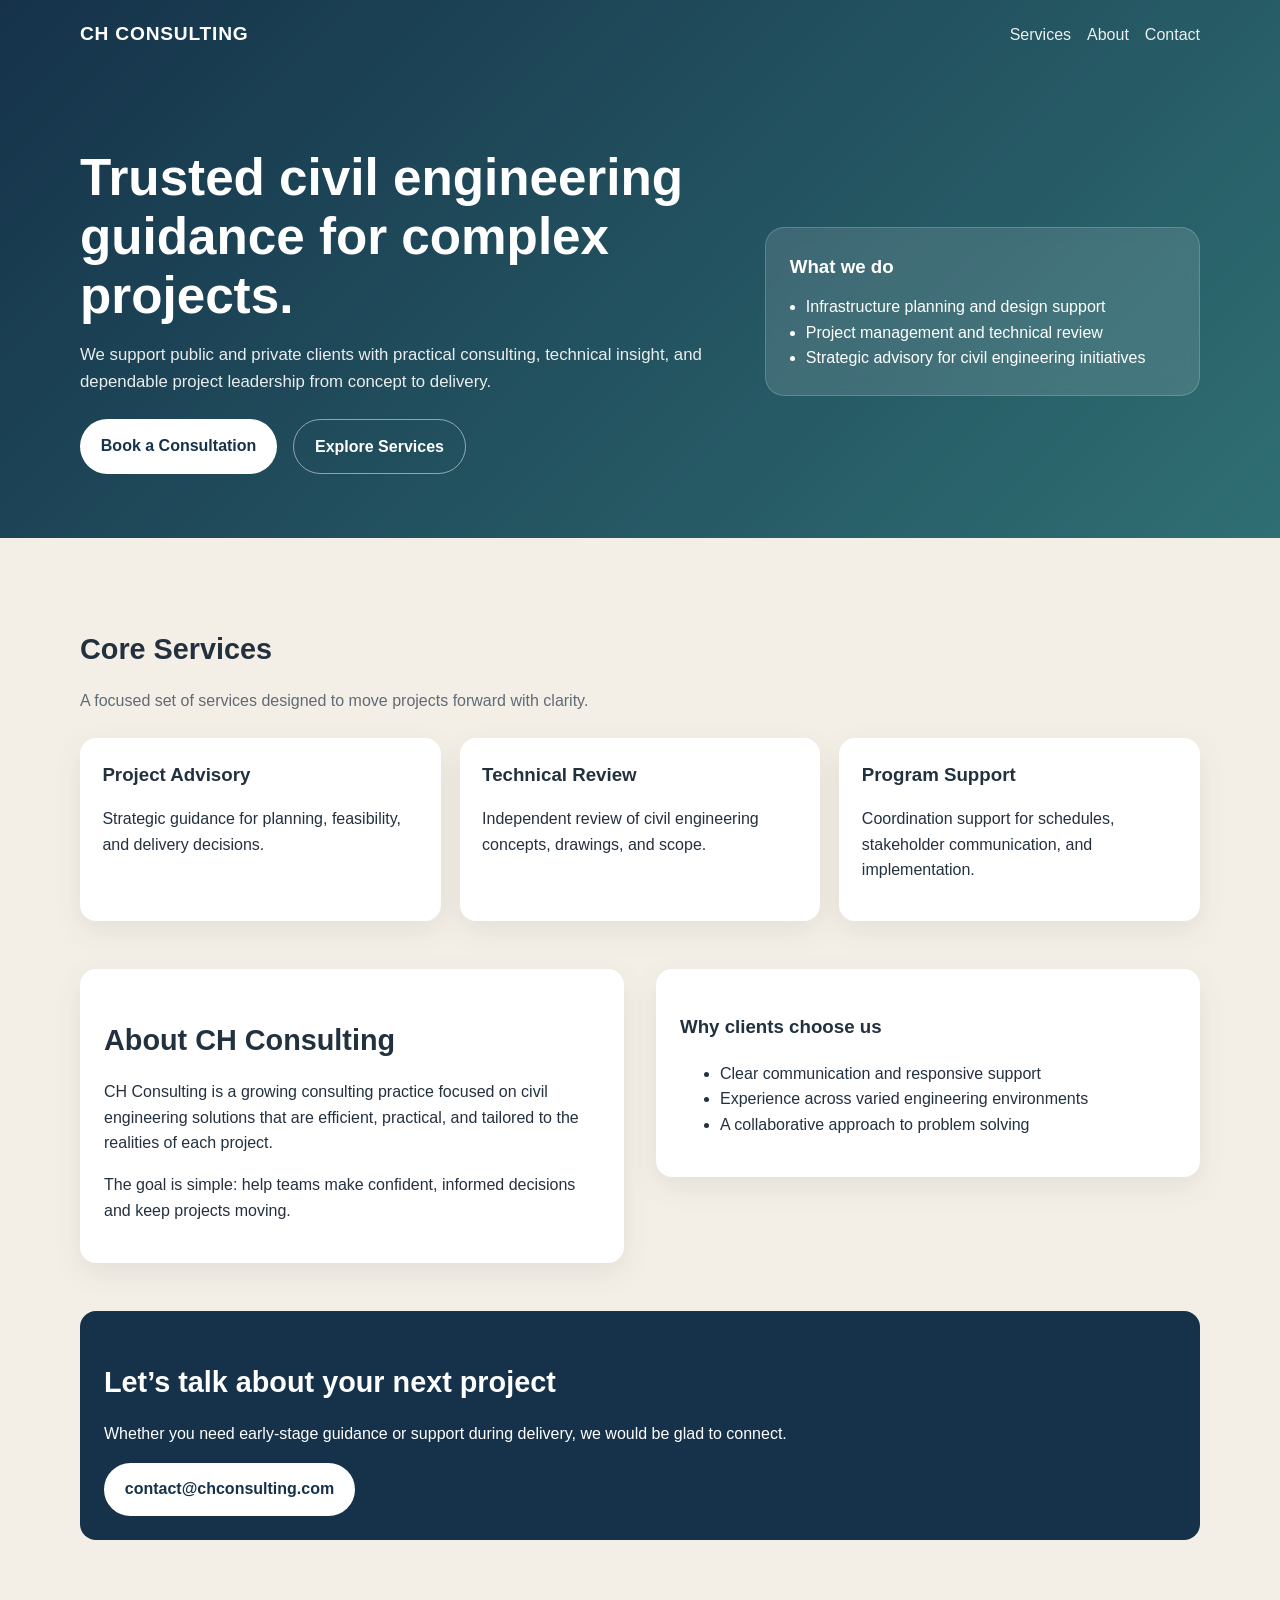
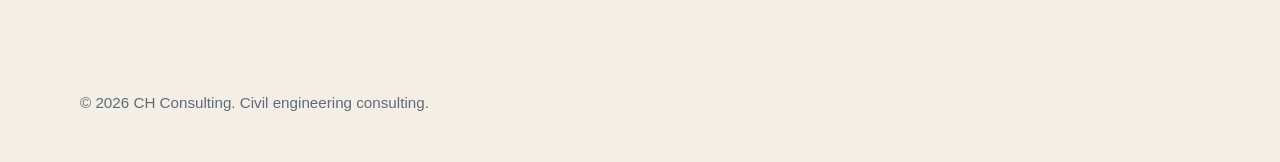
==== index.html @ 07d7b4f5 "Initial site structure" ====
<!DOCTYPE html>
<html lang="en">
  <head>
    <meta charset="UTF-8" />
    <meta name="viewport" content="width=device-width, initial-scale=1.0" />
    <title>CH Consulting | Civil Engineering Advisory</title>
    <meta
      name="description"
      content="Civil engineering consulting services for infrastructure, planning, and project delivery."
    />
    <style>
      :root {
        --navy: #15324a;
        --teal: #2f6f73;
        --sand: #f4efe6;
        --text: #23313f;
        --muted: #5f6b76;
        --white: #ffffff;
      }

      * {
        box-sizing: border-box;
      }

      body {
        margin: 0;
        font-family: "Inter", "Segoe UI", Arial, sans-serif;
        color: var(--text);
        background: var(--sand);
        line-height: 1.6;
      }

      a {
        color: inherit;
        text-decoration: none;
      }

      header {
        background: linear-gradient(135deg, var(--navy), var(--teal));
        color: var(--white);
      }

      .container {
        width: min(1120px, calc(100% - 2rem));
        margin: 0 auto;
      }

      nav {
        display: flex;
        justify-content: space-between;
        align-items: center;
        padding: 1.2rem 0;
      }

      .brand {
        font-size: 1.2rem;
        font-weight: 700;
        letter-spacing: 0.04em;
        text-transform: uppercase;
      }

      .nav-links {
        display: flex;
        gap: 1rem;
        color: rgba(255,255,255,0.9);
      }

      .hero {
        padding: 5rem 0 4rem;
        display: grid;
        grid-template-columns: 1.2fr 0.8fr;
        gap: 2rem;
        align-items: center;
      }

      .hero h1 {
        font-size: clamp(2rem, 4vw, 3.2rem);
        margin: 0 0 1rem;
        line-height: 1.15;
      }

      .hero p {
        font-size: 1.05rem;
        color: rgba(255,255,255,0.9);
        margin: 0 0 1.5rem;
        max-width: 700px;
      }

      .hero-actions {
        display: flex;
        gap: 1rem;
        flex-wrap: wrap;
      }

      .btn {
        display: inline-block;
        padding: 0.85rem 1.3rem;
        border-radius: 999px;
        font-weight: 600;
      }

      .btn-primary {
        background: var(--white);
        color: var(--navy);
      }

      .btn-secondary {
        border: 1px solid rgba(255,255,255,0.5);
        color: var(--white);
      }

      .hero-card {
        background: rgba(255,255,255,0.12);
        border: 1px solid rgba(255,255,255,0.18);
        padding: 1.5rem;
        border-radius: 1.2rem;
        backdrop-filter: blur(8px);
      }

      .hero-card h3 {
        margin-top: 0;
        margin-bottom: 0.75rem;
      }

      .hero-card ul {
        padding-left: 1rem;
        margin: 0;
      }

      main {
        padding: 4rem 0;
      }

      section {
        margin-bottom: 3rem;
      }

      .section-title {
        font-size: 1.8rem;
        margin-bottom: 0.5rem;
      }

      .section-subtitle {
        color: var(--muted);
        margin-bottom: 1.5rem;
      }

      .cards {
        display: grid;
        grid-template-columns: repeat(3, 1fr);
        gap: 1.2rem;
      }

      .card {
        background: var(--white);
        border-radius: 1rem;
        padding: 1.4rem;
        box-shadow: 0 10px 30px rgba(21, 50, 74, 0.08);
      }

      .card h3 {
        margin-top: 0;
        margin-bottom: 0.5rem;
      }

      .about {
        display: grid;
        grid-template-columns: 1fr 1fr;
        gap: 2rem;
        align-items: start;
      }

      .about-block {
        background: var(--white);
        padding: 1.5rem;
        border-radius: 1rem;
        box-shadow: 0 10px 30px rgba(21, 50, 74, 0.08);
      }

      .contact-box {
        background: var(--navy);
        color: var(--white);
        padding: 1.5rem;
        border-radius: 1rem;
      }

      footer {
        padding: 1.5rem 0 2rem;
        color: var(--muted);
        font-size: 0.95rem;
      }

      @media (max-width: 800px) {
        .hero,
        .about,
        .cards {
          grid-template-columns: 1fr;
        }

        .hero {
          padding-top: 3rem;
        }
      }
    </style>
  </head>
  <body>
    <header>
      <div class="container">
        <nav>
          <a class="brand" href="#">CH Consulting</a>
          <div class="nav-links">
            <a href="#services">Services</a>
            <a href="#about">About</a>
            <a href="#contact">Contact</a>
          </div>
        </nav>

        <div class="hero">
          <div>
            <h1>Trusted civil engineering guidance for complex projects.</h1>
            <p>
              We support public and private clients with practical consulting,
              technical insight, and dependable project leadership from concept to delivery.
            </p>
            <div class="hero-actions">
              <a class="btn btn-primary" href="#contact">Book a Consultation</a>
              <a class="btn btn-secondary" href="#services">Explore Services</a>
            </div>
          </div>

          <div class="hero-card">
            <h3>What we do</h3>
            <ul>
              <li>Infrastructure planning and design support</li>
              <li>Project management and technical review</li>
              <li>Strategic advisory for civil engineering initiatives</li>
            </ul>
          </div>
        </div>
      </div>
    </header>

    <main>
      <div class="container">
        <section id="services">
          <h2 class="section-title">Core Services</h2>
          <p class="section-subtitle">A focused set of services designed to move projects forward with clarity.</p>
          <div class="cards">
            <article class="card">
              <h3>Project Advisory</h3>
              <p>Strategic guidance for planning, feasibility, and delivery decisions.</p>
            </article>
            <article class="card">
              <h3>Technical Review</h3>
              <p>Independent review of civil engineering concepts, drawings, and scope.</p>
            </article>
            <article class="card">
              <h3>Program Support</h3>
              <p>Coordination support for schedules, stakeholder communication, and implementation.</p>
            </article>
          </div>
        </section>

        <section id="about" class="about">
          <div class="about-block">
            <h2 class="section-title">About CH Consulting</h2>
            <p>
              CH Consulting is a growing consulting practice focused on civil engineering
              solutions that are efficient, practical, and tailored to the realities of each project.
            </p>
            <p>
              The goal is simple: help teams make confident, informed decisions and keep projects moving.
            </p>
          </div>
          <div class="about-block">
            <h3>Why clients choose us</h3>
            <ul>
              <li>Clear communication and responsive support</li>
              <li>Experience across varied engineering environments</li>
              <li>A collaborative approach to problem solving</li>
            </ul>
          </div>
        </section>

        <section id="contact">
          <div class="contact-box">
            <h2 class="section-title">Let’s talk about your next project</h2>
            <p>Whether you need early-stage guidance or support during delivery, we would be glad to connect.</p>
            <a class="btn btn-primary" href="mailto:contact@chconsulting.com">contact@chconsulting.com</a>
          </div>
        </section>
      </div>
    </main>

    <footer>
      <div class="container">
        <p>© 2026 CH Consulting. Civil engineering consulting.</p>
      </div>
    </footer>
  </body>
</html>
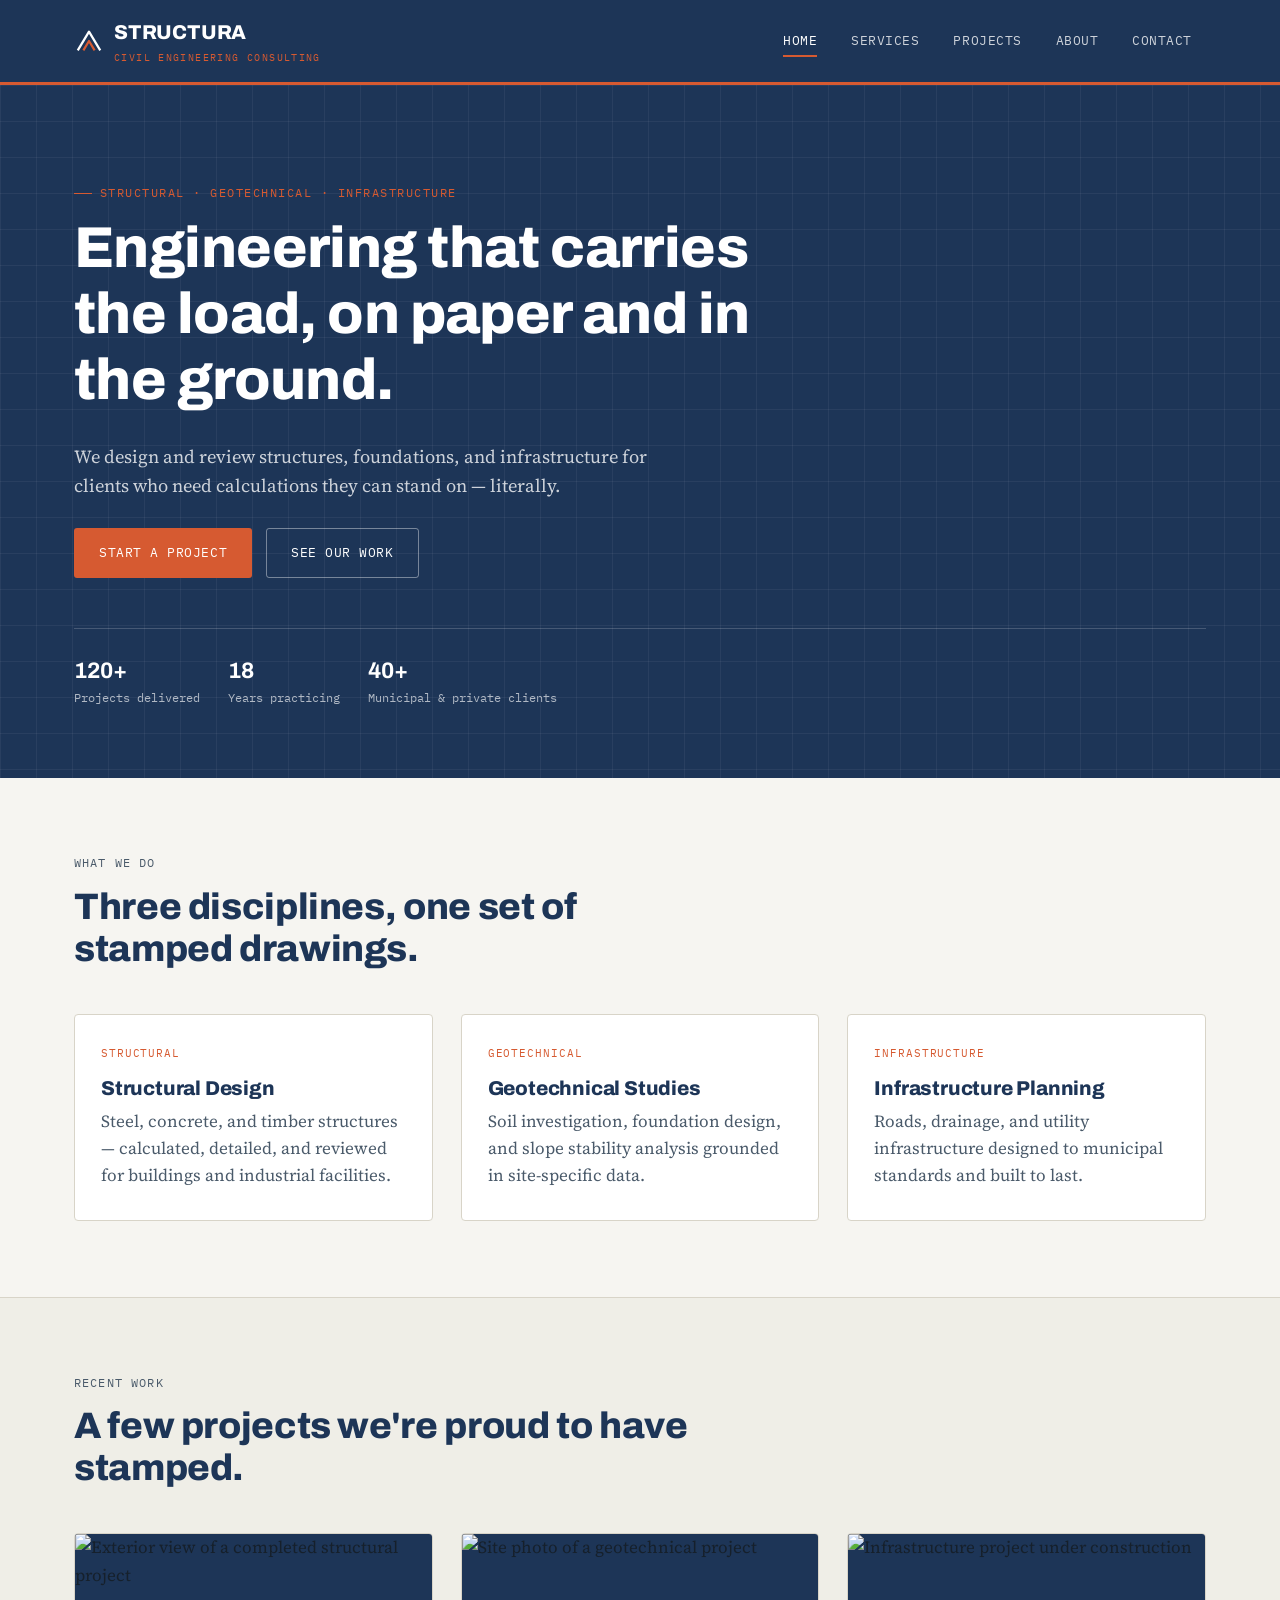
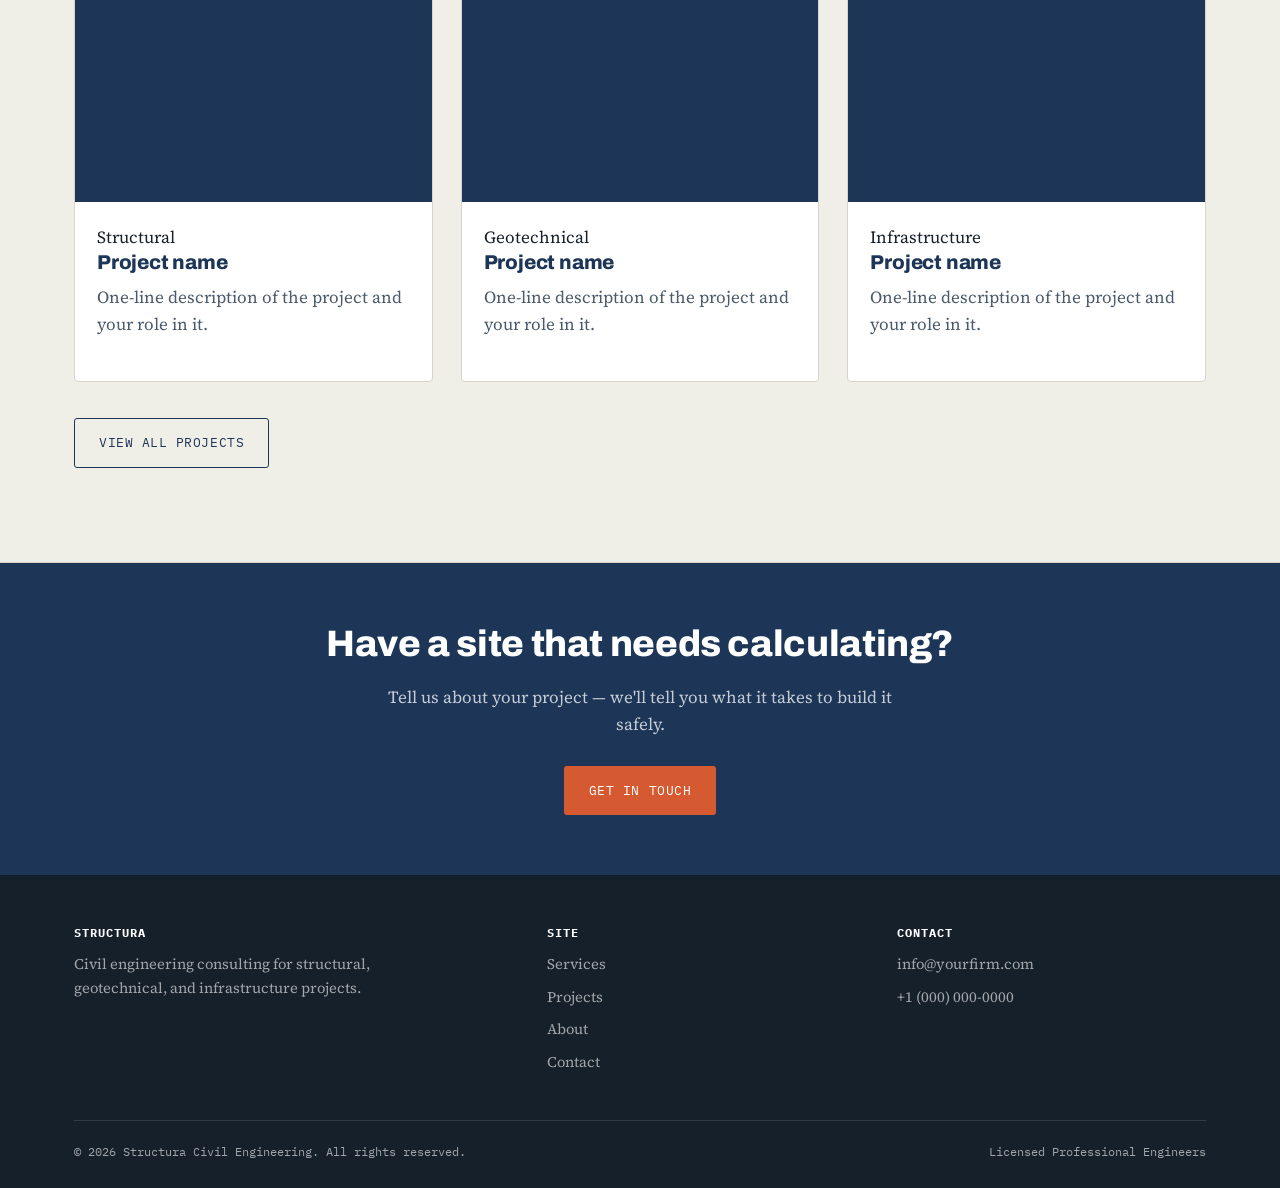
==== commit 2be2542f: "Initial site skeleton: 5 pages, shared styles and nav" ====
--- a/index.html
+++ b/index.html
@@ -1,301 +1,168 @@
 <!DOCTYPE html>
 <html lang="en">
-  <head>
-    <meta charset="UTF-8" />
-    <meta name="viewport" content="width=device-width, initial-scale=1.0" />
-    <title>CH Consulting | Civil Engineering Advisory</title>
-    <meta
-      name="description"
-      content="Civil engineering consulting services for infrastructure, planning, and project delivery."
-    />
-    <style>
-      :root {
-        --navy: #15324a;
-        --teal: #2f6f73;
-        --sand: #f4efe6;
-        --text: #23313f;
-        --muted: #5f6b76;
-        --white: #ffffff;
-      }
+<head>
+  <meta charset="UTF-8">
+  <meta name="viewport" content="width=device-width, initial-scale=1.0">
+  <title>Structura Civil Engineering — Consulting &amp; Design</title>
+  <meta name="description" content="Structura is a civil engineering consulting group specializing in structural, geotechnical, and infrastructure design.">
+  <link rel="preconnect" href="https://fonts.googleapis.com">
+  <link href="https://fonts.googleapis.com/css2?family=Archivo:wght@500;700;800&family=Source+Serif+4:opsz,wght@8..60,400;8..60,600&family=IBM+Plex+Mono:wght@400;500&display=swap" rel="stylesheet">
+  <link rel="stylesheet" href="css/style.css">
+</head>
+<body>
 
-      * {
-        box-sizing: border-box;
-      }
+  <!-- ===================== HEADER ===================== -->
+  <header class="site-header">
+    <div class="nav-row">
+      <a href="index.html" class="brand">
+        <svg class="brand-mark" viewBox="0 0 32 32" fill="none" xmlns="http://www.w3.org/2000/svg">
+          <path d="M4 26L16 6L28 26" stroke="#ffffff" stroke-width="2.4" stroke-linejoin="round"/>
+          <path d="M10 26L16 16L22 26" stroke="#d65a31" stroke-width="2.4" stroke-linejoin="round"/>
+        </svg>
+        <span>STRUCTURA<small>CIVIL ENGINEERING CONSULTING</small></span>
+      </a>
+      <button class="nav-toggle" aria-label="Toggle navigation" aria-expanded="false">
+        <span></span><span></span><span></span>
+      </button>
+      <ul class="nav-links">
+        <li><a href="index.html">Home</a></li>
+        <li><a href="services.html">Services</a></li>
+        <li><a href="projects.html">Projects</a></li>
+        <li><a href="about.html">About</a></li>
+        <li><a href="contact.html">Contact</a></li>
+      </ul>
+    </div>
+  </header>
 
-      body {
-        margin: 0;
-        font-family: "Inter", "Segoe UI", Arial, sans-serif;
-        color: var(--text);
-        background: var(--sand);
-        line-height: 1.6;
-      }
+  <!-- ===================== HERO ===================== -->
+  <section class="hero">
+    <div class="wrap">
+      <p class="eyebrow">Structural · Geotechnical · Infrastructure</p>
+      <h1>Engineering that carries the load, on paper and in the ground.</h1>
+      <p class="lede">We design and review structures, foundations, and infrastructure for clients who need calculations they can stand on — literally.</p>
+      <div class="hero-actions">
+        <a href="contact.html" class="btn btn-primary">Start a project</a>
+        <a href="projects.html" class="btn btn-ghost">See our work</a>
+      </div>
+      <div class="hero-meta">
+        <div><strong>120+</strong>Projects delivered</div>
+        <div><strong>18</strong>Years practicing</div>
+        <div><strong>40+</strong>Municipal &amp; private clients</div>
+      </div>
+    </div>
+  </section>
 
-      a {
-        color: inherit;
-        text-decoration: none;
-      }
+  <!-- ===================== SERVICES SUMMARY ===================== -->
+  <section class="section">
+    <div class="wrap">
+      <div class="section-head">
+        <p class="section-label">What we do</p>
+        <h2>Three disciplines, one set of stamped drawings.</h2>
+      </div>
+      <div class="grid grid-3">
+        <div class="card">
+          <span class="tag">Structural</span>
+          <h3>Structural Design</h3>
+          <p>Steel, concrete, and timber structures — calculated, detailed, and reviewed for buildings and industrial facilities.</p>
+        </div>
+        <div class="card">
+          <span class="tag">Geotechnical</span>
+          <h3>Geotechnical Studies</h3>
+          <p>Soil investigation, foundation design, and slope stability analysis grounded in site-specific data.</p>
+        </div>
+        <div class="card">
+          <span class="tag">Infrastructure</span>
+          <h3>Infrastructure Planning</h3>
+          <p>Roads, drainage, and utility infrastructure designed to municipal standards and built to last.</p>
+        </div>
+      </div>
+    </div>
+  </section>
 
-      header {
-        background: linear-gradient(135deg, var(--navy), var(--teal));
-        color: var(--white);
-      }
-
-      .container {
-        width: min(1120px, calc(100% - 2rem));
-        margin: 0 auto;
-      }
-
-      nav {
-        display: flex;
-        justify-content: space-between;
-        align-items: center;
-        padding: 1.2rem 0;
-      }
-
-      .brand {
-        font-size: 1.2rem;
-        font-weight: 700;
-        letter-spacing: 0.04em;
-        text-transform: uppercase;
-      }
-
-      .nav-links {
-        display: flex;
-        gap: 1rem;
-        color: rgba(255,255,255,0.9);
-      }
-
-      .hero {
-        padding: 5rem 0 4rem;
-        display: grid;
-        grid-template-columns: 1.2fr 0.8fr;
-        gap: 2rem;
-        align-items: center;
-      }
-
-      .hero h1 {
-        font-size: clamp(2rem, 4vw, 3.2rem);
-        margin: 0 0 1rem;
-        line-height: 1.15;
-      }
-
-      .hero p {
-        font-size: 1.05rem;
-        color: rgba(255,255,255,0.9);
-        margin: 0 0 1.5rem;
-        max-width: 700px;
-      }
-
-      .hero-actions {
-        display: flex;
-        gap: 1rem;
-        flex-wrap: wrap;
-      }
-
-      .btn {
-        display: inline-block;
-        padding: 0.85rem 1.3rem;
-        border-radius: 999px;
-        font-weight: 600;
-      }
-
-      .btn-primary {
-        background: var(--white);
-        color: var(--navy);
-      }
-
-      .btn-secondary {
-        border: 1px solid rgba(255,255,255,0.5);
-        color: var(--white);
-      }
-
-      .hero-card {
-        background: rgba(255,255,255,0.12);
-        border: 1px solid rgba(255,255,255,0.18);
-        padding: 1.5rem;
-        border-radius: 1.2rem;
-        backdrop-filter: blur(8px);
-      }
-
-      .hero-card h3 {
-        margin-top: 0;
-        margin-bottom: 0.75rem;
-      }
-
-      .hero-card ul {
-        padding-left: 1rem;
-        margin: 0;
-      }
-
-      main {
-        padding: 4rem 0;
-      }
-
-      section {
-        margin-bottom: 3rem;
-      }
-
-      .section-title {
-        font-size: 1.8rem;
-        margin-bottom: 0.5rem;
-      }
-
-      .section-subtitle {
-        color: var(--muted);
-        margin-bottom: 1.5rem;
-      }
-
-      .cards {
-        display: grid;
-        grid-template-columns: repeat(3, 1fr);
-        gap: 1.2rem;
-      }
-
-      .card {
-        background: var(--white);
-        border-radius: 1rem;
-        padding: 1.4rem;
-        box-shadow: 0 10px 30px rgba(21, 50, 74, 0.08);
-      }
-
-      .card h3 {
-        margin-top: 0;
-        margin-bottom: 0.5rem;
-      }
-
-      .about {
-        display: grid;
-        grid-template-columns: 1fr 1fr;
-        gap: 2rem;
-        align-items: start;
-      }
-
-      .about-block {
-        background: var(--white);
-        padding: 1.5rem;
-        border-radius: 1rem;
-        box-shadow: 0 10px 30px rgba(21, 50, 74, 0.08);
-      }
-
-      .contact-box {
-        background: var(--navy);
-        color: var(--white);
-        padding: 1.5rem;
-        border-radius: 1rem;
-      }
-
-      footer {
-        padding: 1.5rem 0 2rem;
-        color: var(--muted);
-        font-size: 0.95rem;
-      }
-
-      @media (max-width: 800px) {
-        .hero,
-        .about,
-        .cards {
-          grid-template-columns: 1fr;
-        }
-
-        .hero {
-          padding-top: 3rem;
-        }
-      }
-    </style>
-  </head>
-  <body>
-    <header>
-      <div class="container">
-        <nav>
-          <a class="brand" href="#">CH Consulting</a>
-          <div class="nav-links">
-            <a href="#services">Services</a>
-            <a href="#about">About</a>
-            <a href="#contact">Contact</a>
+  <!-- ===================== FEATURED PROJECTS ===================== -->
+  <section class="section section-alt">
+    <div class="wrap">
+      <div class="section-head">
+        <p class="section-label">Recent work</p>
+        <h2>A few projects we're proud to have stamped.</h2>
+      </div>
+      <div class="grid grid-3">
+        <div class="project-card">
+          <div class="project-thumb">
+            <img src="images/project1.jpg" alt="Exterior view of a completed structural project">
           </div>
-        </nav>
-
-        <div class="hero">
-          <div>
-            <h1>Trusted civil engineering guidance for complex projects.</h1>
-            <p>
-              We support public and private clients with practical consulting,
-              technical insight, and dependable project leadership from concept to delivery.
-            </p>
-            <div class="hero-actions">
-              <a class="btn btn-primary" href="#contact">Book a Consultation</a>
-              <a class="btn btn-secondary" href="#services">Explore Services</a>
-            </div>
+          <div class="project-meta">
+            <span class="tag">Structural</span>
+            <h3>Project name</h3>
+            <p>One-line description of the project and your role in it.</p>
           </div>
-
-          <div class="hero-card">
-            <h3>What we do</h3>
-            <ul>
-              <li>Infrastructure planning and design support</li>
-              <li>Project management and technical review</li>
-              <li>Strategic advisory for civil engineering initiatives</li>
-            </ul>
+        </div>
+        <div class="project-card">
+          <div class="project-thumb">
+            <img src="images/project2.jpg" alt="Site photo of a geotechnical project">
+          </div>
+          <div class="project-meta">
+            <span class="tag">Geotechnical</span>
+            <h3>Project name</h3>
+            <p>One-line description of the project and your role in it.</p>
+          </div>
+        </div>
+        <div class="project-card">
+          <div class="project-thumb">
+            <img src="images/project3.jpg" alt="Infrastructure project under construction">
+          </div>
+          <div class="project-meta">
+            <span class="tag">Infrastructure</span>
+            <h3>Project name</h3>
+            <p>One-line description of the project and your role in it.</p>
           </div>
         </div>
       </div>
-    </header>
+      <p class="mt-0" style="margin-top:36px;"><a href="projects.html" class="btn btn-outline">View all projects</a></p>
+    </div>
+  </section>
 
-    <main>
-      <div class="container">
-        <section id="services">
-          <h2 class="section-title">Core Services</h2>
-          <p class="section-subtitle">A focused set of services designed to move projects forward with clarity.</p>
-          <div class="cards">
-            <article class="card">
-              <h3>Project Advisory</h3>
-              <p>Strategic guidance for planning, feasibility, and delivery decisions.</p>
-            </article>
-            <article class="card">
-              <h3>Technical Review</h3>
-              <p>Independent review of civil engineering concepts, drawings, and scope.</p>
-            </article>
-            <article class="card">
-              <h3>Program Support</h3>
-              <p>Coordination support for schedules, stakeholder communication, and implementation.</p>
-            </article>
-          </div>
-        </section>
+  <!-- ===================== CTA ===================== -->
+  <section class="cta-band">
+    <div class="wrap">
+      <h2>Have a site that needs calculating?</h2>
+      <p>Tell us about your project — we'll tell you what it takes to build it safely.</p>
+      <a href="contact.html" class="btn btn-primary">Get in touch</a>
+    </div>
+  </section>
 
-        <section id="about" class="about">
-          <div class="about-block">
-            <h2 class="section-title">About CH Consulting</h2>
-            <p>
-              CH Consulting is a growing consulting practice focused on civil engineering
-              solutions that are efficient, practical, and tailored to the realities of each project.
-            </p>
-            <p>
-              The goal is simple: help teams make confident, informed decisions and keep projects moving.
-            </p>
-          </div>
-          <div class="about-block">
-            <h3>Why clients choose us</h3>
-            <ul>
-              <li>Clear communication and responsive support</li>
-              <li>Experience across varied engineering environments</li>
-              <li>A collaborative approach to problem solving</li>
-            </ul>
-          </div>
-        </section>
+  <!-- ===================== FOOTER ===================== -->
+  <footer class="site-footer">
+    <div class="wrap">
+      <div class="footer-grid">
+        <div>
+          <h4>Structura</h4>
+          <p style="color:rgba(255,255,255,0.6); max-width:320px;">Civil engineering consulting for structural, geotechnical, and infrastructure projects.</p>
+        </div>
+        <div>
+          <h4>Site</h4>
+          <ul>
+            <li><a href="services.html">Services</a></li>
+            <li><a href="projects.html">Projects</a></li>
+            <li><a href="about.html">About</a></li>
+            <li><a href="contact.html">Contact</a></li>
+          </ul>
+        </div>
+        <div>
+          <h4>Contact</h4>
+          <ul>
+            <li><a href="mailto:info@yourfirm.com">info@yourfirm.com</a></li>
+            <li><a href="tel:+10000000000">+1 (000) 000-0000</a></li>
+          </ul>
+        </div>
+      </div>
+      <div class="footer-bottom">
+        <span>© <span id="year"></span> Structura Civil Engineering. All rights reserved.</span>
+        <span>Licensed Professional Engineers</span>
+      </div>
+    </div>
+  </footer>
 
-        <section id="contact">
-          <div class="contact-box">
-            <h2 class="section-title">Let’s talk about your next project</h2>
-            <p>Whether you need early-stage guidance or support during delivery, we would be glad to connect.</p>
-            <a class="btn btn-primary" href="mailto:contact@chconsulting.com">contact@chconsulting.com</a>
-          </div>
-        </section>
-      </div>
-    </main>
-
-    <footer>
-      <div class="container">
-        <p>© 2026 CH Consulting. Civil engineering consulting.</p>
-      </div>
-    </footer>
-  </body>
-</html>
+  <script src="js/script.js"></script>
+</body>
+</html>
--- a/css/style.css
+++ b/css/style.css
@@ -0,0 +1,628 @@
+/* =====================================================
+   STRUCTURA — Civil Engineering Consulting
+   Design tokens
+   ===================================================== */
+:root {
+  /* Color */
+  --ink:        #16202b;   /* near-black blueprint navy, primary text */
+  --blueprint:  #1d3557;   /* deep structural blue, headers/nav */
+  --steel:      #4a5a6a;   /* secondary text, muted */
+  --paper:      #f6f5f1;   /* page background, drafting paper */
+  --line:       #d8d4c8;   /* hairline rules, borders */
+  --safety:     #d65a31;   /* safety-orange accent, CTAs/highlights */
+  --safety-dim: #b8481f;
+
+  /* Type */
+  --font-display: 'Archivo', 'Helvetica Neue', Arial, sans-serif;
+  --font-body: 'Source Serif 4', Georgia, serif;
+  --font-mono: 'IBM Plex Mono', 'Courier New', monospace;
+
+  /* Layout */
+  --max-width: 1180px;
+  --gutter: 24px;
+}
+
+* { box-sizing: border-box; }
+
+html { scroll-behavior: smooth; }
+
+body {
+  margin: 0;
+  background: var(--paper);
+  color: var(--ink);
+  font-family: var(--font-body);
+  font-size: 17px;
+  line-height: 1.6;
+  -webkit-font-smoothing: antialiased;
+}
+
+img { max-width: 100%; display: block; }
+
+a { color: inherit; }
+
+:focus-visible {
+  outline: 2px solid var(--safety);
+  outline-offset: 3px;
+}
+
+@media (prefers-reduced-motion: reduce) {
+  *, *::before, *::after {
+    animation-duration: 0.01ms !important;
+    transition-duration: 0.01ms !important;
+    scroll-behavior: auto !important;
+  }
+}
+
+.wrap {
+  max-width: var(--max-width);
+  margin: 0 auto;
+  padding: 0 var(--gutter);
+}
+
+/* =====================================================
+   Typography helpers
+   ===================================================== */
+h1, h2, h3, h4 {
+  font-family: var(--font-display);
+  color: var(--blueprint);
+  line-height: 1.15;
+  margin: 0 0 0.5em;
+  font-weight: 800;
+  letter-spacing: -0.01em;
+}
+
+h1 { font-size: clamp(2.2rem, 5vw, 3.6rem); }
+h2 { font-size: clamp(1.6rem, 3vw, 2.3rem); }
+h3 { font-size: 1.25rem; }
+
+p { margin: 0 0 1.1em; color: var(--steel); }
+
+.eyebrow {
+  font-family: var(--font-mono);
+  font-size: 0.78rem;
+  letter-spacing: 0.12em;
+  text-transform: uppercase;
+  color: var(--safety);
+  display: inline-flex;
+  align-items: center;
+  gap: 8px;
+  margin-bottom: 0.9em;
+}
+.eyebrow::before {
+  content: '';
+  width: 18px;
+  height: 1px;
+  background: var(--safety);
+  display: inline-block;
+}
+
+.section-label {
+  font-family: var(--font-mono);
+  font-size: 0.72rem;
+  letter-spacing: 0.1em;
+  text-transform: uppercase;
+  color: var(--steel);
+}
+
+/* =====================================================
+   Header / Nav
+   ===================================================== */
+.site-header {
+  background: var(--blueprint);
+  border-bottom: 3px solid var(--safety);
+  position: sticky;
+  top: 0;
+  z-index: 50;
+}
+
+.nav-row {
+  display: flex;
+  align-items: center;
+  justify-content: space-between;
+  padding: 16px var(--gutter);
+  max-width: var(--max-width);
+  margin: 0 auto;
+}
+
+.brand {
+  display: flex;
+  align-items: center;
+  gap: 10px;
+  text-decoration: none;
+  color: #fff;
+  font-family: var(--font-display);
+  font-weight: 800;
+  font-size: 1.25rem;
+  letter-spacing: -0.01em;
+}
+
+.brand-mark {
+  width: 30px;
+  height: 30px;
+  flex-shrink: 0;
+}
+
+.brand small {
+  display: block;
+  font-family: var(--font-mono);
+  font-weight: 400;
+  font-size: 0.62rem;
+  letter-spacing: 0.14em;
+  color: var(--safety);
+  margin-top: 2px;
+}
+
+.nav-links {
+  display: flex;
+  gap: 6px;
+  list-style: none;
+  margin: 0;
+  padding: 0;
+}
+
+.nav-links a {
+  display: block;
+  text-decoration: none;
+  color: rgba(255,255,255,0.78);
+  font-family: var(--font-mono);
+  font-size: 0.82rem;
+  letter-spacing: 0.04em;
+  text-transform: uppercase;
+  padding: 10px 14px;
+  border-radius: 3px;
+  transition: color 0.15s ease, background 0.15s ease;
+}
+
+.nav-links a:hover { color: #fff; background: rgba(255,255,255,0.08); }
+
+.nav-links a.active {
+  color: #fff;
+  position: relative;
+}
+.nav-links a.active::after {
+  content: '';
+  position: absolute;
+  left: 14px;
+  right: 14px;
+  bottom: 4px;
+  height: 2px;
+  background: var(--safety);
+}
+
+.nav-toggle {
+  display: none;
+  background: none;
+  border: 1px solid rgba(255,255,255,0.3);
+  border-radius: 4px;
+  width: 40px;
+  height: 36px;
+  position: relative;
+  cursor: pointer;
+}
+.nav-toggle span {
+  position: absolute;
+  left: 9px;
+  right: 9px;
+  height: 2px;
+  background: #fff;
+  transition: transform 0.2s ease, opacity 0.2s ease;
+}
+.nav-toggle span:nth-child(1) { top: 12px; }
+.nav-toggle span:nth-child(2) { top: 17px; }
+.nav-toggle span:nth-child(3) { top: 22px; }
+.nav-toggle.open span:nth-child(1) { transform: translateY(5px) rotate(45deg); }
+.nav-toggle.open span:nth-child(2) { opacity: 0; }
+.nav-toggle.open span:nth-child(3) { transform: translateY(-5px) rotate(-45deg); }
+
+@media (max-width: 760px) {
+  .nav-toggle { display: block; }
+  .nav-links {
+    position: absolute;
+    top: 100%;
+    left: 0;
+    right: 0;
+    background: var(--blueprint);
+    flex-direction: column;
+    gap: 0;
+    padding: 8px var(--gutter) 16px;
+    max-height: 0;
+    overflow: hidden;
+    transition: max-height 0.25s ease;
+  }
+  .nav-links.open { max-height: 400px; }
+  .nav-links a { padding: 12px 6px; }
+}
+
+/* =====================================================
+   Buttons
+   ===================================================== */
+.btn {
+  display: inline-flex;
+  align-items: center;
+  gap: 8px;
+  font-family: var(--font-mono);
+  font-size: 0.84rem;
+  letter-spacing: 0.04em;
+  text-transform: uppercase;
+  text-decoration: none;
+  padding: 13px 24px;
+  border-radius: 3px;
+  border: 1.5px solid transparent;
+  cursor: pointer;
+  transition: transform 0.15s ease, background 0.15s ease, color 0.15s ease, border-color .15s ease;
+}
+
+.btn-primary {
+  background: var(--safety);
+  color: #fff;
+}
+.btn-primary:hover { background: var(--safety-dim); transform: translateY(-1px); }
+
+.btn-ghost {
+  border-color: rgba(255,255,255,0.4);
+  color: #fff;
+}
+.btn-ghost:hover { border-color: #fff; background: rgba(255,255,255,0.08); }
+
+.btn-outline {
+  border-color: var(--blueprint);
+  color: var(--blueprint);
+}
+.btn-outline:hover { background: var(--blueprint); color: #fff; }
+
+/* =====================================================
+   Hero (per page)
+   ===================================================== */
+.hero {
+  background: var(--blueprint);
+  color: #fff;
+  position: relative;
+  overflow: hidden;
+  padding: 90px 0 70px;
+}
+
+.hero::before {
+  /* faint grid, like graph paper / blueprint */
+  content: '';
+  position: absolute;
+  inset: 0;
+  background-image:
+    linear-gradient(rgba(255,255,255,0.05) 1px, transparent 1px),
+    linear-gradient(90deg, rgba(255,255,255,0.05) 1px, transparent 1px);
+  background-size: 36px 36px;
+  pointer-events: none;
+}
+
+.hero .wrap { position: relative; z-index: 1; }
+
+.hero h1 { color: #fff; max-width: 760px; }
+
+.hero p.lede {
+  color: rgba(255,255,255,0.78);
+  font-size: 1.15rem;
+  max-width: 600px;
+}
+
+.hero-actions {
+  display: flex;
+  gap: 14px;
+  margin-top: 1.6em;
+  flex-wrap: wrap;
+}
+
+.hero-meta {
+  display: flex;
+  gap: 28px;
+  flex-wrap: wrap;
+  margin-top: 50px;
+  padding-top: 24px;
+  border-top: 1px solid rgba(255,255,255,0.18);
+  font-family: var(--font-mono);
+  font-size: 0.78rem;
+  color: rgba(255,255,255,0.65);
+}
+.hero-meta strong { color: #fff; display: block; font-size: 1.4rem; font-family: var(--font-display); }
+
+/* page-level hero variant, smaller, for non-home pages */
+.hero.compact { padding: 56px 0 44px; }
+.hero.compact h1 { font-size: clamp(1.8rem, 4vw, 2.6rem); }
+
+/* =====================================================
+   Sections
+   ===================================================== */
+.section {
+  padding: 76px 0;
+  border-bottom: 1px solid var(--line);
+}
+.section:last-of-type { border-bottom: none; }
+.section-alt { background: #efeee7; }
+
+.section-head {
+  max-width: 640px;
+  margin-bottom: 44px;
+}
+
+/* =====================================================
+   Cards / Grids
+   ===================================================== */
+.grid {
+  display: grid;
+  gap: 28px;
+}
+.grid-3 { grid-template-columns: repeat(3, 1fr); }
+.grid-2 { grid-template-columns: repeat(2, 1fr); }
+
+@media (max-width: 880px) {
+  .grid-3 { grid-template-columns: 1fr 1fr; }
+}
+@media (max-width: 620px) {
+  .grid-3, .grid-2 { grid-template-columns: 1fr; }
+}
+
+.card {
+  background: #fff;
+  border: 1px solid var(--line);
+  border-radius: 4px;
+  padding: 30px 26px;
+  position: relative;
+}
+
+.card .tag {
+  font-family: var(--font-mono);
+  font-size: 0.7rem;
+  letter-spacing: 0.08em;
+  text-transform: uppercase;
+  color: var(--safety);
+  display: block;
+  margin-bottom: 14px;
+}
+
+.card h3 { margin-bottom: 0.4em; }
+.card p:last-child { margin-bottom: 0; }
+
+/* numbered service blocks: order is meaningful (typical project sequence) */
+.process-step {
+  display: flex;
+  gap: 22px;
+  padding: 26px 0;
+  border-top: 1px solid var(--line);
+}
+.process-step:first-child { border-top: none; }
+
+.process-num {
+  font-family: var(--font-mono);
+  font-size: 0.95rem;
+  color: var(--safety);
+  flex-shrink: 0;
+  width: 46px;
+  padding-top: 2px;
+}
+
+/* =====================================================
+   Project cards (portfolio)
+   ===================================================== */
+.project-card {
+  border: 1px solid var(--line);
+  border-radius: 4px;
+  overflow: hidden;
+  background: #fff;
+  display: flex;
+  flex-direction: column;
+}
+
+.project-thumb {
+  aspect-ratio: 4/3;
+  background: var(--blueprint);
+  position: relative;
+  overflow: hidden;
+}
+.project-thumb img { width: 100%; height: 100%; object-fit: cover; }
+
+.project-meta {
+  padding: 22px 22px 24px;
+  flex: 1;
+  display: flex;
+  flex-direction: column;
+}
+
+.project-stats {
+  display: flex;
+  gap: 16px;
+  margin-top: auto;
+  padding-top: 14px;
+  font-family: var(--font-mono);
+  font-size: 0.74rem;
+  color: var(--steel);
+  border-top: 1px dashed var(--line);
+}
+.project-stats span strong { color: var(--blueprint); display: block; font-size: 0.95rem; font-family: var(--font-display); }
+
+/* =====================================================
+   Team
+   ===================================================== */
+.team-card { text-align: left; }
+.team-photo {
+  width: 100%;
+  aspect-ratio: 1;
+  border-radius: 4px;
+  object-fit: cover;
+  margin-bottom: 16px;
+  background: var(--line);
+}
+.team-role {
+  font-family: var(--font-mono);
+  font-size: 0.74rem;
+  letter-spacing: 0.05em;
+  text-transform: uppercase;
+  color: var(--safety);
+  display: block;
+  margin-bottom: 6px;
+}
+
+/* =====================================================
+   Stats strip
+   ===================================================== */
+.stats-strip {
+  display: grid;
+  grid-template-columns: repeat(4, 1fr);
+  gap: 1px;
+  background: var(--line);
+  border: 1px solid var(--line);
+}
+.stat-cell {
+  background: var(--paper);
+  padding: 28px 20px;
+  text-align: center;
+}
+.stat-cell strong {
+  display: block;
+  font-family: var(--font-display);
+  font-size: 2.1rem;
+  color: var(--blueprint);
+}
+.stat-cell span {
+  font-family: var(--font-mono);
+  font-size: 0.7rem;
+  letter-spacing: 0.06em;
+  text-transform: uppercase;
+  color: var(--steel);
+}
+@media (max-width: 620px) {
+  .stats-strip { grid-template-columns: 1fr 1fr; }
+}
+
+/* =====================================================
+   Forms (Contact)
+   ===================================================== */
+.form-grid {
+  display: grid;
+  grid-template-columns: 1.1fr 0.9fr;
+  gap: 50px;
+  align-items: start;
+}
+@media (max-width: 820px) {
+  .form-grid { grid-template-columns: 1fr; }
+}
+
+.field { margin-bottom: 20px; }
+.field label {
+  display: block;
+  font-family: var(--font-mono);
+  font-size: 0.74rem;
+  letter-spacing: 0.06em;
+  text-transform: uppercase;
+  color: var(--blueprint);
+  margin-bottom: 7px;
+}
+.field input,
+.field textarea,
+.field select {
+  width: 100%;
+  font-family: var(--font-body);
+  font-size: 1rem;
+  padding: 12px 14px;
+  border: 1.5px solid var(--line);
+  border-radius: 3px;
+  background: #fff;
+  color: var(--ink);
+}
+.field input:focus,
+.field textarea:focus,
+.field select:focus {
+  border-color: var(--safety);
+  outline: none;
+}
+.field textarea { resize: vertical; min-height: 130px; }
+
+.form-note {
+  font-family: var(--font-mono);
+  font-size: 0.78rem;
+  color: var(--steel);
+  margin-top: 14px;
+}
+
+.contact-info-list { list-style: none; padding: 0; margin: 0; }
+.contact-info-list li {
+  padding: 16px 0;
+  border-top: 1px solid var(--line);
+}
+.contact-info-list li:first-child { border-top: none; }
+.contact-info-list .section-label { display: block; margin-bottom: 4px; }
+
+#form-status {
+  font-family: var(--font-mono);
+  font-size: 0.85rem;
+  margin-top: 14px;
+}
+#form-status.success { color: #2a6b3a; }
+#form-status.error { color: var(--safety-dim); }
+
+/* =====================================================
+   CTA band
+   ===================================================== */
+.cta-band {
+  background: var(--blueprint);
+  color: #fff;
+  padding: 60px 0;
+  text-align: center;
+}
+.cta-band h2 { color: #fff; }
+.cta-band p { color: rgba(255,255,255,0.75); max-width: 520px; margin: 0 auto 1.6em; }
+
+/* =====================================================
+   Footer
+   ===================================================== */
+.site-footer {
+  background: var(--ink);
+  color: rgba(255,255,255,0.6);
+  padding: 50px 0 26px;
+  font-size: 0.92rem;
+}
+.footer-grid {
+  display: grid;
+  grid-template-columns: 1.4fr 1fr 1fr;
+  gap: 40px;
+  margin-bottom: 36px;
+}
+@media (max-width: 700px) {
+  .footer-grid { grid-template-columns: 1fr; gap: 28px; }
+}
+.footer-grid h4 {
+  color: #fff;
+  font-size: 0.78rem;
+  letter-spacing: 0.08em;
+  text-transform: uppercase;
+  font-family: var(--font-mono);
+  margin-bottom: 14px;
+}
+.footer-grid ul { list-style: none; padding: 0; margin: 0; }
+.footer-grid li { margin-bottom: 9px; }
+.footer-grid a { text-decoration: none; color: rgba(255,255,255,0.6); }
+.footer-grid a:hover { color: var(--safety); }
+
+.footer-bottom {
+  border-top: 1px solid rgba(255,255,255,0.12);
+  padding-top: 22px;
+  display: flex;
+  justify-content: space-between;
+  flex-wrap: wrap;
+  gap: 10px;
+  font-family: var(--font-mono);
+  font-size: 0.74rem;
+}
+
+/* =====================================================
+   Breadcrumb / page strip used on inner pages
+   ===================================================== */
+.page-strip {
+  font-family: var(--font-mono);
+  font-size: 0.74rem;
+  color: rgba(255,255,255,0.55);
+  letter-spacing: 0.04em;
+}
+.page-strip a { color: rgba(255,255,255,0.55); text-decoration: none; }
+.page-strip a:hover { color: #fff; }
+
+/* utility */
+.mt-0 { margin-top: 0; }
+.text-center { text-align: center; }
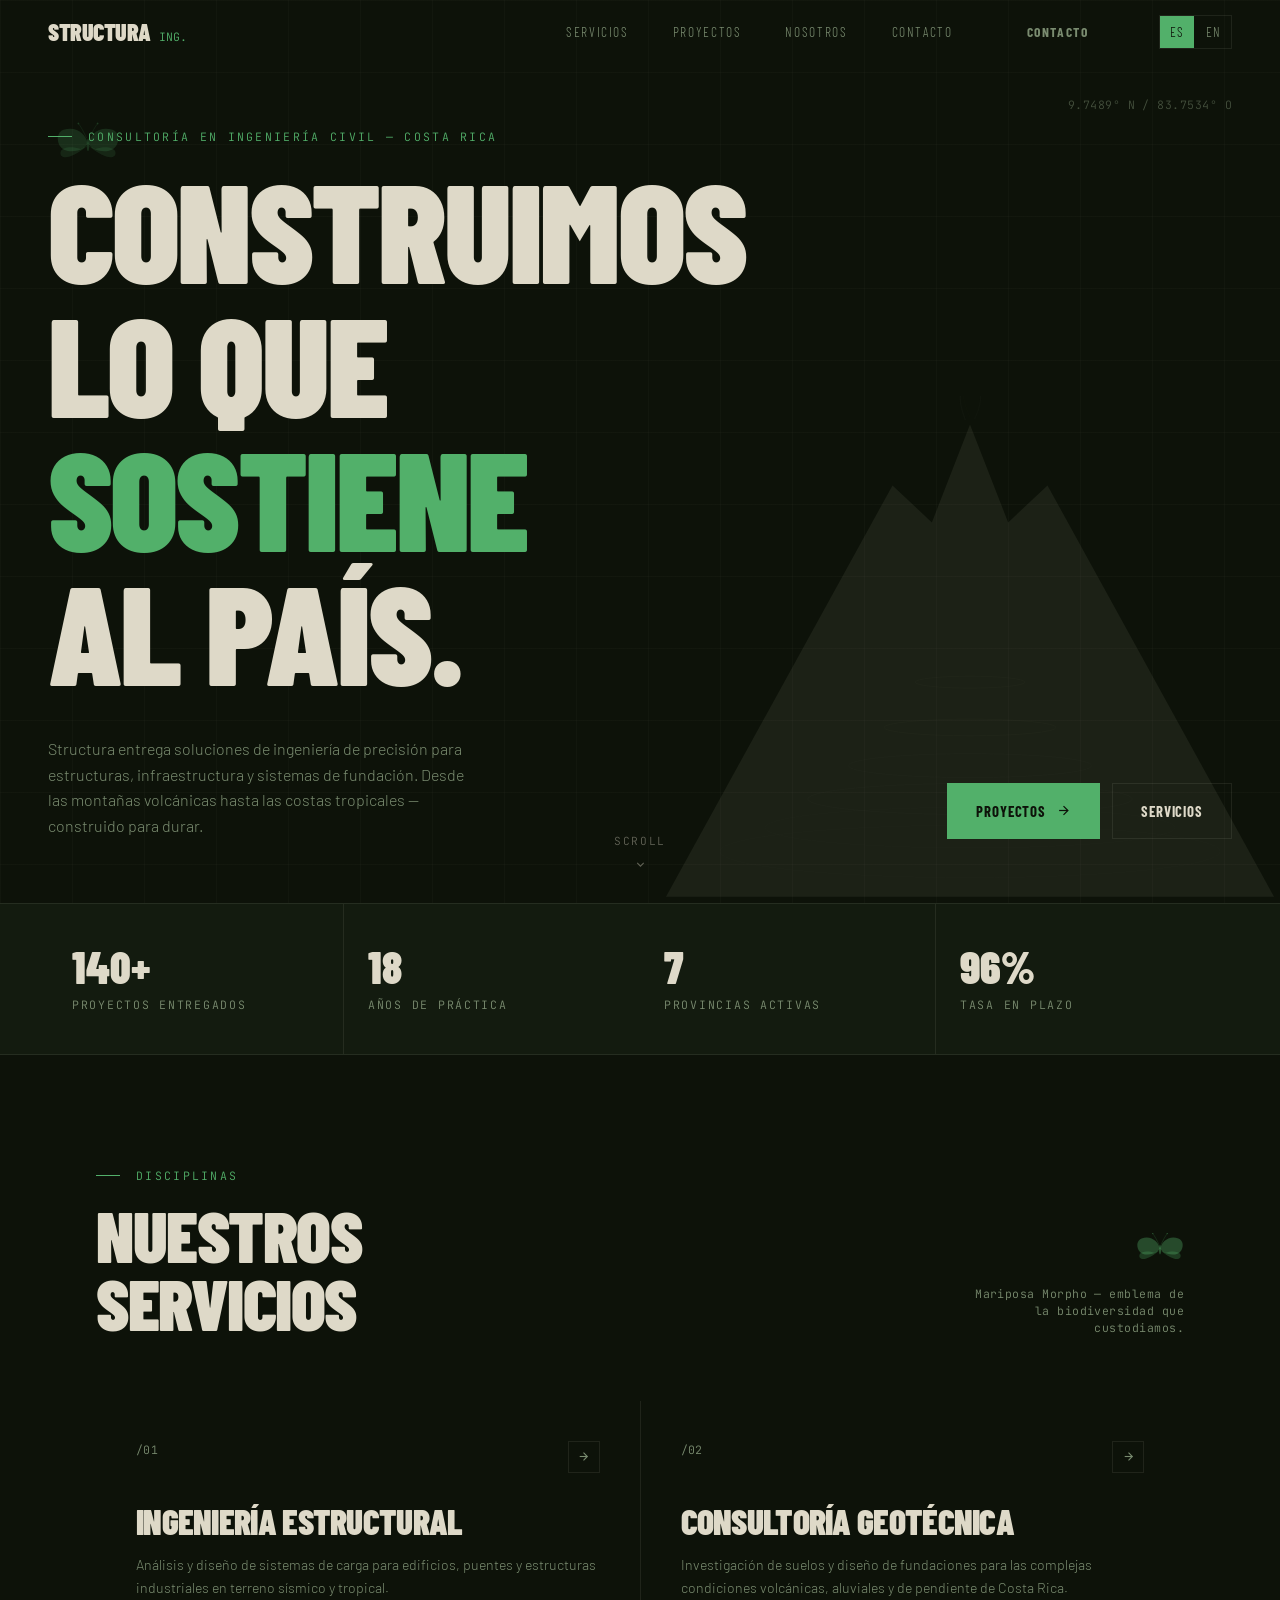
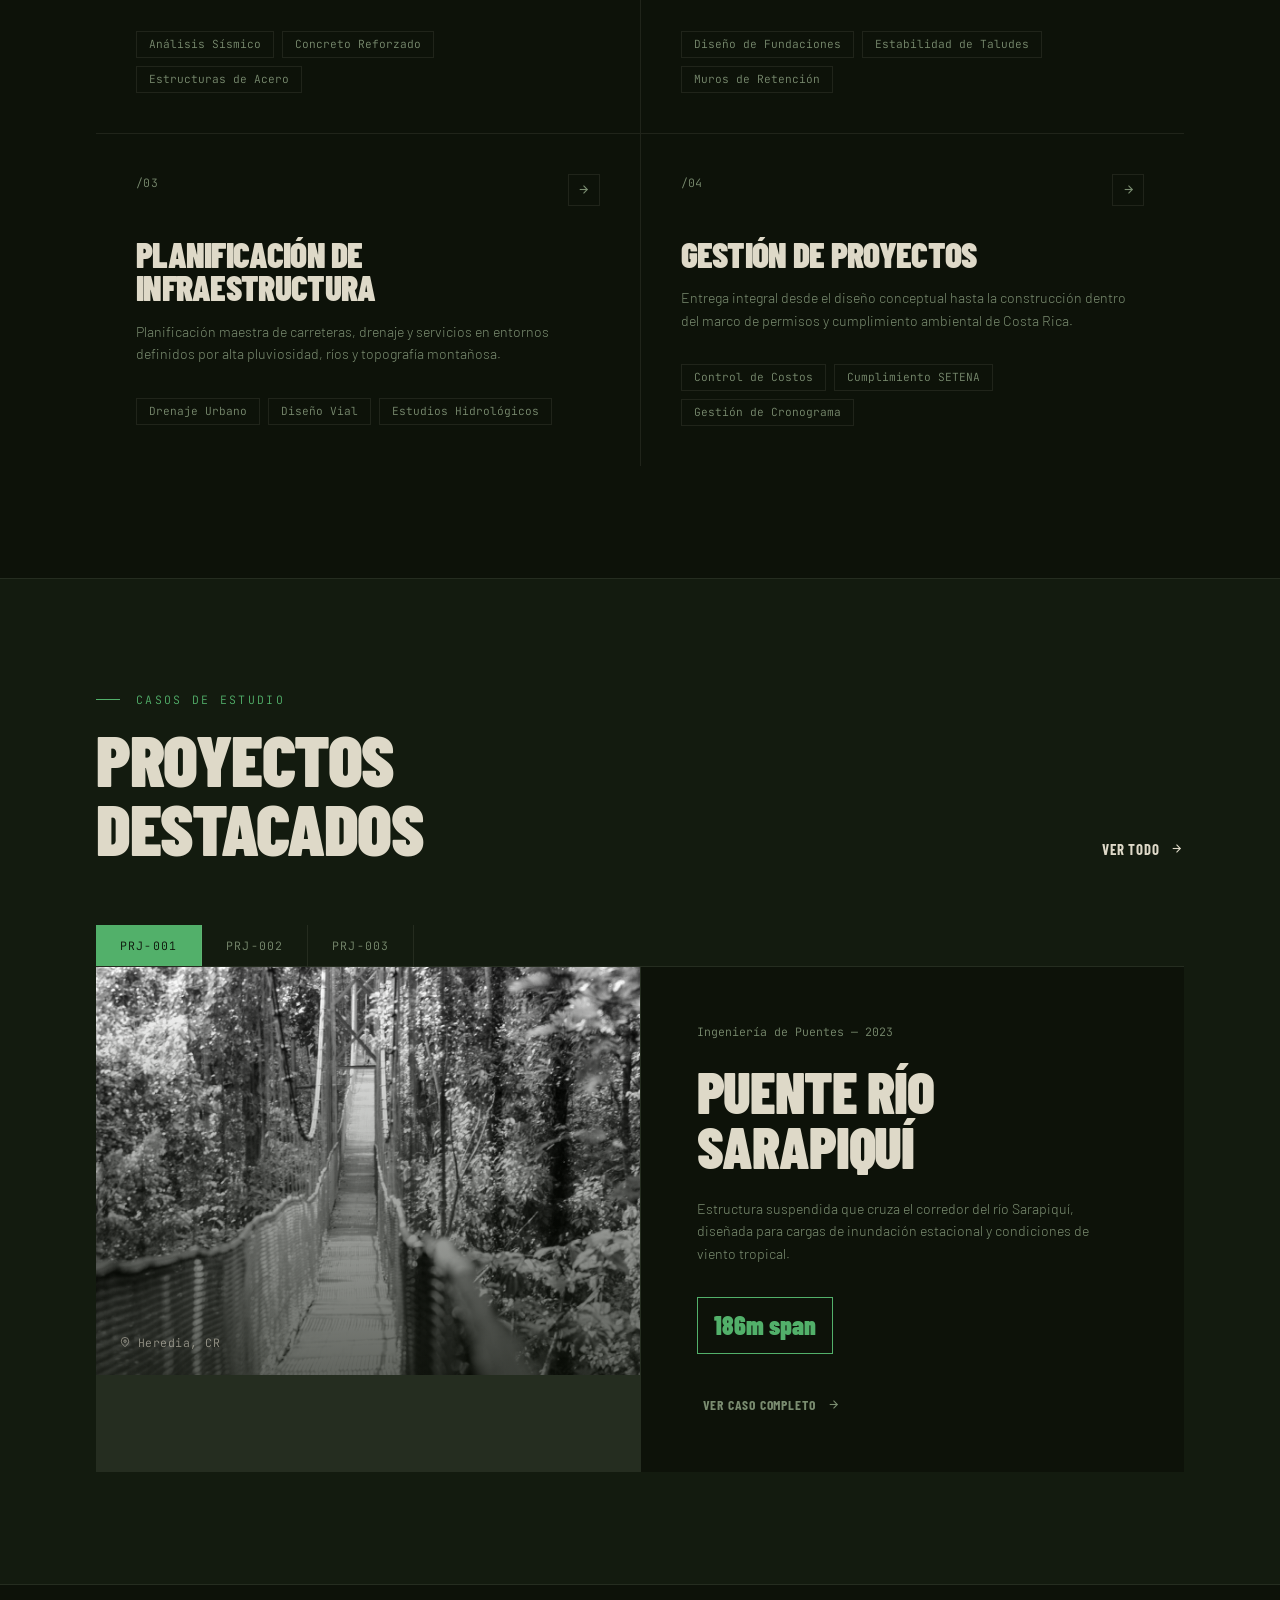
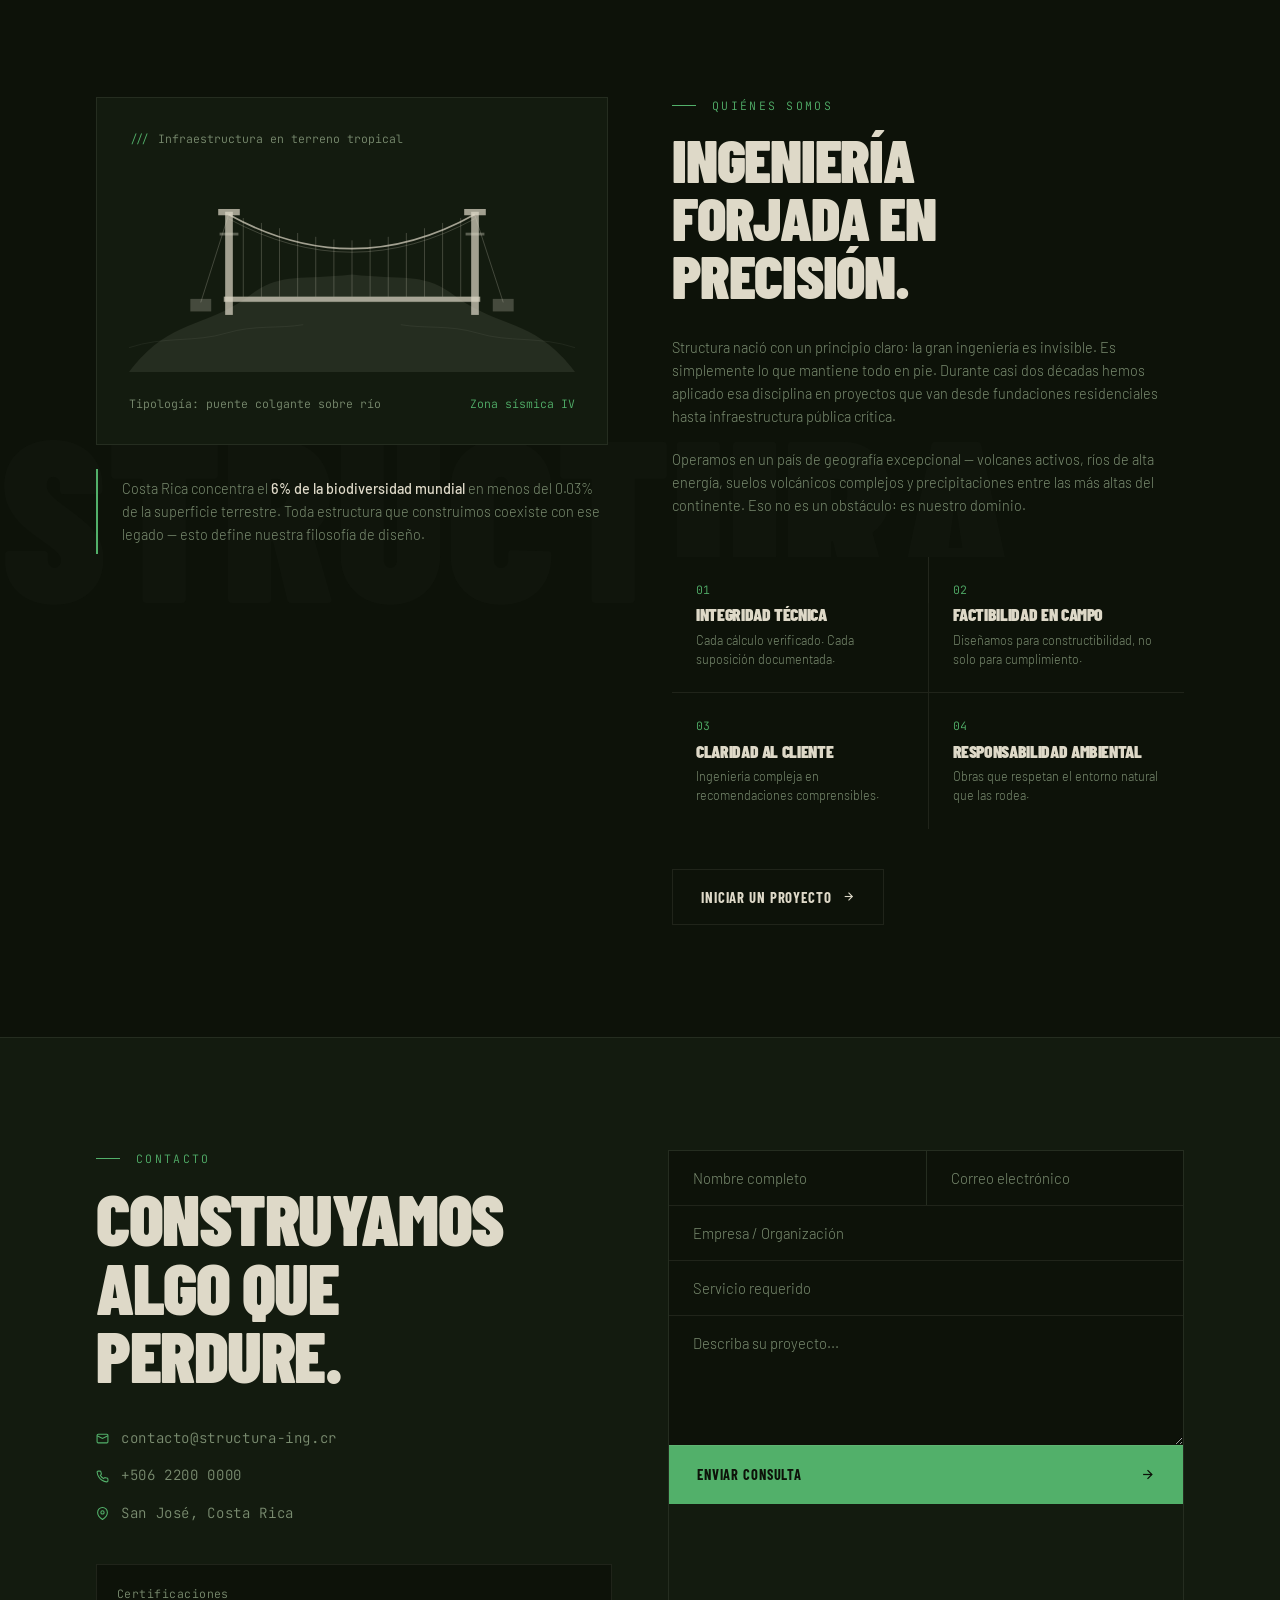
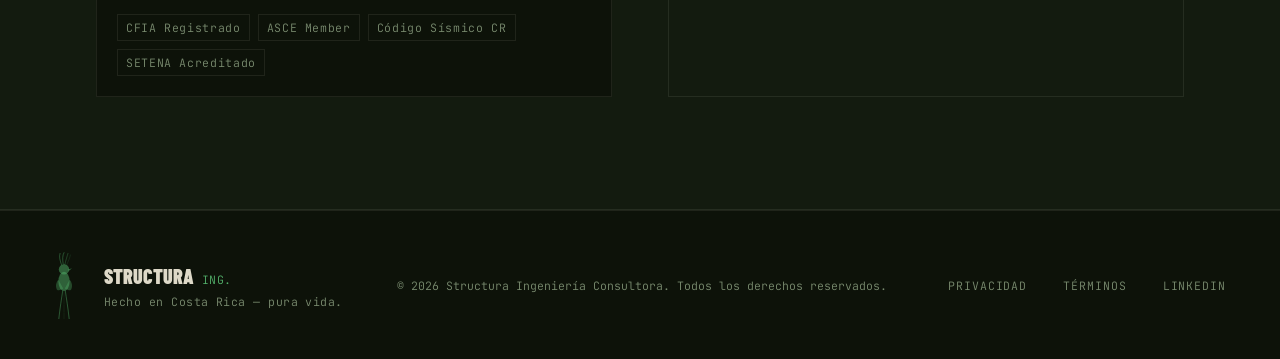
==== commit c77c7e2f: "add real project photos, change structure" ====
--- a/index.html
+++ b/index.html
@@ -1,168 +1,483 @@
 <!DOCTYPE html>
-<html lang="en">
+<html lang="es">
 <head>
-  <meta charset="UTF-8">
-  <meta name="viewport" content="width=device-width, initial-scale=1.0">
-  <title>Structura Civil Engineering — Consulting &amp; Design</title>
-  <meta name="description" content="Structura is a civil engineering consulting group specializing in structural, geotechnical, and infrastructure design.">
-  <link rel="preconnect" href="https://fonts.googleapis.com">
-  <link href="https://fonts.googleapis.com/css2?family=Archivo:wght@500;700;800&family=Source+Serif+4:opsz,wght@8..60,400;8..60,600&family=IBM+Plex+Mono:wght@400;500&display=swap" rel="stylesheet">
-  <link rel="stylesheet" href="css/style.css">
+<meta charset="UTF-8">
+<meta name="viewport" content="width=device-width, initial-scale=1.0">
+<title>Structura Ingeniería — Consultoría en Ingeniería Civil, Costa Rica</title>
+<meta name="description" content="Structura es una firma de consultoría en ingeniería civil especializada en diseño estructural, geotécnico y de infraestructura en Costa Rica.">
+<link rel="stylesheet" href="css/style.css">
 </head>
 <body>
 
-  <!-- ===================== HEADER ===================== -->
-  <header class="site-header">
-    <div class="nav-row">
-      <a href="index.html" class="brand">
-        <svg class="brand-mark" viewBox="0 0 32 32" fill="none" xmlns="http://www.w3.org/2000/svg">
-          <path d="M4 26L16 6L28 26" stroke="#ffffff" stroke-width="2.4" stroke-linejoin="round"/>
-          <path d="M10 26L16 16L22 26" stroke="#d65a31" stroke-width="2.4" stroke-linejoin="round"/>
+<!-- ===================== HEADER / NAV ===================== -->
+<header class="site-header">
+  <div class="nav-row">
+    <button class="brand" data-scroll-to="" aria-label="Structura — ir al inicio">
+      <span class="name">STRUCTURA</span>
+      <span class="suffix">ING.</span>
+    </button>
+
+    <nav class="nav-links">
+      <button data-scroll-to="services" data-i18n="nav_services">Servicios</button>
+      <button data-scroll-to="projects" data-i18n="nav_projects">Proyectos</button>
+      <button data-scroll-to="about" data-i18n="nav_about">Nosotros</button>
+      <button data-scroll-to="contact" data-i18n="nav_contact">Contacto</button>
+      <button class="nav-contact-btn" data-scroll-to="contact" data-i18n="nav_contact_btn">Contacto</button>
+      <div class="lang-toggle">
+        <button data-lang="es">ES</button>
+        <button data-lang="en">EN</button>
+      </div>
+    </nav>
+
+    <button class="nav-toggle" aria-label="Abrir menú">
+      <svg width="22" height="22" viewBox="0 0 24 24" fill="none" stroke="currentColor" stroke-width="2"><line x1="3" y1="6" x2="21" y2="6"/><line x1="3" y1="12" x2="21" y2="12"/><line x1="3" y1="18" x2="21" y2="18"/></svg>
+    </button>
+  </div>
+
+  <div class="mobile-menu">
+    <button data-scroll-to="services" data-i18n="nav_services">Servicios</button>
+    <button data-scroll-to="projects" data-i18n="nav_projects">Proyectos</button>
+    <button data-scroll-to="about" data-i18n="nav_about">Nosotros</button>
+    <button data-scroll-to="contact" data-i18n="nav_contact">Contacto</button>
+    <div class="mobile-lang-toggle">
+      <button data-lang="es">ESPAÑOL</button>
+      <button data-lang="en">ENGLISH</button>
+    </div>
+  </div>
+</header>
+
+<!-- ===================== HERO ===================== -->
+<section class="hero">
+  <div class="hero-grid-bg"></div>
+
+  <!-- Arenal Volcano illustration -->
+  <div class="hero-volcano">
+    <svg viewBox="0 0 520 420" fill="none" aria-hidden="true" width="100%" height="100%">
+      <ellipse cx="260" cy="400" rx="248" ry="28" stroke="currentColor" stroke-width="0.7" opacity="0.12"/>
+      <ellipse cx="260" cy="382" rx="210" ry="22" stroke="currentColor" stroke-width="0.7" opacity="0.14"/>
+      <ellipse cx="260" cy="362" rx="172" ry="17" stroke="currentColor" stroke-width="0.7" opacity="0.17"/>
+      <ellipse cx="260" cy="338" rx="136" ry="13" stroke="currentColor" stroke-width="0.7" opacity="0.20"/>
+      <ellipse cx="260" cy="310" rx="102" ry="10" stroke="currentColor" stroke-width="0.7" opacity="0.23"/>
+      <ellipse cx="260" cy="278" rx="72" ry="7" stroke="currentColor" stroke-width="0.7" opacity="0.27"/>
+      <ellipse cx="260" cy="240" rx="46" ry="5" stroke="currentColor" stroke-width="0.7" opacity="0.30"/>
+      <path d="M5 420 L195 75 L228 106 L260 24 L292 106 L325 75 L515 420 Z" fill="currentColor"/>
+      <path d="M256 20 C252 9 250 0 254 -8" stroke="currentColor" stroke-width="1.2" stroke-linecap="round" fill="none" opacity="0.35"/>
+      <path d="M264 19 C269 8 271 -1 266 -9" stroke="currentColor" stroke-width="1.2" stroke-linecap="round" fill="none" opacity="0.25"/>
+      <path d="M260 18 C255 6 252 -4 256 -12" stroke="currentColor" stroke-width="0.9" stroke-linecap="round" fill="none" opacity="0.18"/>
+    </svg>
+  </div>
+
+  <!-- Morpho Butterfly accent -->
+  <div class="hero-butterfly">
+    <svg viewBox="0 0 120 105" fill="none" aria-hidden="true" width="100%" height="100%">
+      <path d="M60 52 C56 36 40 18 14 26 C3 30 0 44 7 56 C16 70 38 68 52 60 Z" fill="currentColor" opacity="0.90"/>
+      <path d="M60 55 C50 64 38 72 26 76 C14 80 6 75 9 66 C14 57 32 57 46 62 Z" fill="currentColor" opacity="0.65"/>
+      <path d="M60 52 C64 36 80 18 106 26 C117 30 120 44 113 56 C104 70 82 68 68 60 Z" fill="currentColor" opacity="0.90"/>
+      <path d="M60 55 C70 64 82 72 94 76 C106 80 114 75 111 66 C106 57 88 57 74 62 Z" fill="currentColor" opacity="0.65"/>
+      <ellipse cx="60" cy="54" rx="2.5" ry="12" fill="currentColor"/>
+      <path d="M60 52 C50 40 34 34 16 36" stroke="currentColor" stroke-width="0.5" opacity="0.35" fill="none"/>
+      <path d="M60 52 C70 40 86 34 104 36" stroke="currentColor" stroke-width="0.5" opacity="0.35" fill="none"/>
+      <path d="M60 55 C50 60 38 64 25 64" stroke="currentColor" stroke-width="0.5" opacity="0.3" fill="none"/>
+      <path d="M60 55 C70 60 82 64 95 64" stroke="currentColor" stroke-width="0.5" opacity="0.3" fill="none"/>
+      <path d="M57 41 C52 30 47 20 42 14" stroke="currentColor" stroke-width="1" stroke-linecap="round" fill="none"/>
+      <path d="M63 41 C68 30 73 20 78 14" stroke="currentColor" stroke-width="1" stroke-linecap="round" fill="none"/>
+      <circle cx="42" cy="14" r="1.8" fill="currentColor"/>
+      <circle cx="78" cy="14" r="1.8" fill="currentColor"/>
+    </svg>
+  </div>
+
+  <div class="hero-coords mono">9.7489° N / 83.7534° O</div>
+
+  <div class="hero-content">
+    <div class="eyebrow">
+      <div class="rule"></div>
+      <span data-i18n="hero_eyebrow">Consultoría en Ingeniería Civil — Costa Rica</span>
+    </div>
+
+    <h1>
+      <span data-i18n="hero_line1">Construimos</span><br>
+      <span data-i18n="hero_line2">lo que</span><br>
+      <span class="accent" data-i18n="hero_line3">sostiene</span><br>
+      <span data-i18n="hero_line4">al país.</span>
+    </h1>
+
+    <div class="hero-bottom-row">
+      <p class="hero-lede" data-i18n="hero_lede">Structura entrega soluciones de ingeniería de precisión para estructuras, infraestructura y sistemas de fundación. Desde las montañas volcánicas hasta las costas tropicales — construido para durar.</p>
+      <div class="hero-actions">
+        <button class="btn btn-accent" data-scroll-to="projects">
+          <span data-i18n="hero_btn_projects">Proyectos</span>
+          <svg width="15" height="15" viewBox="0 0 24 24" fill="none" stroke="currentColor" stroke-width="2"><line x1="5" y1="12" x2="19" y2="12"/><polyline points="12 5 19 12 12 19"/></svg>
+        </button>
+        <button class="btn btn-outline" data-scroll-to="services">
+          <span data-i18n="hero_btn_services">Servicios</span>
+        </button>
+      </div>
+    </div>
+  </div>
+
+  <div class="scroll-cue">
+    <span class="mono" data-i18n="scroll_cue">scroll</span>
+    <svg width="13" height="13" viewBox="0 0 24 24" fill="none" stroke="currentColor" stroke-width="2"><polyline points="6 9 12 15 18 9"/></svg>
+  </div>
+</section>
+
+<!-- ===================== STATS STRIP ===================== -->
+<div class="stats-strip">
+  <div class="stats-grid">
+    <div class="stat-cell"><strong>140+</strong><span data-i18n="stat1_label">Proyectos Entregados</span></div>
+    <div class="stat-cell"><strong>18</strong><span data-i18n="stat2_label">Años de Práctica</span></div>
+    <div class="stat-cell"><strong>7</strong><span data-i18n="stat3_label">Provincias Activas</span></div>
+    <div class="stat-cell"><strong>96%</strong><span data-i18n="stat4_label">Tasa en Plazo</span></div>
+  </div>
+</div>
+
+<!-- ===================== SERVICES ===================== -->
+<section id="services" class="section">
+  <div class="wrap">
+    <div class="section-head">
+      <div>
+        <div class="eyebrow"><div class="rule"></div><span data-i18n="services_eyebrow">Disciplinas</span></div>
+        <h2><span data-i18n="services_h2_1">Nuestros</span><br><span data-i18n="services_h2_2">Servicios</span></h2>
+      </div>
+      <div class="butterfly-callout">
+        <svg viewBox="0 0 120 105" fill="none" aria-hidden="true">
+          <path d="M60 52 C56 36 40 18 14 26 C3 30 0 44 7 56 C16 70 38 68 52 60 Z" fill="currentColor" opacity="0.90"/>
+          <path d="M60 55 C50 64 38 72 26 76 C14 80 6 75 9 66 C14 57 32 57 46 62 Z" fill="currentColor" opacity="0.65"/>
+          <path d="M60 52 C64 36 80 18 106 26 C117 30 120 44 113 56 C104 70 82 68 68 60 Z" fill="currentColor" opacity="0.90"/>
+          <path d="M60 55 C70 64 82 72 94 76 C106 80 114 75 111 66 C106 57 88 57 74 62 Z" fill="currentColor" opacity="0.65"/>
+          <ellipse cx="60" cy="54" rx="2.5" ry="12" fill="currentColor"/>
+          <path d="M57 41 C52 30 47 20 42 14" stroke="currentColor" stroke-width="1" stroke-linecap="round" fill="none"/>
+          <path d="M63 41 C68 30 73 20 78 14" stroke="currentColor" stroke-width="1" stroke-linecap="round" fill="none"/>
+          <circle cx="42" cy="14" r="1.8" fill="currentColor"/>
+          <circle cx="78" cy="14" r="1.8" fill="currentColor"/>
         </svg>
-        <span>STRUCTURA<small>CIVIL ENGINEERING CONSULTING</small></span>
-      </a>
-      <button class="nav-toggle" aria-label="Toggle navigation" aria-expanded="false">
-        <span></span><span></span><span></span>
+        <p class="mono" data-i18n="butterfly_caption">Mariposa Morpho — emblema de la biodiversidad que custodiamos.</p>
+      </div>
+    </div>
+
+    <div class="services-grid">
+      <div class="service-card">
+        <div class="service-top">
+          <span class="service-code mono">/01</span>
+          <div class="service-arrow"><svg width="13" height="13" viewBox="0 0 24 24" fill="none" stroke="currentColor" stroke-width="2"><line x1="5" y1="12" x2="19" y2="12"/><polyline points="12 5 19 12 12 19"/></svg></div>
+        </div>
+        <h3 data-i18n="svc1_title">Ingeniería Estructural</h3>
+        <p data-i18n="svc1_desc">Análisis y diseño de sistemas de carga para edificios, puentes y estructuras industriales en terreno sísmico y tropical.</p>
+        <div class="tag-row">
+          <span data-i18n="svc1_tag1">Análisis Sísmico</span>
+          <span data-i18n="svc1_tag2">Concreto Reforzado</span>
+          <span data-i18n="svc1_tag3">Estructuras de Acero</span>
+        </div>
+      </div>
+
+      <div class="service-card">
+        <div class="service-top">
+          <span class="service-code mono">/02</span>
+          <div class="service-arrow"><svg width="13" height="13" viewBox="0 0 24 24" fill="none" stroke="currentColor" stroke-width="2"><line x1="5" y1="12" x2="19" y2="12"/><polyline points="12 5 19 12 12 19"/></svg></div>
+        </div>
+        <h3 data-i18n="svc2_title">Consultoría Geotécnica</h3>
+        <p data-i18n="svc2_desc">Investigación de suelos y diseño de fundaciones para las complejas condiciones volcánicas, aluviales y de pendiente de Costa Rica.</p>
+        <div class="tag-row">
+          <span data-i18n="svc2_tag1">Diseño de Fundaciones</span>
+          <span data-i18n="svc2_tag2">Estabilidad de Taludes</span>
+          <span data-i18n="svc2_tag3">Muros de Retención</span>
+        </div>
+      </div>
+
+      <div class="service-card">
+        <div class="service-top">
+          <span class="service-code mono">/03</span>
+          <div class="service-arrow"><svg width="13" height="13" viewBox="0 0 24 24" fill="none" stroke="currentColor" stroke-width="2"><line x1="5" y1="12" x2="19" y2="12"/><polyline points="12 5 19 12 12 19"/></svg></div>
+        </div>
+        <h3 data-i18n="svc3_title">Planificación de Infraestructura</h3>
+        <p data-i18n="svc3_desc">Planificación maestra de carreteras, drenaje y servicios en entornos definidos por alta pluviosidad, ríos y topografía montañosa.</p>
+        <div class="tag-row">
+          <span data-i18n="svc3_tag1">Drenaje Urbano</span>
+          <span data-i18n="svc3_tag2">Diseño Vial</span>
+          <span data-i18n="svc3_tag3">Estudios Hidrológicos</span>
+        </div>
+      </div>
+
+      <div class="service-card">
+        <div class="service-top">
+          <span class="service-code mono">/04</span>
+          <div class="service-arrow"><svg width="13" height="13" viewBox="0 0 24 24" fill="none" stroke="currentColor" stroke-width="2"><line x1="5" y1="12" x2="19" y2="12"/><polyline points="12 5 19 12 12 19"/></svg></div>
+        </div>
+        <h3 data-i18n="svc4_title">Gestión de Proyectos</h3>
+        <p data-i18n="svc4_desc">Entrega integral desde el diseño conceptual hasta la construcción dentro del marco de permisos y cumplimiento ambiental de Costa Rica.</p>
+        <div class="tag-row">
+          <span data-i18n="svc4_tag1">Control de Costos</span>
+          <span data-i18n="svc4_tag2">Cumplimiento SETENA</span>
+          <span data-i18n="svc4_tag3">Gestión de Cronograma</span>
+        </div>
+      </div>
+    </div>
+  </div>
+</section>
+
+<!-- ===================== PROJECTS ===================== -->
+<section id="projects" class="section section-alt">
+  <div class="wrap">
+    <div class="section-head">
+      <div>
+        <div class="eyebrow"><div class="rule"></div><span data-i18n="projects_eyebrow">Casos de Estudio</span></div>
+        <h2><span data-i18n="projects_h2_1">Proyectos</span><br><span data-i18n="projects_h2_2">Destacados</span></h2>
+      </div>
+      <button class="btn" style="padding:0;">
+        <span data-i18n="projects_view_all">Ver Todo</span>
+        <svg width="13" height="13" viewBox="0 0 24 24" fill="none" stroke="currentColor" stroke-width="2"><line x1="5" y1="12" x2="19" y2="12"/><polyline points="12 5 19 12 12 19"/></svg>
       </button>
-      <ul class="nav-links">
-        <li><a href="index.html">Home</a></li>
-        <li><a href="services.html">Services</a></li>
-        <li><a href="projects.html">Projects</a></li>
-        <li><a href="about.html">About</a></li>
-        <li><a href="contact.html">Contact</a></li>
-      </ul>
-    </div>
-  </header>
-
-  <!-- ===================== HERO ===================== -->
-  <section class="hero">
-    <div class="wrap">
-      <p class="eyebrow">Structural · Geotechnical · Infrastructure</p>
-      <h1>Engineering that carries the load, on paper and in the ground.</h1>
-      <p class="lede">We design and review structures, foundations, and infrastructure for clients who need calculations they can stand on — literally.</p>
-      <div class="hero-actions">
-        <a href="contact.html" class="btn btn-primary">Start a project</a>
-        <a href="projects.html" class="btn btn-ghost">See our work</a>
-      </div>
-      <div class="hero-meta">
-        <div><strong>120+</strong>Projects delivered</div>
-        <div><strong>18</strong>Years practicing</div>
-        <div><strong>40+</strong>Municipal &amp; private clients</div>
-      </div>
-    </div>
-  </section>
-
-  <!-- ===================== SERVICES SUMMARY ===================== -->
-  <section class="section">
-    <div class="wrap">
-      <div class="section-head">
-        <p class="section-label">What we do</p>
-        <h2>Three disciplines, one set of stamped drawings.</h2>
-      </div>
-      <div class="grid grid-3">
-        <div class="card">
-          <span class="tag">Structural</span>
-          <h3>Structural Design</h3>
-          <p>Steel, concrete, and timber structures — calculated, detailed, and reviewed for buildings and industrial facilities.</p>
-        </div>
-        <div class="card">
-          <span class="tag">Geotechnical</span>
-          <h3>Geotechnical Studies</h3>
-          <p>Soil investigation, foundation design, and slope stability analysis grounded in site-specific data.</p>
-        </div>
-        <div class="card">
-          <span class="tag">Infrastructure</span>
-          <h3>Infrastructure Planning</h3>
-          <p>Roads, drainage, and utility infrastructure designed to municipal standards and built to last.</p>
-        </div>
-      </div>
-    </div>
-  </section>
-
-  <!-- ===================== FEATURED PROJECTS ===================== -->
-  <section class="section section-alt">
-    <div class="wrap">
-      <div class="section-head">
-        <p class="section-label">Recent work</p>
-        <h2>A few projects we're proud to have stamped.</h2>
-      </div>
-      <div class="grid grid-3">
-        <div class="project-card">
-          <div class="project-thumb">
-            <img src="images/project1.jpg" alt="Exterior view of a completed structural project">
-          </div>
-          <div class="project-meta">
-            <span class="tag">Structural</span>
-            <h3>Project name</h3>
-            <p>One-line description of the project and your role in it.</p>
-          </div>
-        </div>
-        <div class="project-card">
-          <div class="project-thumb">
-            <img src="images/project2.jpg" alt="Site photo of a geotechnical project">
-          </div>
-          <div class="project-meta">
-            <span class="tag">Geotechnical</span>
-            <h3>Project name</h3>
-            <p>One-line description of the project and your role in it.</p>
-          </div>
-        </div>
-        <div class="project-card">
-          <div class="project-thumb">
-            <img src="images/project3.jpg" alt="Infrastructure project under construction">
-          </div>
-          <div class="project-meta">
-            <span class="tag">Infrastructure</span>
-            <h3>Project name</h3>
-            <p>One-line description of the project and your role in it.</p>
-          </div>
-        </div>
-      </div>
-      <p class="mt-0" style="margin-top:36px;"><a href="projects.html" class="btn btn-outline">View all projects</a></p>
-    </div>
-  </section>
-
-  <!-- ===================== CTA ===================== -->
-  <section class="cta-band">
-    <div class="wrap">
-      <h2>Have a site that needs calculating?</h2>
-      <p>Tell us about your project — we'll tell you what it takes to build it safely.</p>
-      <a href="contact.html" class="btn btn-primary">Get in touch</a>
-    </div>
-  </section>
-
-  <!-- ===================== FOOTER ===================== -->
-  <footer class="site-footer">
-    <div class="wrap">
-      <div class="footer-grid">
-        <div>
-          <h4>Structura</h4>
-          <p style="color:rgba(255,255,255,0.6); max-width:320px;">Civil engineering consulting for structural, geotechnical, and infrastructure projects.</p>
-        </div>
-        <div>
-          <h4>Site</h4>
-          <ul>
-            <li><a href="services.html">Services</a></li>
-            <li><a href="projects.html">Projects</a></li>
-            <li><a href="about.html">About</a></li>
-            <li><a href="contact.html">Contact</a></li>
-          </ul>
-        </div>
-        <div>
-          <h4>Contact</h4>
-          <ul>
-            <li><a href="mailto:info@yourfirm.com">info@yourfirm.com</a></li>
-            <li><a href="tel:+10000000000">+1 (000) 000-0000</a></li>
-          </ul>
-        </div>
-      </div>
-      <div class="footer-bottom">
-        <span>© <span id="year"></span> Structura Civil Engineering. All rights reserved.</span>
-        <span>Licensed Professional Engineers</span>
-      </div>
-    </div>
-  </footer>
-
-  <script src="js/script.js"></script>
+    </div>
+
+    <div class="project-tabs">
+      <button class="active mono">PRJ-001</button>
+      <button class="mono">PRJ-002</button>
+      <button class="mono">PRJ-003</button>
+    </div>
+
+    <div class="project-panel active">
+      <div class="project-layout">
+        <div class="project-image">
+          <img src="images/project1.jpg" alt="Puente Río Sarapiquí">
+          <div class="project-location mono">
+            <svg width="10" height="10" viewBox="0 0 24 24" fill="none" stroke="currentColor" stroke-width="2" style="display:inline;vertical-align:-1px;margin-right:4px;"><path d="M21 10c0 7-9 13-9 13s-9-6-9-13a9 9 0 1 1 18 0z"/><circle cx="12" cy="10" r="3"/></svg>
+            Heredia, CR
+          </div>
+        </div>
+        <div class="project-info">
+          <div>
+            <div class="project-meta-line"><span data-i18n="prj1_category">Ingeniería de Puentes</span> — 2023</div>
+            <h3 data-i18n="prj1_title">Puente Río Sarapiquí</h3>
+            <p data-i18n="prj1_desc">Estructura suspendida que cruza el corredor del río Sarapiquí, diseñada para cargas de inundación estacional y condiciones de viento tropical.</p>
+            <div class="project-stat-badge">186m span</div>
+          </div>
+          <button class="project-link-btn">
+            <span data-i18n="project_view_case">Ver Caso Completo</span>
+            <svg width="13" height="13" viewBox="0 0 24 24" fill="none" stroke="currentColor" stroke-width="2"><line x1="5" y1="12" x2="19" y2="12"/><polyline points="12 5 19 12 12 19"/></svg>
+          </button>
+        </div>
+      </div>
+    </div>
+
+    <div class="project-panel">
+      <div class="project-layout">
+        <div class="project-image">
+          <img src="images/project2.jpg" alt="Viaducto Braulio Carrillo">
+          <div class="project-location mono">
+            <svg width="10" height="10" viewBox="0 0 24 24" fill="none" stroke="currentColor" stroke-width="2" style="display:inline;vertical-align:-1px;margin-right:4px;"><path d="M21 10c0 7-9 13-9 13s-9-6-9-13a9 9 0 1 1 18 0z"/><circle cx="12" cy="10" r="3"/></svg>
+            San José, CR
+          </div>
+        </div>
+        <div class="project-info">
+          <div>
+            <div class="project-meta-line"><span data-i18n="prj2_category">Estructural Sísmico</span> — 2024</div>
+            <h3 data-i18n="prj2_title">Viaducto Braulio Carrillo</h3>
+            <p data-i18n="prj2_desc">Viaducto elevado que cruza el corredor Braulio Carrillo, diseñado bajo especificaciones de zona sísmica IV sobre fundaciones de basalto volcánico.</p>
+            <div class="project-stat-badge">Zona sísmica III</div>
+          </div>
+          <button class="project-link-btn">
+            <span data-i18n="project_view_case">Ver Caso Completo</span>
+            <svg width="13" height="13" viewBox="0 0 24 24" fill="none" stroke="currentColor" stroke-width="2"><line x1="5" y1="12" x2="19" y2="12"/><polyline points="12 5 19 12 12 19"/></svg>
+          </button>
+        </div>
+      </div>
+    </div>
+
+    <div class="project-panel">
+      <div class="project-layout">
+        <div class="project-image">
+          <img src="images/project3.jpg" alt="Sistema Pluvial Limón">
+          <div class="project-location mono">
+            <svg width="10" height="10" viewBox="0 0 24 24" fill="none" stroke="currentColor" stroke-width="2" style="display:inline;vertical-align:-1px;margin-right:4px;"><path d="M21 10c0 7-9 13-9 13s-9-6-9-13a9 9 0 1 1 18 0z"/><circle cx="12" cy="10" r="3"/></svg>
+            Limón, CR
+          </div>
+        </div>
+        <div class="project-info">
+          <div>
+            <div class="project-meta-line"><span data-i18n="prj3_category">Infraestructura Hidráulica</span> — 2024</div>
+            <h3 data-i18n="prj3_title">Sistema Pluvial Limón</h3>
+            <p data-i18n="prj3_desc">Red de drenaje pluvial para la zona costera del Caribe, diseñada para los promedios de lluvia anual más altos del continente americano.</p>
+            <div class="project-stat-badge">4,800mm/año</div>
+          </div>
+          <button class="project-link-btn">
+            <span data-i18n="project_view_case">Ver Caso Completo</span>
+            <svg width="13" height="13" viewBox="0 0 24 24" fill="none" stroke="currentColor" stroke-width="2"><line x1="5" y1="12" x2="19" y2="12"/><polyline points="12 5 19 12 12 19"/></svg>
+          </button>
+        </div>
+      </div>
+    </div>
+  </div>
+</section>
+
+<!-- ===================== ABOUT ===================== -->
+<section id="about" class="section about-section">
+  <div class="about-watermark">STRUCTURA</div>
+  <div class="wrap">
+    <div class="about-grid">
+
+      <div>
+        <div class="bridge-card">
+          <div class="label"><span class="accent">///</span> <span data-i18n="bridge_label">Infraestructura en terreno tropical</span></div>
+          <svg viewBox="0 0 640 300" fill="none" aria-hidden="true">
+            <path d="M0 300 C60 220 110 240 180 185 C220 158 248 168 320 160 C392 168 420 158 460 185 C530 240 580 220 640 300 Z" fill="currentColor" opacity="0.13"/>
+            <path d="M0 265 C50 248 95 258 140 244 C180 232 215 238 250 232" stroke="currentColor" stroke-width="0.8" opacity="0.18" fill="none"/>
+            <path d="M390 232 C425 238 460 232 500 244 C545 258 590 248 640 265" stroke="currentColor" stroke-width="0.8" opacity="0.18" fill="none"/>
+            <rect x="88" y="195" width="30" height="18" fill="currentColor" opacity="0.35"/>
+            <rect x="522" y="195" width="30" height="18" fill="currentColor" opacity="0.35"/>
+            <rect x="138" y="70" width="11" height="148" fill="currentColor"/>
+            <rect x="128" y="66" width="31" height="9" fill="currentColor"/>
+            <rect x="130" y="100" width="27" height="4" fill="currentColor" opacity="0.5"/>
+            <rect x="491" y="70" width="11" height="148" fill="currentColor"/>
+            <rect x="481" y="66" width="31" height="9" fill="currentColor"/>
+            <rect x="483" y="100" width="27" height="4" fill="currentColor" opacity="0.5"/>
+            <path d="M143 74 Q320 172 496 74" stroke="currentColor" stroke-width="2.5" fill="none"/>
+            <path d="M143 80 Q320 176 496 80" stroke="currentColor" stroke-width="1" fill="none" opacity="0.45"/>
+            <rect x="136" y="192" width="368" height="7" fill="currentColor"/>
+            <line x1="136" y1="192" x2="504" y2="192" stroke="currentColor" stroke-width="1" opacity="0.4"/>
+            <line x1="136" y1="199" x2="504" y2="199" stroke="currentColor" stroke-width="1" opacity="0.4"/>
+            <line x1="164" y1="78.9" x2="164" y2="192" stroke="currentColor" stroke-width="0.75" opacity="0.65"/>
+            <line x1="190" y1="86.0" x2="190" y2="192" stroke="currentColor" stroke-width="0.75" opacity="0.65"/>
+            <line x1="216" y1="93.6" x2="216" y2="192" stroke="currentColor" stroke-width="0.75" opacity="0.65"/>
+            <line x1="242" y1="100.4" x2="242" y2="192" stroke="currentColor" stroke-width="0.75" opacity="0.65"/>
+            <line x1="268" y1="105.9" x2="268" y2="192" stroke="currentColor" stroke-width="0.75" opacity="0.65"/>
+            <line x1="294" y1="109.6" x2="294" y2="192" stroke="currentColor" stroke-width="0.75" opacity="0.65"/>
+            <line x1="320" y1="111" x2="320" y2="192" stroke="currentColor" stroke-width="0.75" opacity="0.65"/>
+            <line x1="346" y1="109.6" x2="346" y2="192" stroke="currentColor" stroke-width="0.75" opacity="0.65"/>
+            <line x1="372" y1="105.9" x2="372" y2="192" stroke="currentColor" stroke-width="0.75" opacity="0.65"/>
+            <line x1="398" y1="100.4" x2="398" y2="192" stroke="currentColor" stroke-width="0.75" opacity="0.65"/>
+            <line x1="424" y1="93.6" x2="424" y2="192" stroke="currentColor" stroke-width="0.75" opacity="0.65"/>
+            <line x1="450" y1="86.0" x2="450" y2="192" stroke="currentColor" stroke-width="0.75" opacity="0.65"/>
+            <line x1="476" y1="78.9" x2="476" y2="192" stroke="currentColor" stroke-width="0.75" opacity="0.65"/>
+            <path d="M103 200 L143 74" stroke="currentColor" stroke-width="1.2" opacity="0.4"/>
+            <path d="M537 200 L496 74" stroke="currentColor" stroke-width="1.2" opacity="0.4"/>
+          </svg>
+          <div class="foot-row">
+            <span class="muted" data-i18n="bridge_type">Tipología: puente colgante sobre río</span>
+            <span class="accent" data-i18n="bridge_zone">Zona sísmica IV</span>
+          </div>
+        </div>
+
+        <div class="context-callout">
+          <p data-i18n="context_callout">Costa Rica concentra el <strong>6% de la biodiversidad mundial</strong> en menos del 0.03% de la superficie terrestre. Toda estructura que construimos coexiste con ese legado — esto define nuestra filosofía de diseño.</p>
+        </div>
+      </div>
+
+      <div class="about-copy">
+        <div class="eyebrow"><div class="rule"></div><span data-i18n="about_eyebrow">Quiénes Somos</span></div>
+        <h2><span data-i18n="about_h2_1">Ingeniería</span><br><span data-i18n="about_h2_2">forjada en</span><br><span data-i18n="about_h2_3">precisión.</span></h2>
+
+        <div class="about-copy-body">
+          <p data-i18n="about_p1">Structura nació con un principio claro: la gran ingeniería es invisible. Es simplemente lo que mantiene todo en pie. Durante casi dos décadas hemos aplicado esa disciplina en proyectos que van desde fundaciones residenciales hasta infraestructura pública crítica.</p>
+          <p data-i18n="about_p2">Operamos en un país de geografía excepcional — volcanes activos, ríos de alta energía, suelos volcánicos complejos y precipitaciones entre las más altas del continente. Eso no es un obstáculo: es nuestro dominio.</p>
+        </div>
+
+        <div class="values-grid">
+          <div class="value-cell"><span class="n mono">01</span><h4 data-i18n="val1_title">Integridad Técnica</h4><p data-i18n="val1_desc">Cada cálculo verificado. Cada suposición documentada.</p></div>
+          <div class="value-cell"><span class="n mono">02</span><h4 data-i18n="val2_title">Factibilidad en Campo</h4><p data-i18n="val2_desc">Diseñamos para constructibilidad, no solo para cumplimiento.</p></div>
+          <div class="value-cell"><span class="n mono">03</span><h4 data-i18n="val3_title">Claridad al Cliente</h4><p data-i18n="val3_desc">Ingeniería compleja en recomendaciones comprensibles.</p></div>
+          <div class="value-cell"><span class="n mono">04</span><h4 data-i18n="val4_title">Responsabilidad Ambiental</h4><p data-i18n="val4_desc">Obras que respetan el entorno natural que las rodea.</p></div>
+        </div>
+
+        <button class="btn btn-outline" style="margin-top:40px;" data-scroll-to="contact">
+          <span data-i18n="about_cta">Iniciar un Proyecto</span>
+          <svg width="13" height="13" viewBox="0 0 24 24" fill="none" stroke="currentColor" stroke-width="2"><line x1="5" y1="12" x2="19" y2="12"/><polyline points="12 5 19 12 12 19"/></svg>
+        </button>
+      </div>
+    </div>
+  </div>
+</section>
+
+<!-- ===================== CONTACT ===================== -->
+<section id="contact" class="section section-alt">
+  <div class="wrap">
+    <div class="contact-grid">
+      <div class="contact-heading">
+        <div class="eyebrow"><div class="rule"></div><span data-i18n="contact_eyebrow">Contacto</span></div>
+        <h2><span data-i18n="contact_h2_1">Construyamos</span><br><span data-i18n="contact_h2_2">algo que</span><br><span data-i18n="contact_h2_3">perdure.</span></h2>
+
+        <div class="contact-detail-list mono">
+          <div><span class="accent"><svg width="13" height="13" viewBox="0 0 24 24" fill="none" stroke="currentColor" stroke-width="2"><rect x="2" y="4" width="20" height="16" rx="2"/><path d="m22 7-10 5L2 7"/></svg></span><span>contacto@structura-ing.cr</span></div>
+          <div><span class="accent"><svg width="13" height="13" viewBox="0 0 24 24" fill="none" stroke="currentColor" stroke-width="2"><path d="M22 16.92v3a2 2 0 0 1-2.18 2 19.79 19.79 0 0 1-8.63-3.07 19.5 19.5 0 0 1-6-6 19.79 19.79 0 0 1-3.07-8.67A2 2 0 0 1 4.11 2h3a2 2 0 0 1 2 1.72c.127.96.361 1.903.7 2.81a2 2 0 0 1-.45 2.11L8.09 9.91a16 16 0 0 0 6 6l1.27-1.27a2 2 0 0 1 2.11-.45c.907.339 1.85.573 2.81.7A2 2 0 0 1 22 16.92z"/></svg></span><span>+506 2200 0000</span></div>
+          <div><span class="accent"><svg width="13" height="13" viewBox="0 0 24 24" fill="none" stroke="currentColor" stroke-width="2"><path d="M21 10c0 7-9 13-9 13s-9-6-9-13a9 9 0 1 1 18 0z"/><circle cx="12" cy="10" r="3"/></svg></span><span>San José, Costa Rica</span></div>
+        </div>
+
+        <div class="cert-box">
+          <div class="title mono" data-i18n="cert_title">Certificaciones</div>
+          <div class="cert-tags mono">
+            <span data-i18n="cert1">CFIA Registrado</span>
+            <span data-i18n="cert2">ASCE Member</span>
+            <span data-i18n="cert3">Código Sísmico CR</span>
+            <span data-i18n="cert4">SETENA Acreditado</span>
+          </div>
+        </div>
+      </div>
+
+      <!--
+        NOTE: GitHub Pages can't run server-side code, so this form does not
+        send email by itself yet. Submitting just shows a confirmation
+        message (see handleContactSubmit in js/script.js). To make it
+        actually send you an email, connect a free service like Formspree
+        (formspree.io) or Getform (getform.io): add their action="..." URL
+        and method="POST" to the <form> tag below, and remove onsubmit.
+      -->
+      <form id="contact-form" class="contact-form" onsubmit="handleContactSubmit(event)">
+        <div class="contact-form-row-2">
+          <input type="text" id="name" name="name" required data-i18n-placeholder="form_name" placeholder="Nombre completo">
+          <input type="email" id="email" name="email" required data-i18n-placeholder="form_email" placeholder="Correo electrónico">
+        </div>
+        <input type="text" id="company" name="company" data-i18n-placeholder="form_company" placeholder="Empresa / Organización">
+        <select id="service" name="service">
+          <option value="" disabled selected data-i18n="form_service">Servicio requerido</option>
+          <option data-i18n="svc1_title">Ingeniería Estructural</option>
+          <option data-i18n="svc2_title">Consultoría Geotécnica</option>
+          <option data-i18n="svc3_title">Planificación de Infraestructura</option>
+          <option data-i18n="svc4_title">Gestión de Proyectos</option>
+        </select>
+        <textarea id="message" name="message" rows="5" required data-i18n-placeholder="form_message" placeholder="Describa su proyecto..."></textarea>
+        <button type="submit" class="contact-submit">
+          <span data-i18n="form_submit">Enviar Consulta</span>
+          <svg width="15" height="15" viewBox="0 0 24 24" fill="none" stroke="currentColor" stroke-width="2"><line x1="5" y1="12" x2="19" y2="12"/><polyline points="12 5 19 12 12 19"/></svg>
+        </button>
+        <p id="form-status"></p>
+      </form>
+    </div>
+  </div>
+</section>
+
+<!-- ===================== FOOTER ===================== -->
+<footer class="site-footer">
+  <div class="footer-row">
+    <div class="footer-brand">
+      <svg viewBox="0 0 80 170" fill="none" aria-hidden="true">
+        <path d="M37 98 C34 118 30 142 27 170" stroke="currentColor" stroke-width="2.2" stroke-linecap="round" fill="none"/>
+        <path d="M43 98 C46 118 50 142 53 170" stroke="currentColor" stroke-width="2.2" stroke-linecap="round" fill="none"/>
+        <path d="M40 100 C40 122 40 146 40 172" stroke="currentColor" stroke-width="1.2" stroke-linecap="round" fill="none" opacity="0.45"/>
+        <ellipse cx="40" cy="76" rx="14" ry="24" fill="currentColor"/>
+        <path d="M26 72 C20 78 18 88 22 96 C26 100 32 98 38 94" fill="currentColor" opacity="0.7"/>
+        <path d="M54 72 C60 78 62 88 58 96 C54 100 48 98 42 94" fill="currentColor" opacity="0.7"/>
+        <circle cx="40" cy="46" r="13" fill="currentColor"/>
+        <path d="M34 35 C30 24 27 14 30 6" stroke="currentColor" stroke-width="2" stroke-linecap="round" fill="none"/>
+        <path d="M38 33 C36 21 36 11 40 4" stroke="currentColor" stroke-width="2" stroke-linecap="round" fill="none"/>
+        <path d="M42 34 C45 22 48 12 50 6" stroke="currentColor" stroke-width="1.5" stroke-linecap="round" fill="none"/>
+        <path d="M46 36 C51 25 55 16 56 10" stroke="currentColor" stroke-width="1.2" stroke-linecap="round" fill="none" opacity="0.6"/>
+        <path d="M50 46 L60 43 L52 50 Z" fill="currentColor"/>
+      </svg>
+      <div>
+        <div class="name-row"><strong>STRUCTURA</strong><span class="suffix mono">ING.</span></div>
+        <p class="tagline mono" data-i18n="footer_tagline">Hecho en Costa Rica — pura vida.</p>
+      </div>
+    </div>
+
+    <p class="footer-copy" data-i18n="footer_copy">© 2026 Structura Ingeniería Consultora. Todos los derechos reservados.</p>
+
+    <div class="footer-links">
+      <button data-i18n="footer_privacy">Privacidad</button>
+      <button data-i18n="footer_terms">Términos</button>
+      <button data-i18n="footer_linkedin">LinkedIn</button>
+    </div>
+  </div>
+</footer>
+
+<script src="js/script.js"></script>
 </body>
-</html>+</html>
--- a/css/style.css
+++ b/css/style.css
@@ -1,47 +1,45 @@
-/* =====================================================
-   STRUCTURA — Civil Engineering Consulting
-   Design tokens
+@import url('https://fonts.googleapis.com/css2?family=Barlow+Condensed:wght@400;600;700;900&family=Barlow:wght@300;400;500&family=JetBrains+Mono:wght@400;500&display=swap');
+
+/* =====================================================
+   STRUCTURA ING. — Design tokens (from Figma Make export)
    ===================================================== */
 :root {
-  /* Color */
-  --ink:        #16202b;   /* near-black blueprint navy, primary text */
-  --blueprint:  #1d3557;   /* deep structural blue, headers/nav */
-  --steel:      #4a5a6a;   /* secondary text, muted */
-  --paper:      #f6f5f1;   /* page background, drafting paper */
-  --line:       #d8d4c8;   /* hairline rules, borders */
-  --safety:     #d65a31;   /* safety-orange accent, CTAs/highlights */
-  --safety-dim: #b8481f;
-
-  /* Type */
-  --font-display: 'Archivo', 'Helvetica Neue', Arial, sans-serif;
-  --font-body: 'Source Serif 4', Georgia, serif;
-  --font-mono: 'IBM Plex Mono', 'Courier New', monospace;
-
-  /* Layout */
-  --max-width: 1180px;
-  --gutter: 24px;
+  --background: #0D1209;
+  --foreground: #DED9C8;
+  --card: #131B0F;
+  --accent: #52B06A;
+  --accent-foreground: #0D1209;
+  --muted: #182013;
+  --muted-foreground: #7A8C70;
+  --border: rgba(222, 217, 200, 0.09);
+
+  --font-display: 'Barlow Condensed', sans-serif;
+  --font-body: 'Barlow', sans-serif;
+  --font-mono: 'JetBrains Mono', monospace;
+
+  --max-width: 1280px;
 }
 
 * { box-sizing: border-box; }
-
 html { scroll-behavior: smooth; }
 
 body {
   margin: 0;
-  background: var(--paper);
-  color: var(--ink);
+  background: var(--background);
+  color: var(--foreground);
   font-family: var(--font-body);
-  font-size: 17px;
-  line-height: 1.6;
+  font-weight: 300;
+  line-height: 1.5;
+  overflow-x: hidden;
   -webkit-font-smoothing: antialiased;
 }
 
 img { max-width: 100%; display: block; }
-
 a { color: inherit; }
+button { font: inherit; cursor: pointer; }
 
 :focus-visible {
-  outline: 2px solid var(--safety);
+  outline: 2px solid var(--accent);
   outline-offset: 3px;
 }
 
@@ -56,182 +54,41 @@
 .wrap {
   max-width: var(--max-width);
   margin: 0 auto;
-  padding: 0 var(--gutter);
-}
-
-/* =====================================================
-   Typography helpers
-   ===================================================== */
+  padding: 0 24px;
+}
+@media (min-width: 1024px) { .wrap { padding: 0 48px; } }
+
+.mono {
+  font-family: var(--font-mono);
+  letter-spacing: 0.04em;
+}
+
+.eyebrow {
+  display: flex;
+  align-items: center;
+  gap: 16px;
+  margin-bottom: 16px;
+}
+.eyebrow .rule { width: 24px; height: 1px; background: var(--accent); }
+.eyebrow span {
+  font-family: var(--font-mono);
+  font-size: 0.72rem;
+  letter-spacing: 0.2em;
+  text-transform: uppercase;
+  color: var(--accent);
+}
+
 h1, h2, h3, h4 {
   font-family: var(--font-display);
-  color: var(--blueprint);
-  line-height: 1.15;
-  margin: 0 0 0.5em;
-  font-weight: 800;
-  letter-spacing: -0.01em;
-}
-
-h1 { font-size: clamp(2.2rem, 5vw, 3.6rem); }
-h2 { font-size: clamp(1.6rem, 3vw, 2.3rem); }
-h3 { font-size: 1.25rem; }
-
-p { margin: 0 0 1.1em; color: var(--steel); }
-
-.eyebrow {
-  font-family: var(--font-mono);
-  font-size: 0.78rem;
-  letter-spacing: 0.12em;
-  text-transform: uppercase;
-  color: var(--safety);
-  display: inline-flex;
-  align-items: center;
-  gap: 8px;
-  margin-bottom: 0.9em;
-}
-.eyebrow::before {
-  content: '';
-  width: 18px;
-  height: 1px;
-  background: var(--safety);
-  display: inline-block;
-}
-
-.section-label {
-  font-family: var(--font-mono);
-  font-size: 0.72rem;
-  letter-spacing: 0.1em;
-  text-transform: uppercase;
-  color: var(--steel);
-}
-
-/* =====================================================
-   Header / Nav
-   ===================================================== */
-.site-header {
-  background: var(--blueprint);
-  border-bottom: 3px solid var(--safety);
-  position: sticky;
-  top: 0;
-  z-index: 50;
-}
-
-.nav-row {
-  display: flex;
-  align-items: center;
-  justify-content: space-between;
-  padding: 16px var(--gutter);
-  max-width: var(--max-width);
-  margin: 0 auto;
-}
-
-.brand {
-  display: flex;
-  align-items: center;
-  gap: 10px;
-  text-decoration: none;
-  color: #fff;
-  font-family: var(--font-display);
-  font-weight: 800;
-  font-size: 1.25rem;
-  letter-spacing: -0.01em;
-}
-
-.brand-mark {
-  width: 30px;
-  height: 30px;
-  flex-shrink: 0;
-}
-
-.brand small {
-  display: block;
-  font-family: var(--font-mono);
-  font-weight: 400;
-  font-size: 0.62rem;
-  letter-spacing: 0.14em;
-  color: var(--safety);
-  margin-top: 2px;
-}
-
-.nav-links {
-  display: flex;
-  gap: 6px;
-  list-style: none;
+  font-weight: 900;
+  text-transform: uppercase;
+  line-height: 0.95;
+  letter-spacing: -0.02em;
   margin: 0;
-  padding: 0;
-}
-
-.nav-links a {
-  display: block;
-  text-decoration: none;
-  color: rgba(255,255,255,0.78);
-  font-family: var(--font-mono);
-  font-size: 0.82rem;
-  letter-spacing: 0.04em;
-  text-transform: uppercase;
-  padding: 10px 14px;
-  border-radius: 3px;
-  transition: color 0.15s ease, background 0.15s ease;
-}
-
-.nav-links a:hover { color: #fff; background: rgba(255,255,255,0.08); }
-
-.nav-links a.active {
-  color: #fff;
-  position: relative;
-}
-.nav-links a.active::after {
-  content: '';
-  position: absolute;
-  left: 14px;
-  right: 14px;
-  bottom: 4px;
-  height: 2px;
-  background: var(--safety);
-}
-
-.nav-toggle {
-  display: none;
-  background: none;
-  border: 1px solid rgba(255,255,255,0.3);
-  border-radius: 4px;
-  width: 40px;
-  height: 36px;
-  position: relative;
-  cursor: pointer;
-}
-.nav-toggle span {
-  position: absolute;
-  left: 9px;
-  right: 9px;
-  height: 2px;
-  background: #fff;
-  transition: transform 0.2s ease, opacity 0.2s ease;
-}
-.nav-toggle span:nth-child(1) { top: 12px; }
-.nav-toggle span:nth-child(2) { top: 17px; }
-.nav-toggle span:nth-child(3) { top: 22px; }
-.nav-toggle.open span:nth-child(1) { transform: translateY(5px) rotate(45deg); }
-.nav-toggle.open span:nth-child(2) { opacity: 0; }
-.nav-toggle.open span:nth-child(3) { transform: translateY(-5px) rotate(-45deg); }
-
-@media (max-width: 760px) {
-  .nav-toggle { display: block; }
-  .nav-links {
-    position: absolute;
-    top: 100%;
-    left: 0;
-    right: 0;
-    background: var(--blueprint);
-    flex-direction: column;
-    gap: 0;
-    padding: 8px var(--gutter) 16px;
-    max-height: 0;
-    overflow: hidden;
-    transition: max-height 0.25s ease;
-  }
-  .nav-links.open { max-height: 400px; }
-  .nav-links a { padding: 12px 6px; }
-}
+  color: var(--foreground);
+}
+
+p { color: var(--muted-foreground); font-weight: 300; margin: 0; }
 
 /* =====================================================
    Buttons
@@ -239,390 +96,639 @@
 .btn {
   display: inline-flex;
   align-items: center;
+  gap: 10px;
+  font-family: var(--font-display);
+  font-weight: 700;
+  font-size: 0.92rem;
+  text-transform: uppercase;
+  letter-spacing: 0.06em;
+  padding: 16px 28px;
+  border: 1px solid transparent;
+  background: none;
+  color: var(--foreground);
+  transition: background 0.3s, border-color 0.3s, color 0.3s;
+  text-decoration: none;
+}
+.btn svg { transition: transform 0.3s; flex-shrink: 0; }
+.btn:hover svg { transform: translateX(4px); }
+
+.btn-accent { background: var(--accent); color: var(--accent-foreground); }
+.btn-accent:hover { background: rgba(82,176,106,0.85); }
+
+.btn-outline { border-color: var(--border); }
+.btn-outline:hover { border-color: rgba(222,217,200,0.3); }
+
+/* =====================================================
+   Header / Nav
+   ===================================================== */
+.site-header {
+  position: fixed;
+  top: 0; left: 0; right: 0;
+  z-index: 50;
+  transition: background 0.4s, border-color 0.4s;
+  border-bottom: 1px solid transparent;
+}
+.site-header.scrolled {
+  background: rgba(13,18,9,0.96);
+  border-bottom-color: var(--border);
+  backdrop-filter: blur(6px);
+}
+
+.nav-row {
+  max-width: var(--max-width);
+  margin: 0 auto;
+  height: 64px;
+  padding: 0 24px;
+  display: flex;
+  align-items: center;
+  justify-content: space-between;
+}
+@media (min-width: 1024px) { .nav-row { padding: 0 48px; } }
+
+.brand {
+  display: flex;
+  align-items: baseline;
   gap: 8px;
-  font-family: var(--font-mono);
-  font-size: 0.84rem;
+  background: none;
+  border: none;
+  padding: 0;
+}
+.brand .name {
+  font-family: var(--font-display);
+  font-weight: 900;
+  font-size: 1.5rem;
+  letter-spacing: -0.02em;
+  color: var(--foreground);
+}
+.brand .suffix {
+  font-family: var(--font-mono);
+  font-size: 0.72rem;
+  color: var(--accent);
+}
+
+.nav-links {
+  display: none;
+  align-items: center;
+  gap: 32px;
+}
+@media (min-width: 768px) { .nav-links { display: flex; } }
+
+.nav-links button {
+  background: none;
+  border: none;
+  font-family: var(--font-display);
+  font-size: 0.85rem;
+  letter-spacing: 0.12em;
+  text-transform: uppercase;
+  color: var(--muted-foreground);
+  transition: color 0.3s;
+}
+.nav-links button:hover { color: var(--foreground); }
+
+.nav-contact-btn {
+  margin-left: 16px;
+  padding: 8px 20px;
+  background: var(--accent);
+  color: var(--accent-foreground);
+  border: none;
+  font-family: var(--font-display);
+  font-weight: 700;
+  font-size: 0.85rem;
+  text-transform: uppercase;
+  letter-spacing: 0.06em;
+  transition: background 0.3s;
+}
+.nav-contact-btn:hover { background: rgba(82,176,106,0.85); }
+
+.lang-toggle {
+  display: flex;
+  align-items: center;
+  gap: 2px;
+  border: 1px solid var(--border);
+  margin-left: 18px;
+  font-family: var(--font-mono);
+  font-size: 0.7rem;
+}
+.lang-toggle button {
+  background: none;
+  border: none;
+  color: var(--muted-foreground);
+  padding: 6px 10px;
+  letter-spacing: 0.08em;
+}
+.lang-toggle button.active { background: var(--accent); color: var(--accent-foreground); }
+
+.nav-toggle {
+  display: flex;
+  background: none;
+  border: none;
+  color: var(--foreground);
+  padding: 8px;
+}
+@media (min-width: 768px) { .nav-toggle { display: none; } }
+
+.mobile-menu {
+  display: none;
+  border-top: 1px solid var(--border);
+  background: var(--background);
+  padding: 24px;
+  flex-direction: column;
+  gap: 20px;
+}
+.mobile-menu.open { display: flex; }
+.mobile-menu button {
+  background: none;
+  border: none;
+  text-align: left;
+  font-family: var(--font-display);
+  font-weight: 900;
+  font-size: 1.6rem;
+  text-transform: uppercase;
   letter-spacing: 0.04em;
-  text-transform: uppercase;
-  text-decoration: none;
-  padding: 13px 24px;
-  border-radius: 3px;
-  border: 1.5px solid transparent;
-  cursor: pointer;
-  transition: transform 0.15s ease, background 0.15s ease, color 0.15s ease, border-color .15s ease;
-}
-
-.btn-primary {
-  background: var(--safety);
-  color: #fff;
-}
-.btn-primary:hover { background: var(--safety-dim); transform: translateY(-1px); }
-
-.btn-ghost {
-  border-color: rgba(255,255,255,0.4);
-  color: #fff;
-}
-.btn-ghost:hover { border-color: #fff; background: rgba(255,255,255,0.08); }
-
-.btn-outline {
-  border-color: var(--blueprint);
-  color: var(--blueprint);
-}
-.btn-outline:hover { background: var(--blueprint); color: #fff; }
-
-/* =====================================================
-   Hero (per page)
+  color: var(--foreground);
+}
+.mobile-lang-toggle {
+  display: flex;
+  gap: 8px;
+  margin-top: 4px;
+}
+.mobile-lang-toggle button {
+  font-size: 0.85rem;
+  border: 1px solid var(--border);
+  padding: 8px 16px;
+  font-family: var(--font-mono);
+  text-transform: uppercase;
+  letter-spacing: 0.06em;
+}
+.mobile-lang-toggle button.active { background: var(--accent); color: var(--accent-foreground); border-color: var(--accent); }
+
+/* =====================================================
+   Hero
    ===================================================== */
 .hero {
-  background: var(--blueprint);
-  color: #fff;
   position: relative;
+  min-height: 100vh;
+  display: flex;
+  flex-direction: column;
+  justify-content: flex-end;
+  padding: 128px 24px 64px;
   overflow: hidden;
-  padding: 90px 0 70px;
-}
-
-.hero::before {
-  /* faint grid, like graph paper / blueprint */
-  content: '';
+}
+@media (min-width: 1024px) { .hero { padding: 128px 48px 64px; } }
+
+.hero-grid-bg {
   position: absolute;
   inset: 0;
+  pointer-events: none;
   background-image:
-    linear-gradient(rgba(255,255,255,0.05) 1px, transparent 1px),
-    linear-gradient(90deg, rgba(255,255,255,0.05) 1px, transparent 1px);
-  background-size: 36px 36px;
+    linear-gradient(rgba(222,217,200,0.025) 1px, transparent 1px),
+    linear-gradient(90deg, rgba(222,217,200,0.025) 1px, transparent 1px);
+  background-size: 72px 72px;
+}
+
+.hero-volcano {
+  position: absolute;
+  bottom: 0; right: 0;
+  width: 55vw;
+  max-width: 620px;
+  color: rgba(222,217,200,0.07);
   pointer-events: none;
 }
 
-.hero .wrap { position: relative; z-index: 1; }
-
-.hero h1 { color: #fff; max-width: 760px; }
-
-.hero p.lede {
-  color: rgba(255,255,255,0.78);
-  font-size: 1.15rem;
-  max-width: 600px;
-}
-
-.hero-actions {
-  display: flex;
-  gap: 14px;
-  margin-top: 1.6em;
-  flex-wrap: wrap;
-}
-
-.hero-meta {
-  display: flex;
-  gap: 28px;
-  flex-wrap: wrap;
-  margin-top: 50px;
-  padding-top: 24px;
-  border-top: 1px solid rgba(255,255,255,0.18);
-  font-family: var(--font-mono);
-  font-size: 0.78rem;
-  color: rgba(255,255,255,0.65);
-}
-.hero-meta strong { color: #fff; display: block; font-size: 1.4rem; font-family: var(--font-display); }
-
-/* page-level hero variant, smaller, for non-home pages */
-.hero.compact { padding: 56px 0 44px; }
-.hero.compact h1 { font-size: clamp(1.8rem, 4vw, 2.6rem); }
-
-/* =====================================================
-   Sections
-   ===================================================== */
-.section {
-  padding: 76px 0;
-  border-bottom: 1px solid var(--line);
-}
-.section:last-of-type { border-bottom: none; }
-.section-alt { background: #efeee7; }
-
-.section-head {
-  max-width: 640px;
-  margin-bottom: 44px;
-}
-
-/* =====================================================
-   Cards / Grids
-   ===================================================== */
-.grid {
+.hero-butterfly {
+  position: absolute;
+  top: 112px; left: 24px;
+  width: 64px; height: 64px;
+  color: rgba(82,176,106,0.2);
+  display: none;
+  pointer-events: none;
+}
+@media (min-width: 1024px) { .hero-butterfly { display: block; left: 56px; } }
+
+.hero-coords {
+  position: absolute;
+  top: 96px; right: 24px;
+  font-family: var(--font-mono);
+  font-size: 0.72rem;
+  color: rgba(122,140,112,0.5);
+}
+@media (min-width: 1024px) { .hero-coords { right: 48px; } }
+
+.hero-content { max-width: var(--max-width); margin: 0 auto; width: 100%; position: relative; z-index: 1; }
+
+.hero h1 {
+  font-size: clamp(3.4rem, 11vw, 9.5rem);
+  max-width: 880px;
+  margin-bottom: 24px;
+}
+.hero h1 .accent { color: var(--accent); }
+
+.hero-bottom-row {
+  display: flex;
+  flex-direction: column;
+  gap: 32px;
+  margin-top: 40px;
+}
+@media (min-width: 640px) {
+  .hero-bottom-row { flex-direction: row; align-items: flex-end; justify-content: space-between; }
+}
+
+.hero-lede { max-width: 420px; font-size: 1rem; line-height: 1.6; }
+
+.hero-actions { display: flex; gap: 12px; flex-wrap: wrap; }
+
+.scroll-cue {
+  position: absolute;
+  bottom: 32px; left: 50%;
+  transform: translateX(-50%);
+  display: flex; flex-direction: column; align-items: center; gap: 8px;
+  color: rgba(222,217,200,0.4);
+}
+.scroll-cue span { font-family: var(--font-mono); font-size: 0.7rem; letter-spacing: 0.15em; text-transform: uppercase; }
+.scroll-cue svg { animation: bounce 1.6s infinite; }
+@keyframes bounce { 0%,100%{transform:translateY(0);} 50%{transform:translateY(5px);} }
+
+/* =====================================================
+   Stats strip
+   ===================================================== */
+.stats-strip {
+  border-top: 1px solid var(--border);
+  border-bottom: 1px solid var(--border);
+  background: var(--card);
+}
+.stats-grid {
+  max-width: var(--max-width);
+  margin: 0 auto;
+  padding: 0 24px;
   display: grid;
-  gap: 28px;
-}
-.grid-3 { grid-template-columns: repeat(3, 1fr); }
-.grid-2 { grid-template-columns: repeat(2, 1fr); }
-
-@media (max-width: 880px) {
-  .grid-3 { grid-template-columns: 1fr 1fr; }
-}
-@media (max-width: 620px) {
-  .grid-3, .grid-2 { grid-template-columns: 1fr; }
-}
-
-.card {
-  background: #fff;
-  border: 1px solid var(--line);
-  border-radius: 4px;
-  padding: 30px 26px;
-  position: relative;
-}
-
-.card .tag {
-  font-family: var(--font-mono);
-  font-size: 0.7rem;
-  letter-spacing: 0.08em;
-  text-transform: uppercase;
-  color: var(--safety);
-  display: block;
-  margin-bottom: 14px;
-}
-
-.card h3 { margin-bottom: 0.4em; }
-.card p:last-child { margin-bottom: 0; }
-
-/* numbered service blocks: order is meaningful (typical project sequence) */
-.process-step {
-  display: flex;
-  gap: 22px;
-  padding: 26px 0;
-  border-top: 1px solid var(--line);
-}
-.process-step:first-child { border-top: none; }
-
-.process-num {
-  font-family: var(--font-mono);
-  font-size: 0.95rem;
-  color: var(--safety);
-  flex-shrink: 0;
-  width: 46px;
-  padding-top: 2px;
-}
-
-/* =====================================================
-   Project cards (portfolio)
-   ===================================================== */
-.project-card {
-  border: 1px solid var(--line);
-  border-radius: 4px;
-  overflow: hidden;
-  background: #fff;
-  display: flex;
-  flex-direction: column;
-}
-
-.project-thumb {
-  aspect-ratio: 4/3;
-  background: var(--blueprint);
-  position: relative;
-  overflow: hidden;
-}
-.project-thumb img { width: 100%; height: 100%; object-fit: cover; }
-
-.project-meta {
-  padding: 22px 22px 24px;
-  flex: 1;
-  display: flex;
-  flex-direction: column;
-}
-
-.project-stats {
-  display: flex;
-  gap: 16px;
-  margin-top: auto;
-  padding-top: 14px;
-  font-family: var(--font-mono);
-  font-size: 0.74rem;
-  color: var(--steel);
-  border-top: 1px dashed var(--line);
-}
-.project-stats span strong { color: var(--blueprint); display: block; font-size: 0.95rem; font-family: var(--font-display); }
-
-/* =====================================================
-   Team
-   ===================================================== */
-.team-card { text-align: left; }
-.team-photo {
-  width: 100%;
-  aspect-ratio: 1;
-  border-radius: 4px;
-  object-fit: cover;
-  margin-bottom: 16px;
-  background: var(--line);
-}
-.team-role {
-  font-family: var(--font-mono);
-  font-size: 0.74rem;
-  letter-spacing: 0.05em;
-  text-transform: uppercase;
-  color: var(--safety);
-  display: block;
-  margin-bottom: 6px;
-}
-
-/* =====================================================
-   Stats strip
-   ===================================================== */
-.stats-strip {
-  display: grid;
-  grid-template-columns: repeat(4, 1fr);
-  gap: 1px;
-  background: var(--line);
-  border: 1px solid var(--line);
-}
+  grid-template-columns: repeat(2, 1fr);
+}
+@media (min-width: 768px) { .stats-grid { grid-template-columns: repeat(4, 1fr); padding: 0 48px; } }
+
 .stat-cell {
-  background: var(--paper);
-  padding: 28px 20px;
-  text-align: center;
+  padding: 40px 24px;
+  border-right: 1px solid var(--border);
+}
+.stat-cell:nth-child(2n) { border-right: none; }
+@media (min-width: 768px) {
+  .stat-cell { border-right: 1px solid var(--border); }
+  .stat-cell:last-child { border-right: none; }
 }
 .stat-cell strong {
   display: block;
   font-family: var(--font-display);
-  font-size: 2.1rem;
-  color: var(--blueprint);
+  font-weight: 900;
+  font-size: 2.8rem;
+  line-height: 1;
 }
 .stat-cell span {
+  display: block;
+  margin-top: 8px;
+  font-family: var(--font-mono);
+  font-size: 0.72rem;
+  letter-spacing: 0.15em;
+  text-transform: uppercase;
+  color: var(--muted-foreground);
+}
+
+/* =====================================================
+   Section shells
+   ===================================================== */
+.section { padding: 112px 24px; }
+@media (min-width: 1024px) { .section { padding: 112px 48px; } }
+.section-alt { background: var(--card); border-top: 1px solid var(--border); border-bottom: 1px solid var(--border); }
+
+.section-head {
+  display: flex;
+  justify-content: space-between;
+  align-items: flex-end;
+  flex-wrap: wrap;
+  gap: 24px;
+  margin-bottom: 64px;
+}
+.section-head h2 { font-size: clamp(2.6rem, 6vw, 4.5rem); }
+
+.butterfly-callout { display: flex; flex-direction: column; align-items: flex-end; gap: 12px; }
+.butterfly-callout svg { width: 48px; height: 48px; color: rgba(82,176,106,0.4); }
+.butterfly-callout p {
+  font-family: var(--font-mono);
+  font-size: 0.72rem;
+  text-align: right;
+  max-width: 220px;
+  line-height: 1.5;
+}
+
+/* =====================================================
+   Services grid
+   ===================================================== */
+.services-grid {
+  display: grid;
+  grid-template-columns: 1fr;
+  gap: 1px;
+  background: var(--border);
+}
+@media (min-width: 768px) { .services-grid { grid-template-columns: 1fr 1fr; } }
+
+.service-card {
+  background: var(--background);
+  padding: 40px;
+  transition: background 0.4s;
+}
+.service-card:hover { background: var(--card); }
+
+.service-top {
+  display: flex;
+  justify-content: space-between;
+  align-items: flex-start;
+  margin-bottom: 32px;
+}
+.service-code { font-family: var(--font-mono); font-size: 0.72rem; color: var(--muted-foreground); }
+.service-arrow {
+  width: 32px; height: 32px;
+  border: 1px solid var(--border);
+  display: flex; align-items: center; justify-content: center;
+  color: var(--muted-foreground);
+  transition: border-color 0.3s, color 0.3s;
+}
+.service-card:hover .service-arrow { border-color: var(--accent); color: var(--accent); }
+
+.service-card h3 { font-size: 2.2rem; margin-bottom: 16px; }
+.service-card > p { font-size: 0.88rem; line-height: 1.6; margin-bottom: 32px; }
+
+.tag-row { display: flex; flex-wrap: wrap; gap: 8px; }
+.tag-row span {
   font-family: var(--font-mono);
   font-size: 0.7rem;
+  padding: 4px 12px;
+  border: 1px solid var(--border);
+  color: var(--muted-foreground);
+}
+
+/* =====================================================
+   Projects (tabs)
+   ===================================================== */
+.project-tabs {
+  display: flex;
+  border-bottom: 1px solid var(--border);
+  overflow-x: auto;
+}
+.project-tabs button {
+  padding: 12px 24px;
+  font-family: var(--font-mono);
+  font-size: 0.72rem;
+  letter-spacing: 0.1em;
+  text-transform: uppercase;
+  border: none;
+  border-right: 1px solid var(--border);
+  background: none;
+  color: var(--muted-foreground);
+  white-space: nowrap;
+  transition: background 0.3s, color 0.3s;
+}
+.project-tabs button.active { background: var(--accent); color: var(--accent-foreground); }
+.project-tabs button:hover:not(.active) { color: var(--foreground); }
+
+.project-panel { display: none; }
+.project-panel.active { display: block; }
+
+.project-layout {
+  display: grid;
+  grid-template-columns: 1fr;
+  gap: 1px;
+  background: var(--border);
+}
+@media (min-width: 1024px) { .project-layout { grid-template-columns: 1fr 1fr; } }
+
+.project-image {
+  position: relative;
+  aspect-ratio: 4/3;
+  background: var(--muted);
+  overflow: hidden;
+}
+.project-image img {
+  width: 100%; height: 100%; object-fit: cover;
+  filter: grayscale(1) contrast(1.1);
+  transition: filter 0.7s;
+}
+.project-image:hover img { filter: grayscale(0) contrast(1); }
+.project-image::after {
+  content: '';
+  position: absolute; inset: 0;
+  background: linear-gradient(to top, rgba(13,18,9,0.65), transparent);
+  pointer-events: none;
+}
+.project-location {
+  position: absolute; bottom: 24px; left: 24px;
+  font-family: var(--font-mono);
+  font-size: 0.72rem;
+  color: rgba(222,217,200,0.6);
+  display: flex; align-items: center; gap: 4px;
+  z-index: 1;
+}
+
+.project-info {
+  background: var(--background);
+  padding: 40px;
+  display: flex;
+  flex-direction: column;
+  justify-content: space-between;
+}
+@media (min-width: 1024px) { .project-info { padding: 56px; } }
+
+.project-meta-line { font-family: var(--font-mono); font-size: 0.72rem; color: var(--muted-foreground); margin-bottom: 24px; }
+.project-info h3 { font-size: clamp(2.4rem, 5vw, 3.6rem); margin-bottom: 24px; }
+.project-info > div > p { font-size: 0.88rem; line-height: 1.6; margin-bottom: 32px; }
+
+.project-stat-badge {
+  display: inline-block;
+  padding: 8px 16px;
+  border: 1px solid var(--accent);
+  color: var(--accent);
+  font-family: var(--font-display);
+  font-weight: 900;
+  font-size: 1.6rem;
+}
+
+.project-link-btn {
+  margin-top: 40px;
+  display: flex; align-items: center; gap: 12px;
+  background: none; border: none;
+  font-family: var(--font-display);
+  font-weight: 700;
+  font-size: 0.85rem;
+  text-transform: uppercase;
   letter-spacing: 0.06em;
-  text-transform: uppercase;
-  color: var(--steel);
-}
-@media (max-width: 620px) {
-  .stats-strip { grid-template-columns: 1fr 1fr; }
-}
-
-/* =====================================================
-   Forms (Contact)
-   ===================================================== */
-.form-grid {
+  color: var(--muted-foreground);
+  align-self: flex-start;
+  transition: color 0.3s;
+}
+.project-link-btn:hover { color: var(--foreground); }
+
+/* =====================================================
+   About
+   ===================================================== */
+.about-section { position: relative; overflow: hidden; }
+.about-watermark {
+  position: absolute;
+  top: 50%; left: 0;
+  transform: translateY(-50%);
+  font-family: var(--font-display);
+  font-weight: 900;
+  font-size: 18vw;
+  line-height: 1;
+  color: rgba(222,217,200,0.018);
+  text-transform: uppercase;
+  white-space: nowrap;
+  pointer-events: none;
+  user-select: none;
+}
+
+.about-grid {
   display: grid;
-  grid-template-columns: 1.1fr 0.9fr;
-  gap: 50px;
+  grid-template-columns: 1fr;
+  gap: 64px;
   align-items: start;
-}
-@media (max-width: 820px) {
-  .form-grid { grid-template-columns: 1fr; }
-}
-
-.field { margin-bottom: 20px; }
-.field label {
-  display: block;
-  font-family: var(--font-mono);
-  font-size: 0.74rem;
+  position: relative;
+  z-index: 1;
+}
+@media (min-width: 1024px) { .about-grid { grid-template-columns: 1fr 1fr; } }
+
+.bridge-card { border: 1px solid var(--border); padding: 32px; background: var(--card); }
+.bridge-card .label { font-family: var(--font-mono); font-size: 0.72rem; color: var(--muted-foreground); margin-bottom: 16px; display: flex; gap: 8px; align-items: center; }
+.bridge-card .label .accent { color: var(--accent); }
+.bridge-card svg { width: 100%; color: rgba(222,217,200,0.7); }
+.bridge-card .foot-row { margin-top: 16px; display: flex; justify-content: space-between; font-family: var(--font-mono); font-size: 0.72rem; }
+.bridge-card .foot-row .muted { color: var(--muted-foreground); }
+.bridge-card .foot-row .accent { color: var(--accent); }
+
+.context-callout {
+  border-left: 2px solid var(--accent);
+  padding: 8px 0 8px 24px;
+  margin-top: 24px;
+}
+.context-callout p { font-size: 0.9rem; line-height: 1.6; }
+.context-callout strong { color: var(--foreground); font-weight: 500; }
+
+.about-copy h2 { font-size: clamp(2.4rem, 5vw, 3.8rem); margin-bottom: 32px; }
+.about-copy-body { display: flex; flex-direction: column; gap: 20px; font-size: 0.9rem; line-height: 1.6; margin-bottom: 40px; }
+
+.values-grid {
+  display: grid;
+  grid-template-columns: 1fr 1fr;
+  gap: 1px;
+  background: var(--border);
+}
+.value-cell { background: var(--background); padding: 24px; display: flex; flex-direction: column; gap: 8px; }
+.value-cell .n { font-family: var(--font-mono); font-size: 0.72rem; color: var(--accent); }
+.value-cell h4 { font-size: 1.1rem; }
+.value-cell p { font-size: 0.78rem; line-height: 1.5; }
+
+/* =====================================================
+   Contact
+   ===================================================== */
+.contact-grid {
+  display: grid;
+  grid-template-columns: 1fr;
+  gap: 56px;
+}
+@media (min-width: 1024px) { .contact-grid { grid-template-columns: 1fr 1fr; } }
+
+.contact-heading h2 { font-size: clamp(2.6rem, 6vw, 4.5rem); margin-bottom: 40px; }
+
+.contact-detail-list { display: flex; flex-direction: column; gap: 16px; margin-bottom: 40px; }
+.contact-detail-list div { display: flex; align-items: center; gap: 12px; font-size: 0.88rem; color: var(--muted-foreground); }
+.contact-detail-list .accent { color: var(--accent); display: flex; }
+.contact-detail-list span { font-family: var(--font-mono); }
+
+.cert-box { border: 1px solid var(--border); padding: 20px; background: var(--background); }
+.cert-box .title { font-family: var(--font-mono); font-size: 0.72rem; color: var(--muted-foreground); margin-bottom: 12px; }
+.cert-tags { display: flex; flex-wrap: wrap; gap: 8px; }
+.cert-tags span { font-family: var(--font-mono); font-size: 0.72rem; padding: 4px 8px; border: 1px solid var(--border); color: var(--muted-foreground); }
+
+.contact-form { display: flex; flex-direction: column; border: 1px solid var(--border); }
+.contact-form-row-2 { display: grid; grid-template-columns: 1fr 1fr; gap: 1px; background: var(--border); }
+.contact-form input,
+.contact-form select,
+.contact-form textarea {
+  width: 100%;
+  background: var(--background);
+  border: none;
+  border-top: 1px solid var(--border);
+  padding: 18px 24px;
+  font-size: 0.92rem;
+  color: var(--foreground);
+  font-family: var(--font-body);
+  font-weight: 300;
+  outline: none;
+}
+.contact-form-row-2 input { border-top: none; }
+.contact-form input::placeholder,
+.contact-form textarea::placeholder { color: var(--muted-foreground); }
+.contact-form input:focus,
+.contact-form select:focus,
+.contact-form textarea:focus { background: var(--muted); }
+.contact-form textarea { resize: vertical; min-height: 130px; }
+.contact-form select { color: var(--muted-foreground); appearance: none; cursor: pointer; }
+
+.contact-submit {
+  border-top: 1px solid var(--border);
+  background: var(--accent);
+  color: var(--accent-foreground);
+  padding: 18px 28px;
+  font-family: var(--font-display);
+  font-weight: 700;
+  font-size: 0.9rem;
+  text-transform: uppercase;
   letter-spacing: 0.06em;
-  text-transform: uppercase;
-  color: var(--blueprint);
-  margin-bottom: 7px;
-}
-.field input,
-.field textarea,
-.field select {
-  width: 100%;
-  font-family: var(--font-body);
-  font-size: 1rem;
-  padding: 12px 14px;
-  border: 1.5px solid var(--line);
-  border-radius: 3px;
-  background: #fff;
-  color: var(--ink);
-}
-.field input:focus,
-.field textarea:focus,
-.field select:focus {
-  border-color: var(--safety);
-  outline: none;
-}
-.field textarea { resize: vertical; min-height: 130px; }
-
-.form-note {
-  font-family: var(--font-mono);
-  font-size: 0.78rem;
-  color: var(--steel);
-  margin-top: 14px;
-}
-
-.contact-info-list { list-style: none; padding: 0; margin: 0; }
-.contact-info-list li {
-  padding: 16px 0;
-  border-top: 1px solid var(--line);
-}
-.contact-info-list li:first-child { border-top: none; }
-.contact-info-list .section-label { display: block; margin-bottom: 4px; }
-
-#form-status {
-  font-family: var(--font-mono);
-  font-size: 0.85rem;
-  margin-top: 14px;
-}
-#form-status.success { color: #2a6b3a; }
-#form-status.error { color: var(--safety-dim); }
-
-/* =====================================================
-   CTA band
-   ===================================================== */
-.cta-band {
-  background: var(--blueprint);
-  color: #fff;
-  padding: 60px 0;
-  text-align: center;
-}
-.cta-band h2 { color: #fff; }
-.cta-band p { color: rgba(255,255,255,0.75); max-width: 520px; margin: 0 auto 1.6em; }
+  display: flex;
+  align-items: center;
+  justify-content: space-between;
+  border-left: none; border-right: none; border-bottom: none;
+  transition: background 0.3s;
+}
+.contact-submit:hover { background: rgba(82,176,106,0.85); }
+
+#form-status { margin-top: 14px; font-family: var(--font-mono); font-size: 0.82rem; }
+#form-status.success { color: var(--accent); }
+#form-status.error { color: #d4183d; }
 
 /* =====================================================
    Footer
    ===================================================== */
-.site-footer {
-  background: var(--ink);
-  color: rgba(255,255,255,0.6);
-  padding: 50px 0 26px;
-  font-size: 0.92rem;
-}
-.footer-grid {
-  display: grid;
-  grid-template-columns: 1.4fr 1fr 1fr;
-  gap: 40px;
-  margin-bottom: 36px;
-}
-@media (max-width: 700px) {
-  .footer-grid { grid-template-columns: 1fr; gap: 28px; }
-}
-.footer-grid h4 {
-  color: #fff;
-  font-size: 0.78rem;
+.site-footer { border-top: 1px solid var(--border); padding: 40px 24px; }
+@media (min-width: 1024px) { .site-footer { padding: 40px 48px; } }
+.footer-row {
+  max-width: var(--max-width);
+  margin: 0 auto;
+  display: flex;
+  flex-direction: column;
+  gap: 32px;
+  align-items: flex-start;
+}
+@media (min-width: 768px) { .footer-row { flex-direction: row; align-items: center; justify-content: space-between; } }
+
+.footer-brand { display: flex; align-items: center; gap: 24px; }
+.footer-brand svg { width: 32px; color: rgba(82,176,106,0.5); }
+.footer-brand .name-row { display: flex; align-items: baseline; gap: 8px; }
+.footer-brand .name-row strong { font-family: var(--font-display); font-weight: 900; font-size: 1.25rem; text-transform: uppercase; }
+.footer-brand .name-row .suffix { font-family: var(--font-mono); font-size: 0.72rem; color: var(--accent); }
+.footer-brand .tagline { font-family: var(--font-mono); font-size: 0.72rem; color: var(--muted-foreground); margin-top: 2px; }
+
+.footer-copy { font-family: var(--font-mono); font-size: 0.72rem; color: var(--muted-foreground); }
+
+.footer-links { display: flex; gap: 24px; }
+.footer-links button {
+  background: none; border: none;
+  font-family: var(--font-mono);
+  font-size: 0.72rem;
+  text-transform: uppercase;
   letter-spacing: 0.08em;
-  text-transform: uppercase;
-  font-family: var(--font-mono);
-  margin-bottom: 14px;
-}
-.footer-grid ul { list-style: none; padding: 0; margin: 0; }
-.footer-grid li { margin-bottom: 9px; }
-.footer-grid a { text-decoration: none; color: rgba(255,255,255,0.6); }
-.footer-grid a:hover { color: var(--safety); }
-
-.footer-bottom {
-  border-top: 1px solid rgba(255,255,255,0.12);
-  padding-top: 22px;
-  display: flex;
-  justify-content: space-between;
-  flex-wrap: wrap;
-  gap: 10px;
-  font-family: var(--font-mono);
-  font-size: 0.74rem;
-}
-
-/* =====================================================
-   Breadcrumb / page strip used on inner pages
-   ===================================================== */
-.page-strip {
-  font-family: var(--font-mono);
-  font-size: 0.74rem;
-  color: rgba(255,255,255,0.55);
-  letter-spacing: 0.04em;
-}
-.page-strip a { color: rgba(255,255,255,0.55); text-decoration: none; }
-.page-strip a:hover { color: #fff; }
-
-/* utility */
-.mt-0 { margin-top: 0; }
-.text-center { text-align: center; }+  color: var(--muted-foreground);
+  transition: color 0.3s;
+}
+.footer-links button:hover { color: var(--foreground); }
+
+/* =====================================================
+   Utility
+   ===================================================== */
+[data-i18n] { }
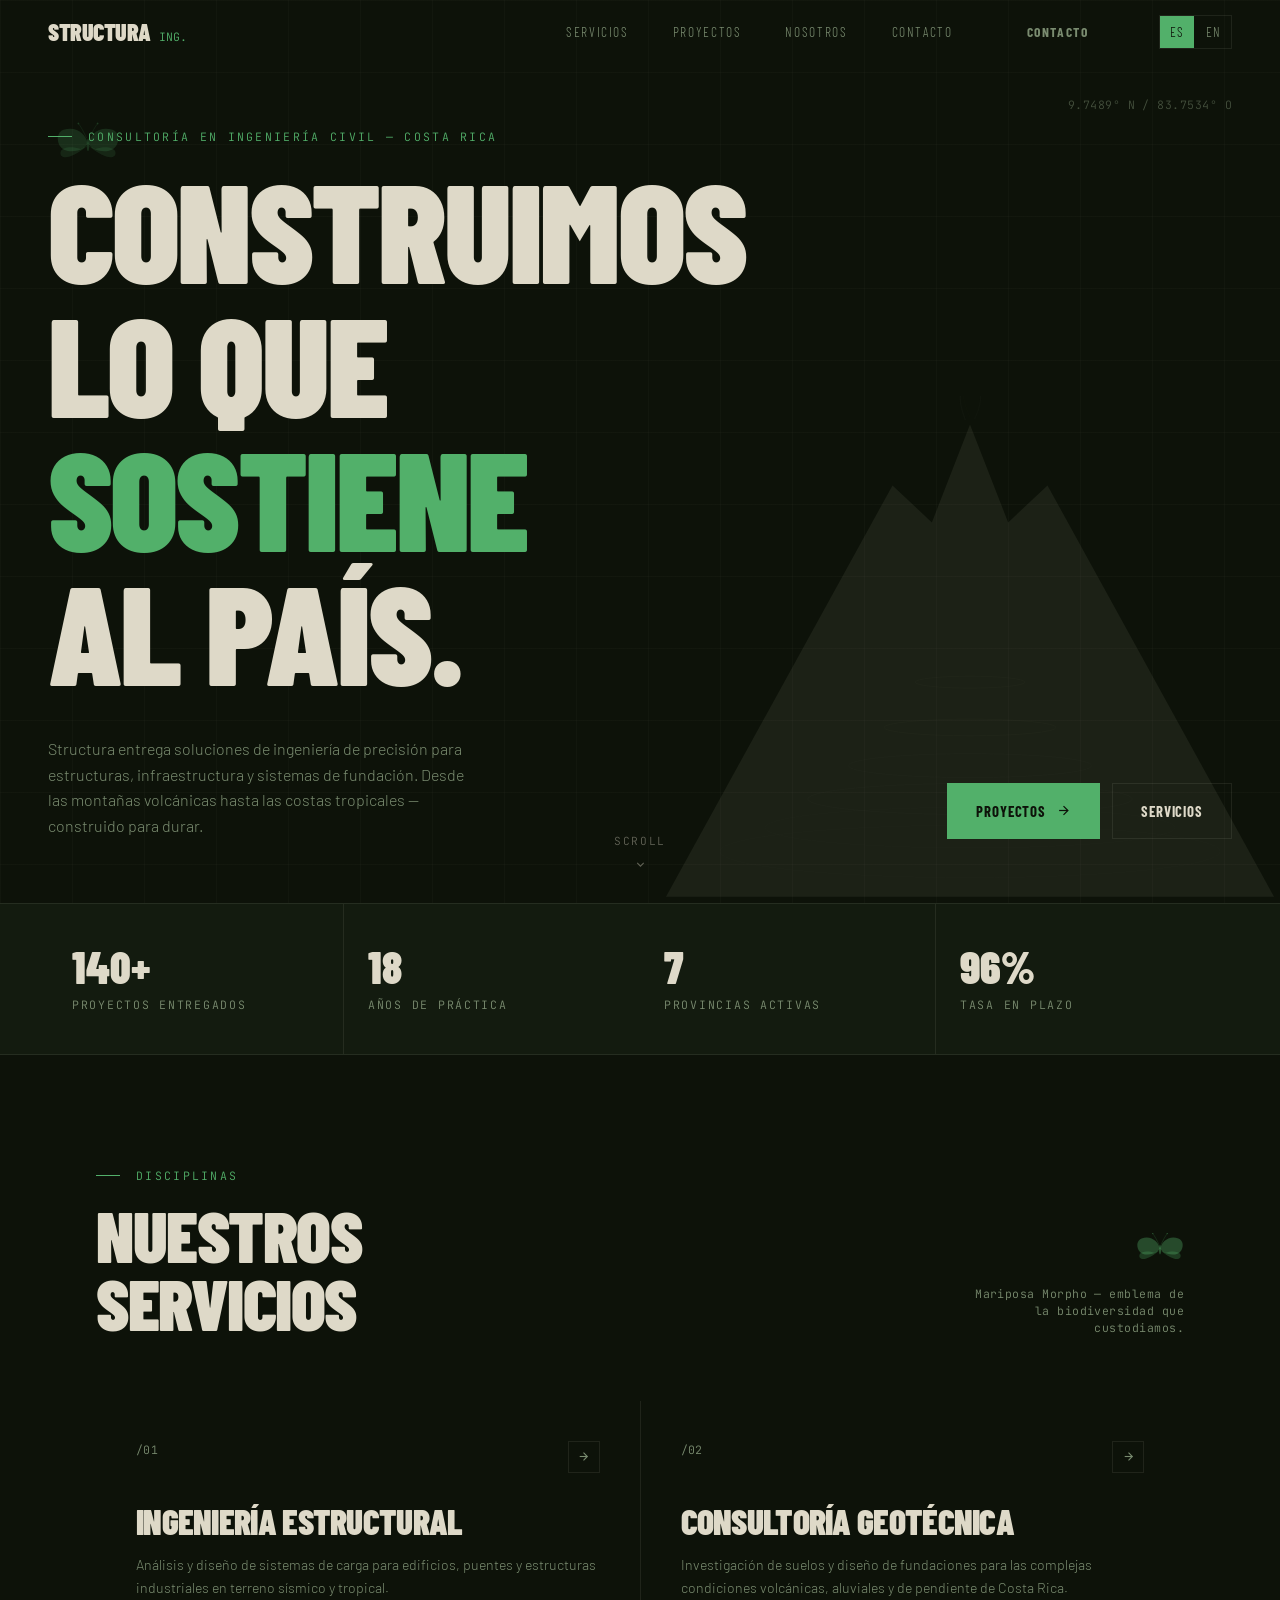
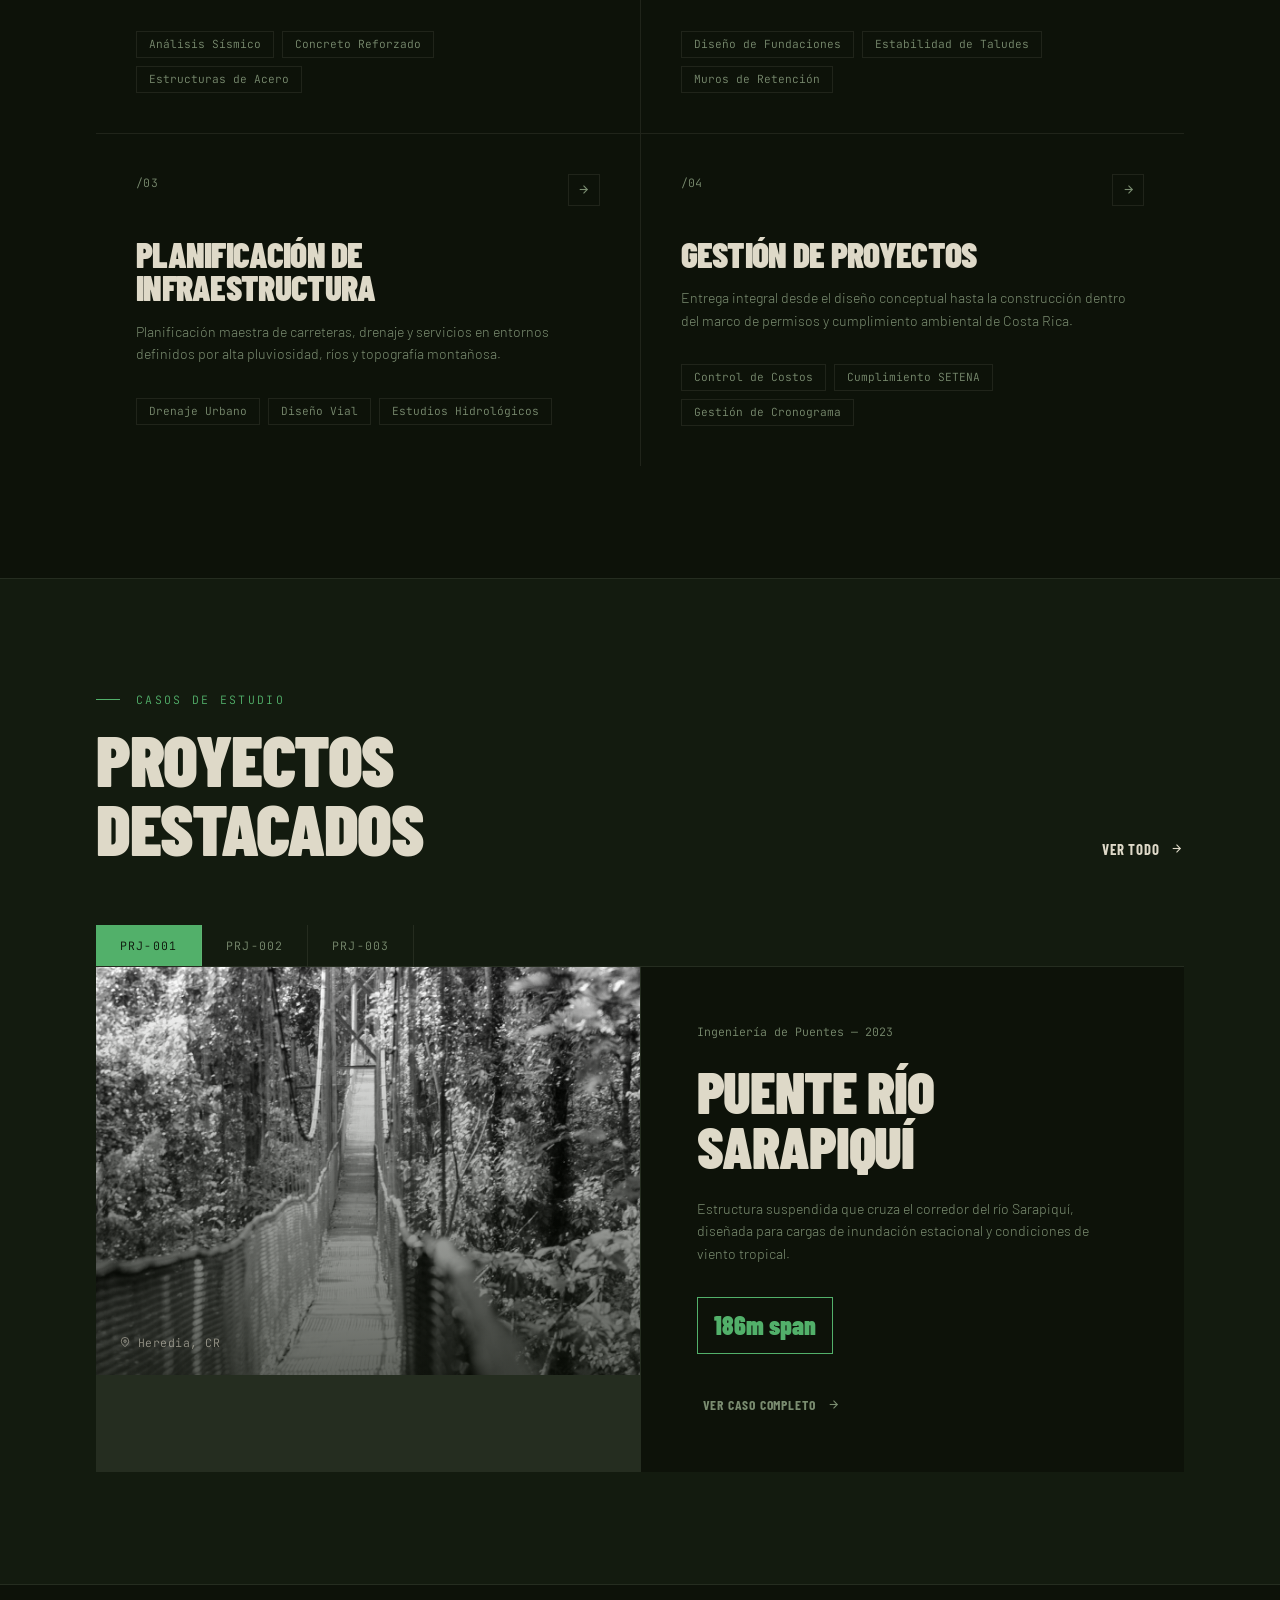
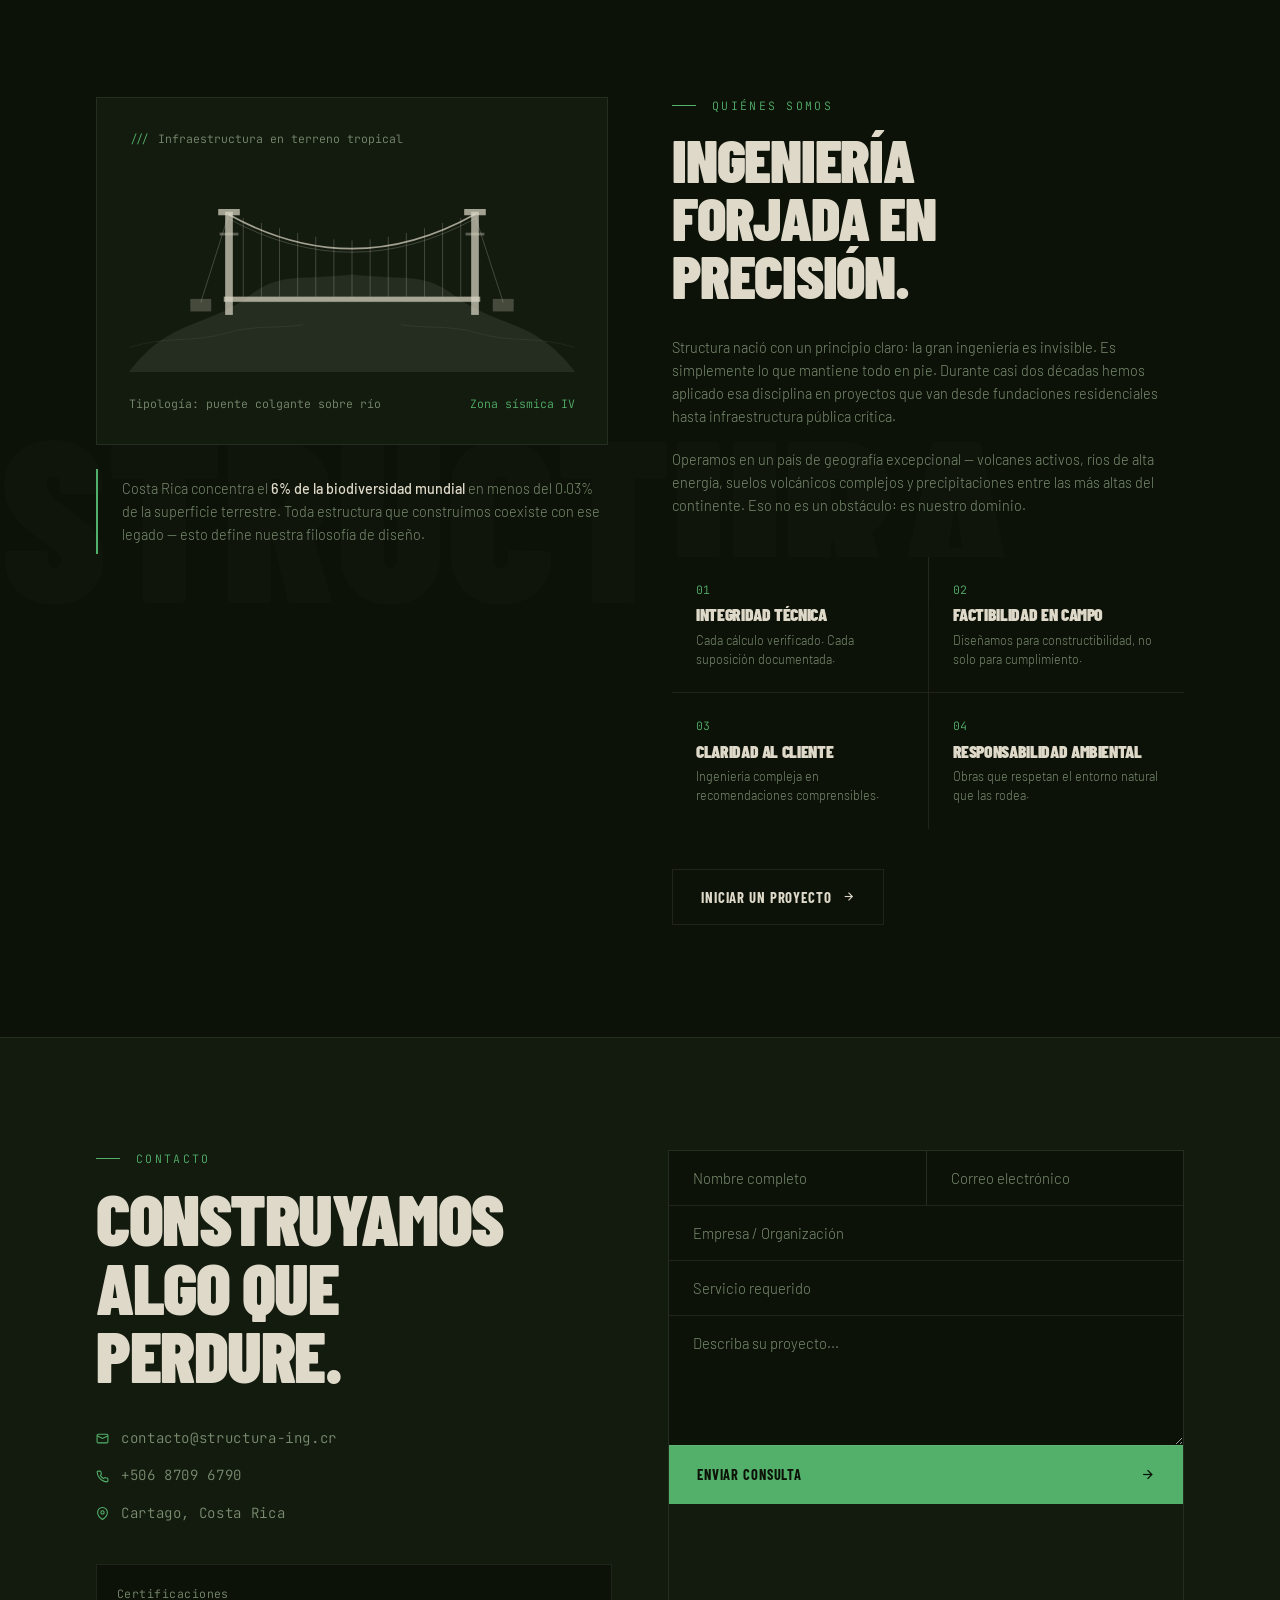
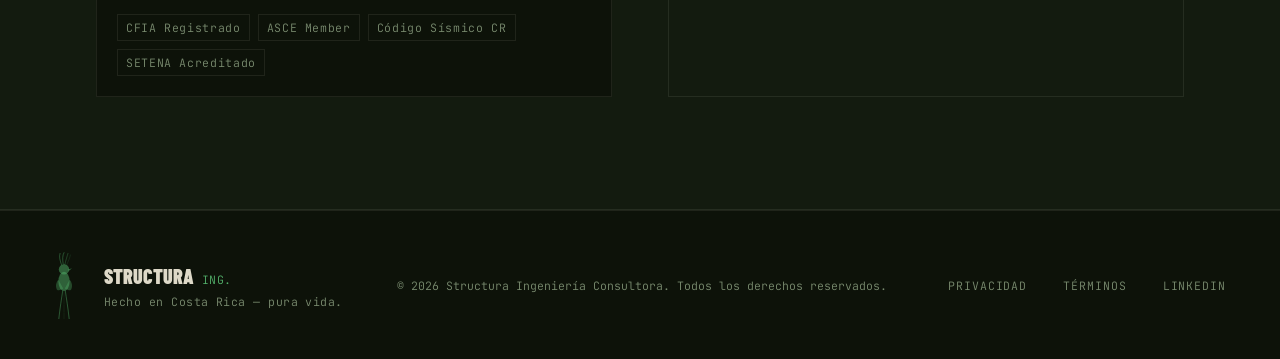
==== commit 02b806ad: "change address and phone" ====
--- a/index.html
+++ b/index.html
@@ -397,8 +397,8 @@
 
         <div class="contact-detail-list mono">
           <div><span class="accent"><svg width="13" height="13" viewBox="0 0 24 24" fill="none" stroke="currentColor" stroke-width="2"><rect x="2" y="4" width="20" height="16" rx="2"/><path d="m22 7-10 5L2 7"/></svg></span><span>contacto@structura-ing.cr</span></div>
-          <div><span class="accent"><svg width="13" height="13" viewBox="0 0 24 24" fill="none" stroke="currentColor" stroke-width="2"><path d="M22 16.92v3a2 2 0 0 1-2.18 2 19.79 19.79 0 0 1-8.63-3.07 19.5 19.5 0 0 1-6-6 19.79 19.79 0 0 1-3.07-8.67A2 2 0 0 1 4.11 2h3a2 2 0 0 1 2 1.72c.127.96.361 1.903.7 2.81a2 2 0 0 1-.45 2.11L8.09 9.91a16 16 0 0 0 6 6l1.27-1.27a2 2 0 0 1 2.11-.45c.907.339 1.85.573 2.81.7A2 2 0 0 1 22 16.92z"/></svg></span><span>+506 2200 0000</span></div>
-          <div><span class="accent"><svg width="13" height="13" viewBox="0 0 24 24" fill="none" stroke="currentColor" stroke-width="2"><path d="M21 10c0 7-9 13-9 13s-9-6-9-13a9 9 0 1 1 18 0z"/><circle cx="12" cy="10" r="3"/></svg></span><span>San José, Costa Rica</span></div>
+          <div><span class="accent"><svg width="13" height="13" viewBox="0 0 24 24" fill="none" stroke="currentColor" stroke-width="2"><path d="M22 16.92v3a2 2 0 0 1-2.18 2 19.79 19.79 0 0 1-8.63-3.07 19.5 19.5 0 0 1-6-6 19.79 19.79 0 0 1-3.07-8.67A2 2 0 0 1 4.11 2h3a2 2 0 0 1 2 1.72c.127.96.361 1.903.7 2.81a2 2 0 0 1-.45 2.11L8.09 9.91a16 16 0 0 0 6 6l1.27-1.27a2 2 0 0 1 2.11-.45c.907.339 1.85.573 2.81.7A2 2 0 0 1 22 16.92z"/></svg></span><span>+506 8709 6790</span></div>
+          <div><span class="accent"><svg width="13" height="13" viewBox="0 0 24 24" fill="none" stroke="currentColor" stroke-width="2"><path d="M21 10c0 7-9 13-9 13s-9-6-9-13a9 9 0 1 1 18 0z"/><circle cx="12" cy="10" r="3"/></svg></span><span>Cartago, Costa Rica</span></div>
         </div>
 
         <div class="cert-box">
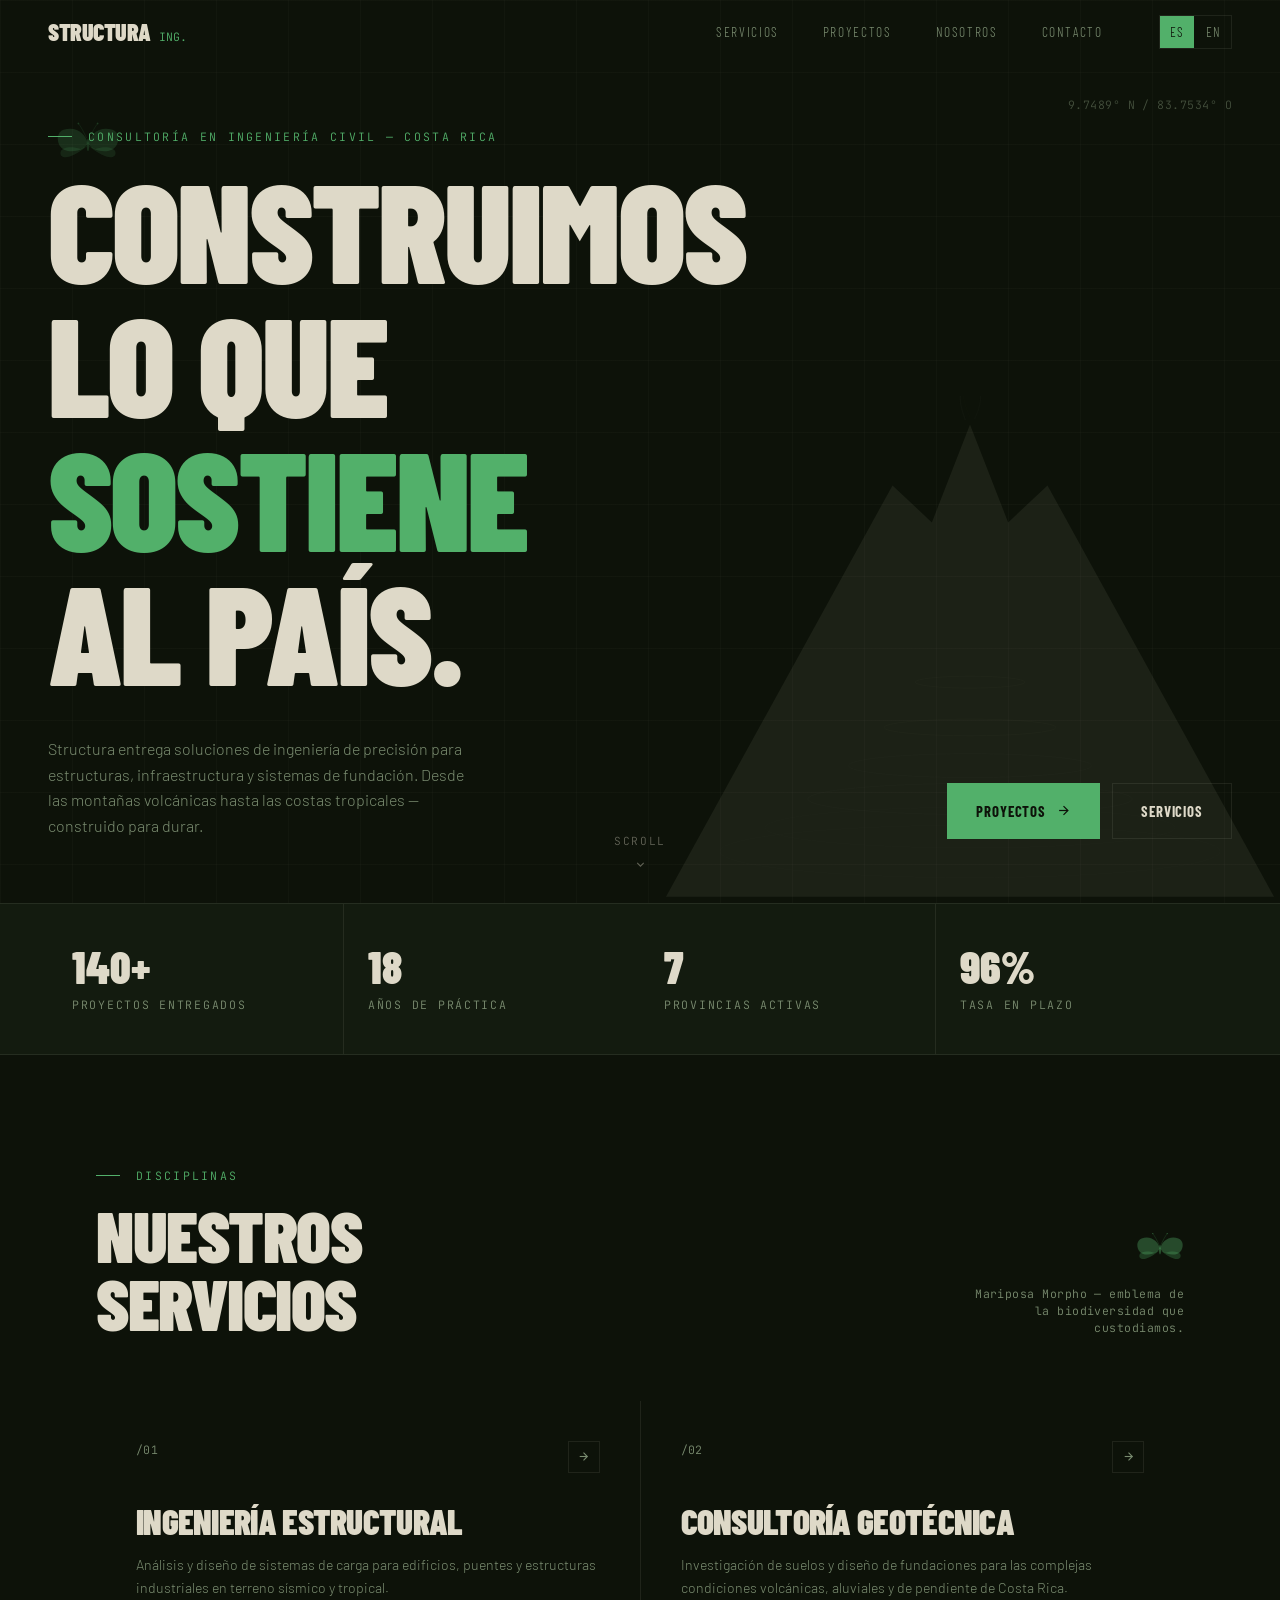
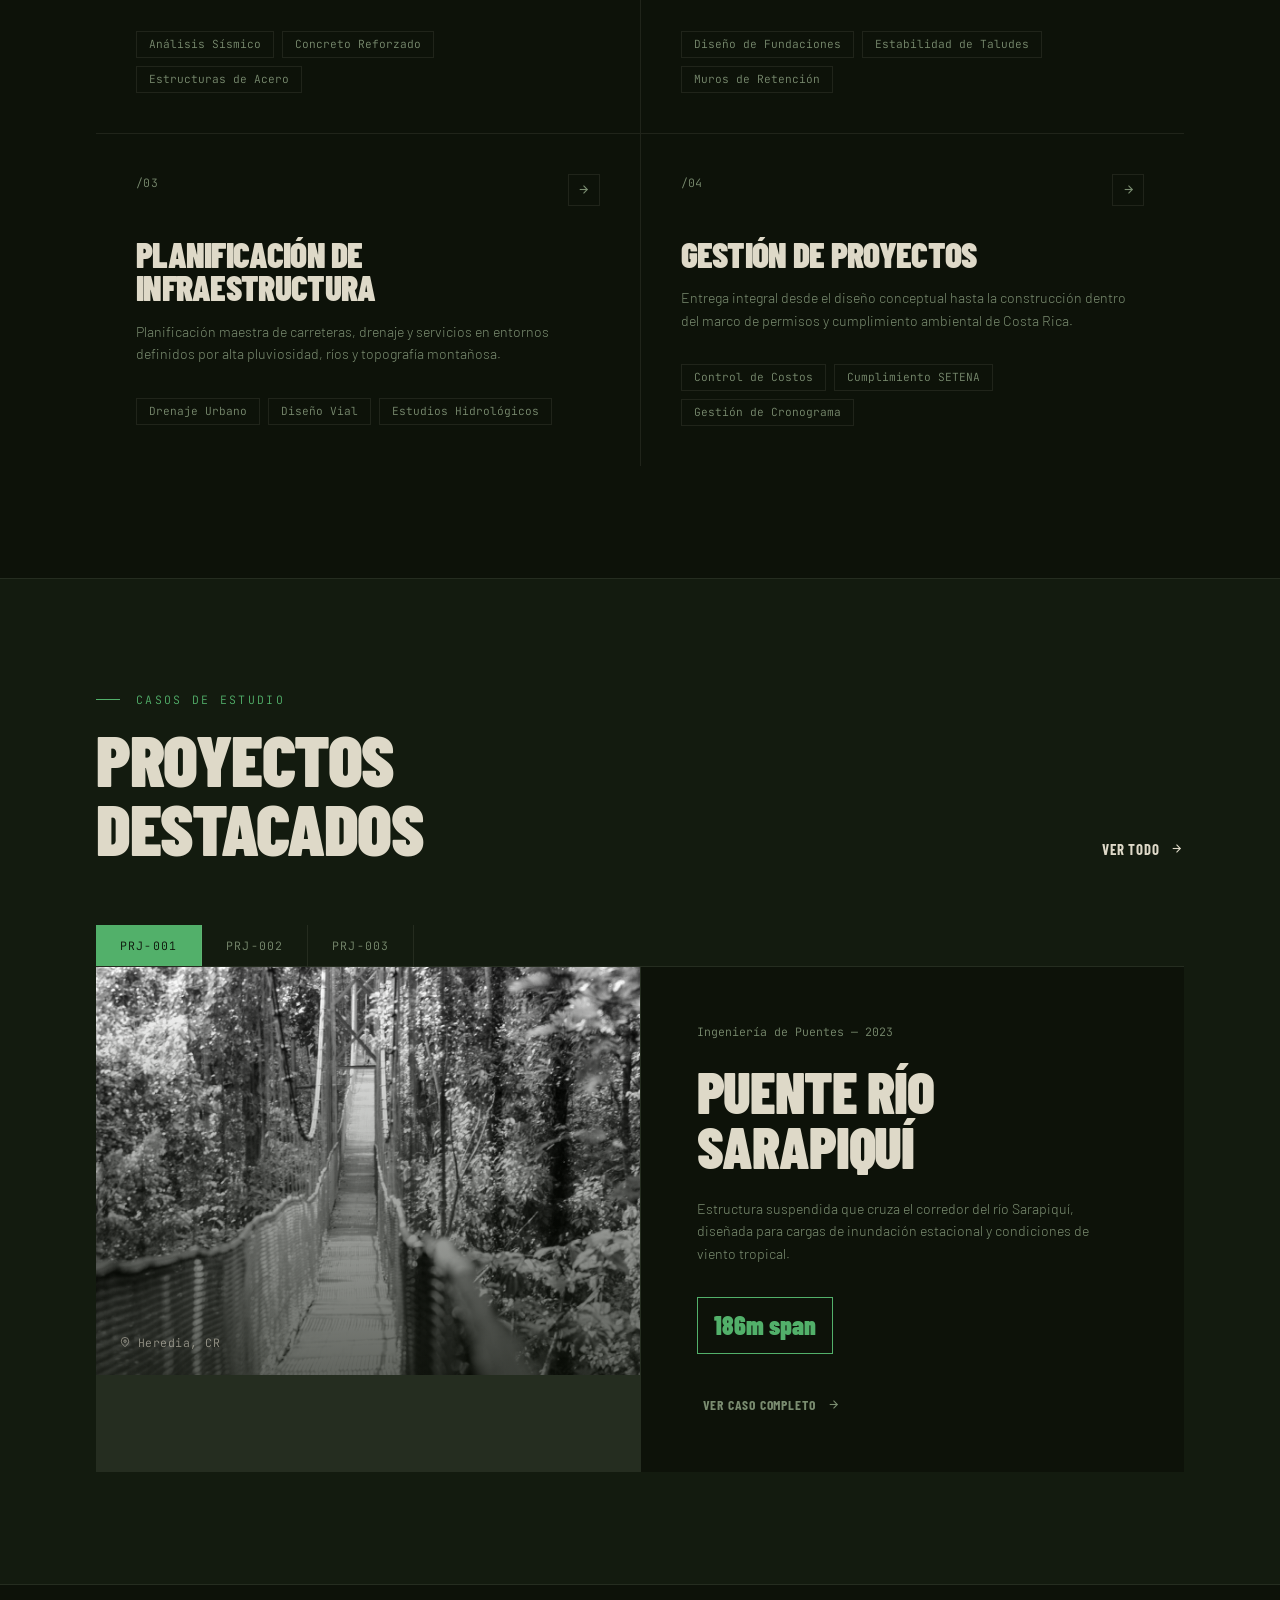
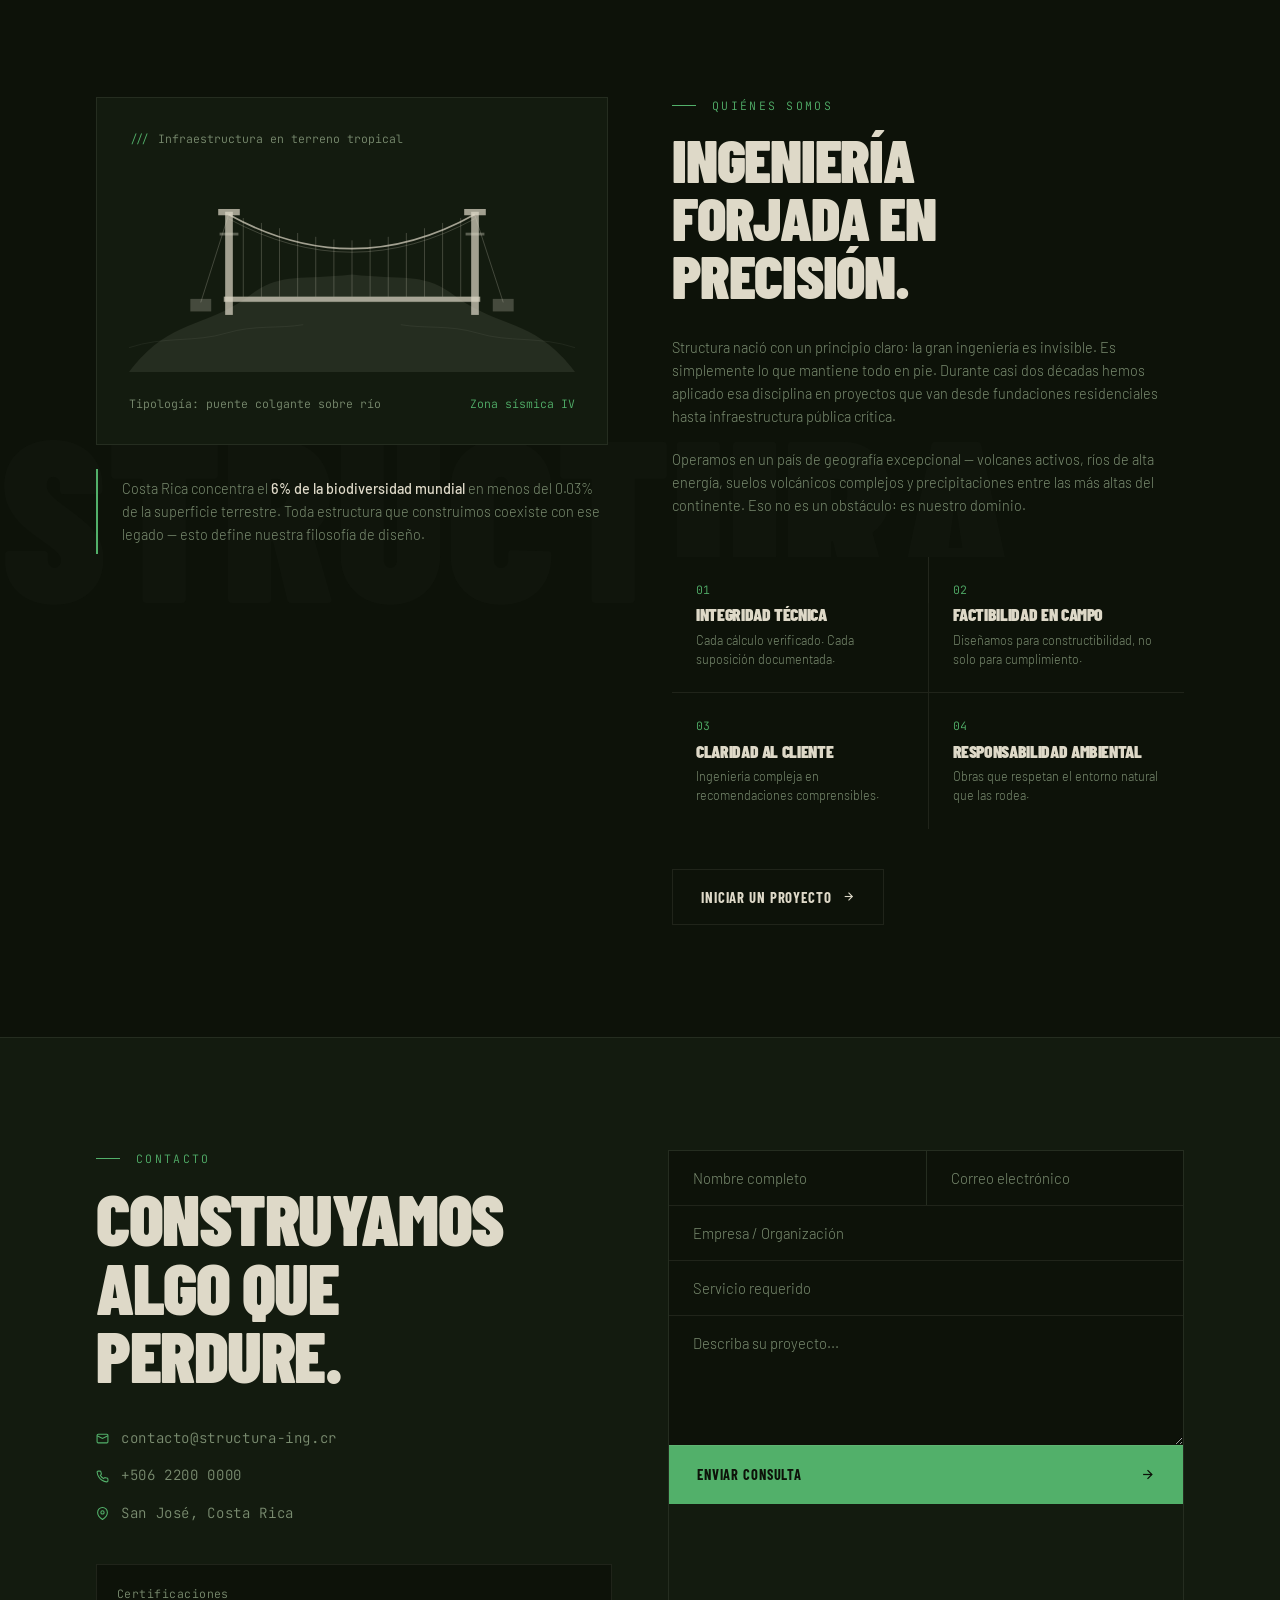
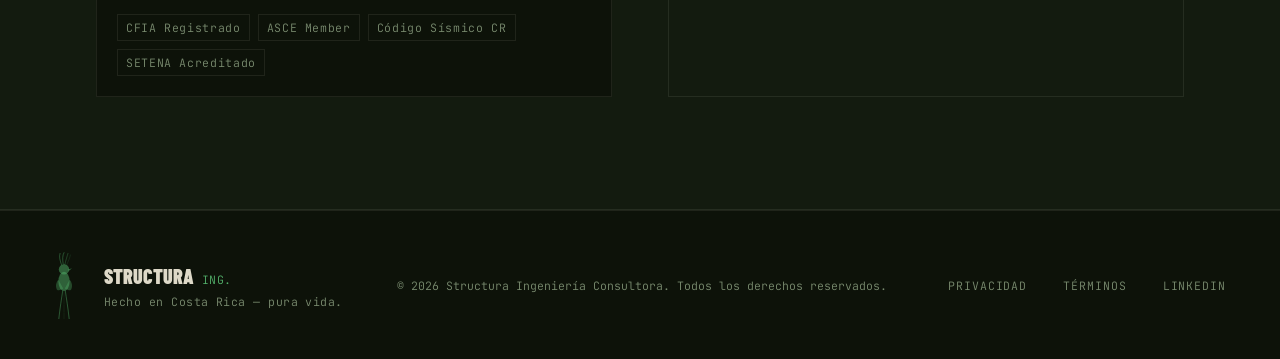
==== commit d41113f8: "refreshed values" ====
--- a/index.html
+++ b/index.html
@@ -22,7 +22,6 @@
       <button data-scroll-to="projects" data-i18n="nav_projects">Proyectos</button>
       <button data-scroll-to="about" data-i18n="nav_about">Nosotros</button>
       <button data-scroll-to="contact" data-i18n="nav_contact">Contacto</button>
-      <button class="nav-contact-btn" data-scroll-to="contact" data-i18n="nav_contact_btn">Contacto</button>
       <div class="lang-toggle">
         <button data-lang="es">ES</button>
         <button data-lang="en">EN</button>
@@ -397,8 +396,8 @@
 
         <div class="contact-detail-list mono">
           <div><span class="accent"><svg width="13" height="13" viewBox="0 0 24 24" fill="none" stroke="currentColor" stroke-width="2"><rect x="2" y="4" width="20" height="16" rx="2"/><path d="m22 7-10 5L2 7"/></svg></span><span>contacto@structura-ing.cr</span></div>
-          <div><span class="accent"><svg width="13" height="13" viewBox="0 0 24 24" fill="none" stroke="currentColor" stroke-width="2"><path d="M22 16.92v3a2 2 0 0 1-2.18 2 19.79 19.79 0 0 1-8.63-3.07 19.5 19.5 0 0 1-6-6 19.79 19.79 0 0 1-3.07-8.67A2 2 0 0 1 4.11 2h3a2 2 0 0 1 2 1.72c.127.96.361 1.903.7 2.81a2 2 0 0 1-.45 2.11L8.09 9.91a16 16 0 0 0 6 6l1.27-1.27a2 2 0 0 1 2.11-.45c.907.339 1.85.573 2.81.7A2 2 0 0 1 22 16.92z"/></svg></span><span>+506 8709 6790</span></div>
-          <div><span class="accent"><svg width="13" height="13" viewBox="0 0 24 24" fill="none" stroke="currentColor" stroke-width="2"><path d="M21 10c0 7-9 13-9 13s-9-6-9-13a9 9 0 1 1 18 0z"/><circle cx="12" cy="10" r="3"/></svg></span><span>Cartago, Costa Rica</span></div>
+          <div><span class="accent"><svg width="13" height="13" viewBox="0 0 24 24" fill="none" stroke="currentColor" stroke-width="2"><path d="M22 16.92v3a2 2 0 0 1-2.18 2 19.79 19.79 0 0 1-8.63-3.07 19.5 19.5 0 0 1-6-6 19.79 19.79 0 0 1-3.07-8.67A2 2 0 0 1 4.11 2h3a2 2 0 0 1 2 1.72c.127.96.361 1.903.7 2.81a2 2 0 0 1-.45 2.11L8.09 9.91a16 16 0 0 0 6 6l1.27-1.27a2 2 0 0 1 2.11-.45c.907.339 1.85.573 2.81.7A2 2 0 0 1 22 16.92z"/></svg></span><span>+506 2200 0000</span></div>
+          <div><span class="accent"><svg width="13" height="13" viewBox="0 0 24 24" fill="none" stroke="currentColor" stroke-width="2"><path d="M21 10c0 7-9 13-9 13s-9-6-9-13a9 9 0 1 1 18 0z"/><circle cx="12" cy="10" r="3"/></svg></span><span>San José, Costa Rica</span></div>
         </div>
 
         <div class="cert-box">
--- a/css/style.css
+++ b/css/style.css
@@ -184,21 +184,6 @@
   transition: color 0.3s;
 }
 .nav-links button:hover { color: var(--foreground); }
-
-.nav-contact-btn {
-  margin-left: 16px;
-  padding: 8px 20px;
-  background: var(--accent);
-  color: var(--accent-foreground);
-  border: none;
-  font-family: var(--font-display);
-  font-weight: 700;
-  font-size: 0.85rem;
-  text-transform: uppercase;
-  letter-spacing: 0.06em;
-  transition: background 0.3s;
-}
-.nav-contact-btn:hover { background: rgba(82,176,106,0.85); }
 
 .lang-toggle {
   display: flex;
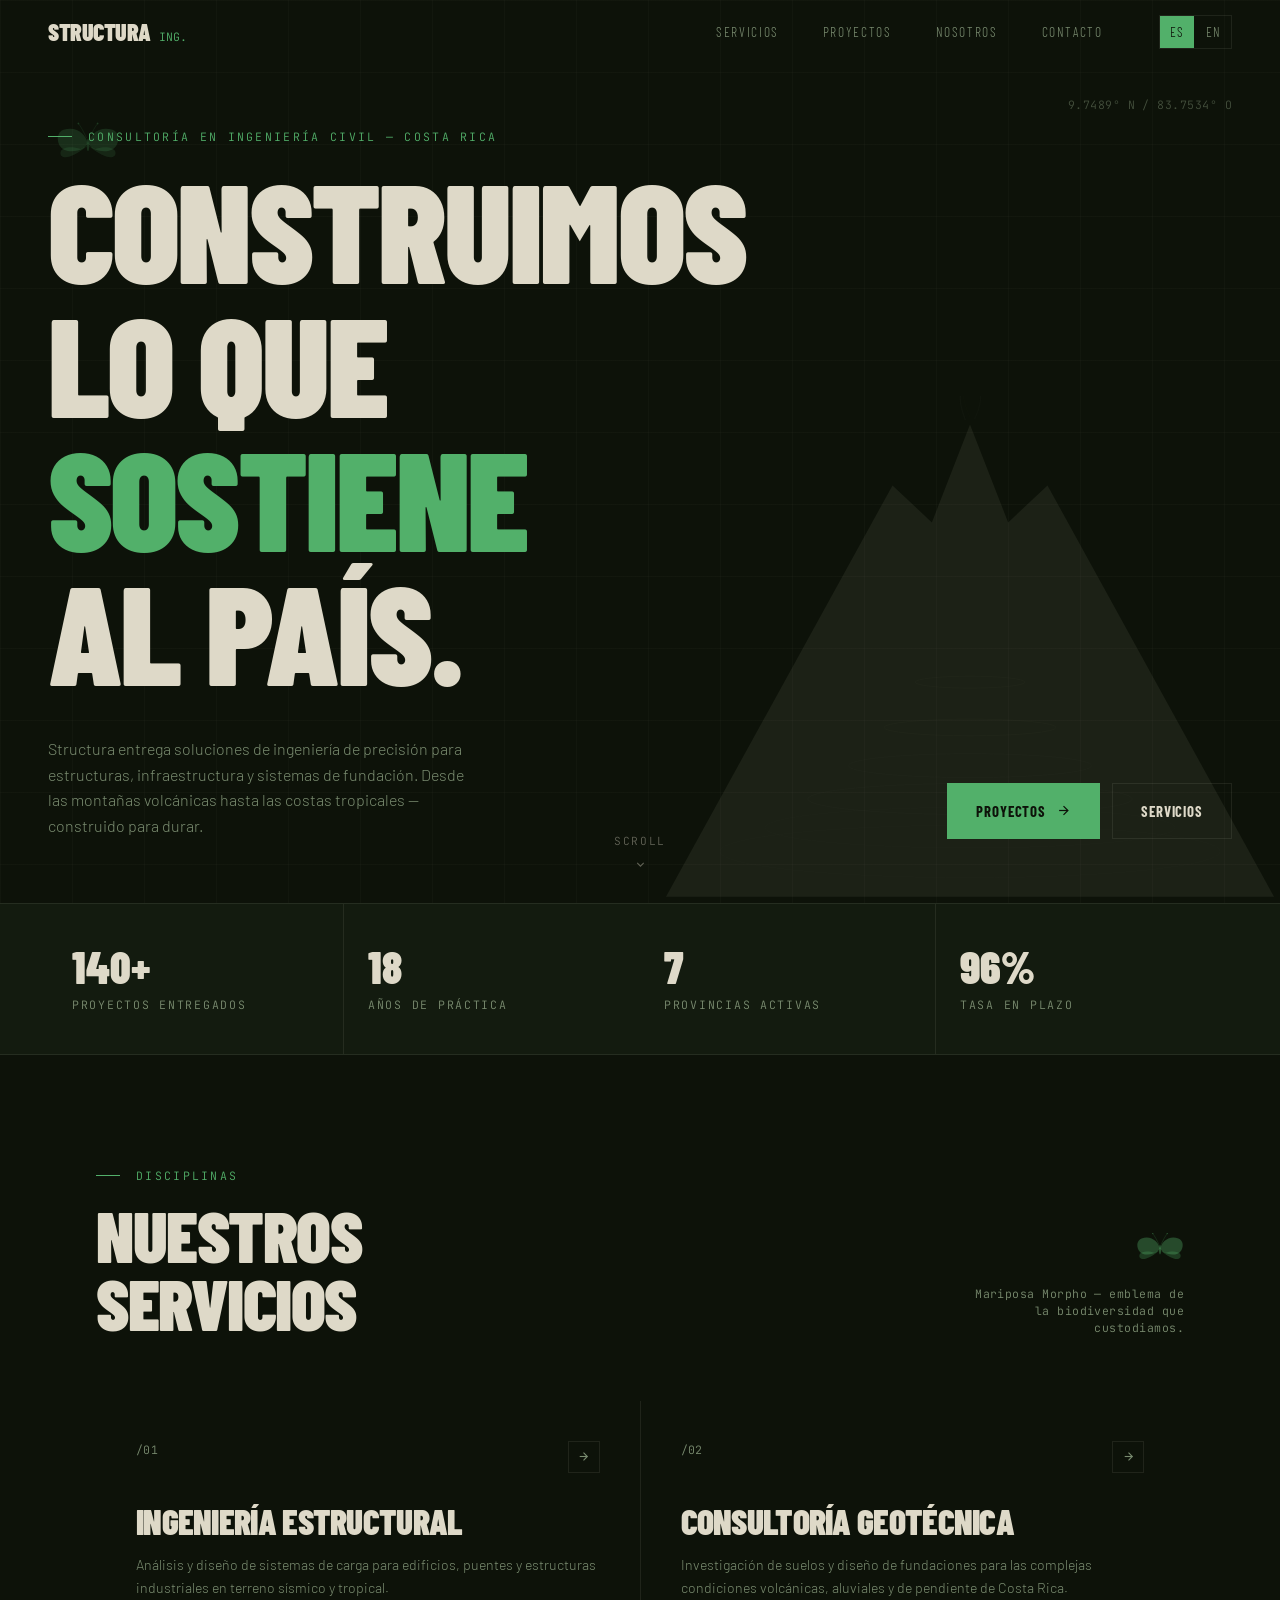
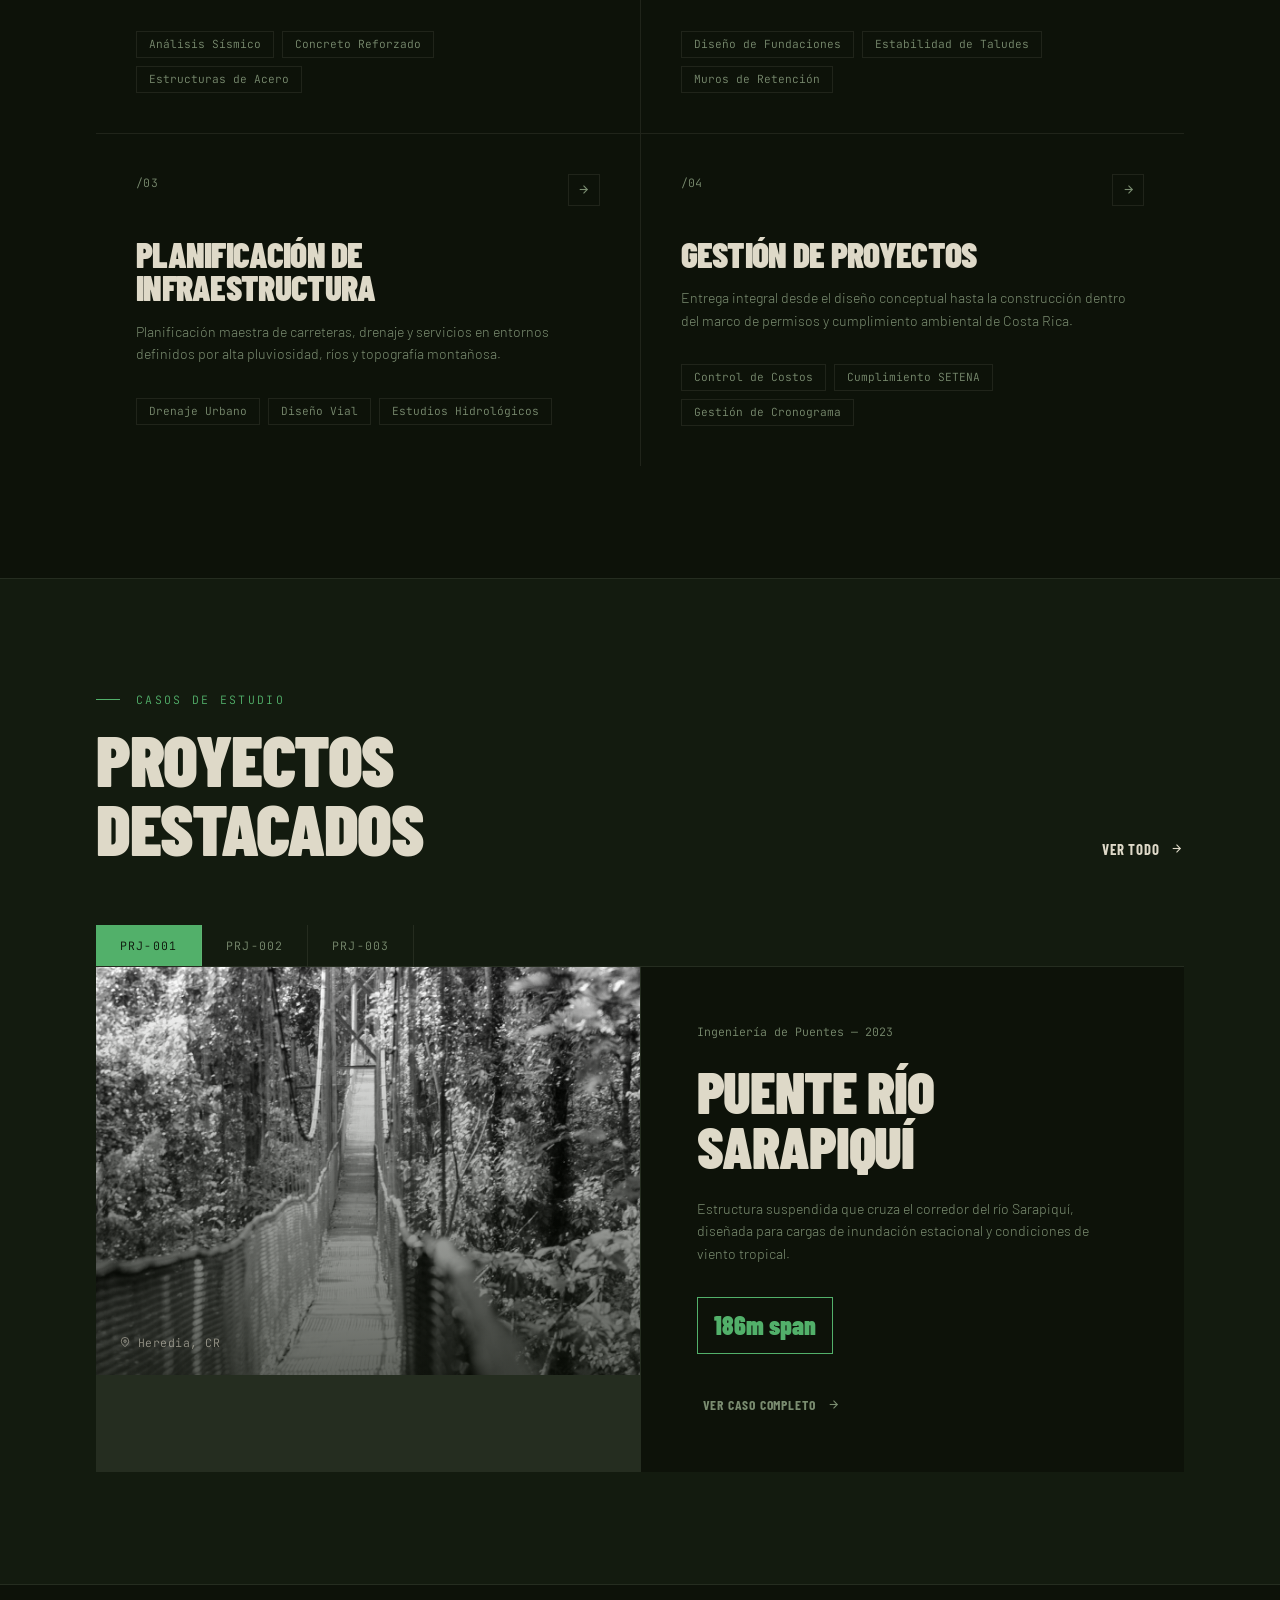
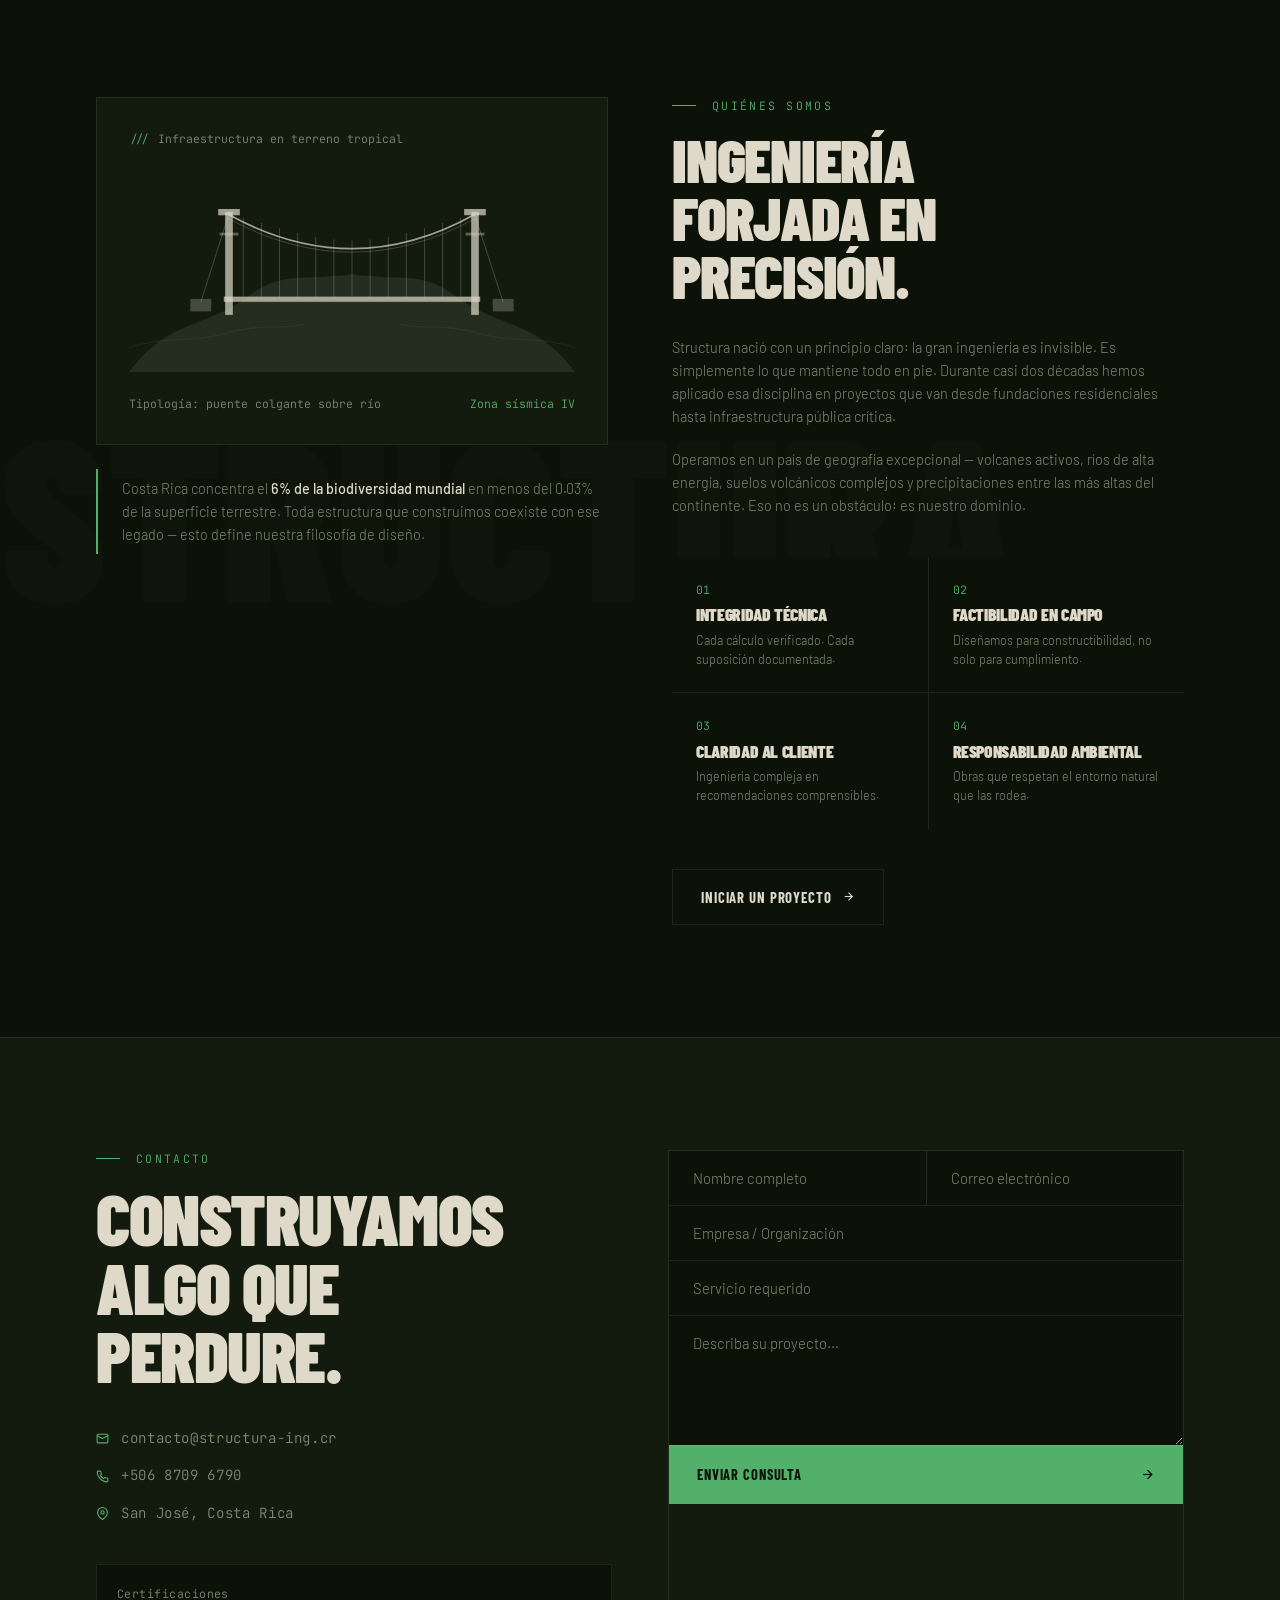
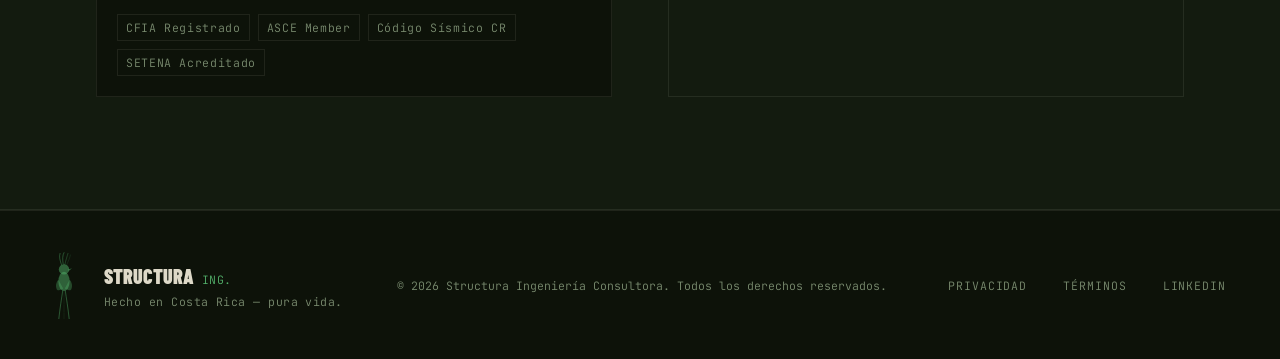
==== commit ca845511: "cambio de linea y ubi" ====
--- a/index.html
+++ b/index.html
@@ -264,7 +264,7 @@
           <img src="images/project2.jpg" alt="Viaducto Braulio Carrillo">
           <div class="project-location mono">
             <svg width="10" height="10" viewBox="0 0 24 24" fill="none" stroke="currentColor" stroke-width="2" style="display:inline;vertical-align:-1px;margin-right:4px;"><path d="M21 10c0 7-9 13-9 13s-9-6-9-13a9 9 0 1 1 18 0z"/><circle cx="12" cy="10" r="3"/></svg>
-            San José, CR
+            Cartago, CR
           </div>
         </div>
         <div class="project-info">
@@ -396,7 +396,7 @@
 
         <div class="contact-detail-list mono">
           <div><span class="accent"><svg width="13" height="13" viewBox="0 0 24 24" fill="none" stroke="currentColor" stroke-width="2"><rect x="2" y="4" width="20" height="16" rx="2"/><path d="m22 7-10 5L2 7"/></svg></span><span>contacto@structura-ing.cr</span></div>
-          <div><span class="accent"><svg width="13" height="13" viewBox="0 0 24 24" fill="none" stroke="currentColor" stroke-width="2"><path d="M22 16.92v3a2 2 0 0 1-2.18 2 19.79 19.79 0 0 1-8.63-3.07 19.5 19.5 0 0 1-6-6 19.79 19.79 0 0 1-3.07-8.67A2 2 0 0 1 4.11 2h3a2 2 0 0 1 2 1.72c.127.96.361 1.903.7 2.81a2 2 0 0 1-.45 2.11L8.09 9.91a16 16 0 0 0 6 6l1.27-1.27a2 2 0 0 1 2.11-.45c.907.339 1.85.573 2.81.7A2 2 0 0 1 22 16.92z"/></svg></span><span>+506 2200 0000</span></div>
+          <div><span class="accent"><svg width="13" height="13" viewBox="0 0 24 24" fill="none" stroke="currentColor" stroke-width="2"><path d="M22 16.92v3a2 2 0 0 1-2.18 2 19.79 19.79 0 0 1-8.63-3.07 19.5 19.5 0 0 1-6-6 19.79 19.79 0 0 1-3.07-8.67A2 2 0 0 1 4.11 2h3a2 2 0 0 1 2 1.72c.127.96.361 1.903.7 2.81a2 2 0 0 1-.45 2.11L8.09 9.91a16 16 0 0 0 6 6l1.27-1.27a2 2 0 0 1 2.11-.45c.907.339 1.85.573 2.81.7A2 2 0 0 1 22 16.92z"/></svg></span><span>+506 8709 6790</span></div>
           <div><span class="accent"><svg width="13" height="13" viewBox="0 0 24 24" fill="none" stroke="currentColor" stroke-width="2"><path d="M21 10c0 7-9 13-9 13s-9-6-9-13a9 9 0 1 1 18 0z"/><circle cx="12" cy="10" r="3"/></svg></span><span>San José, Costa Rica</span></div>
         </div>
 
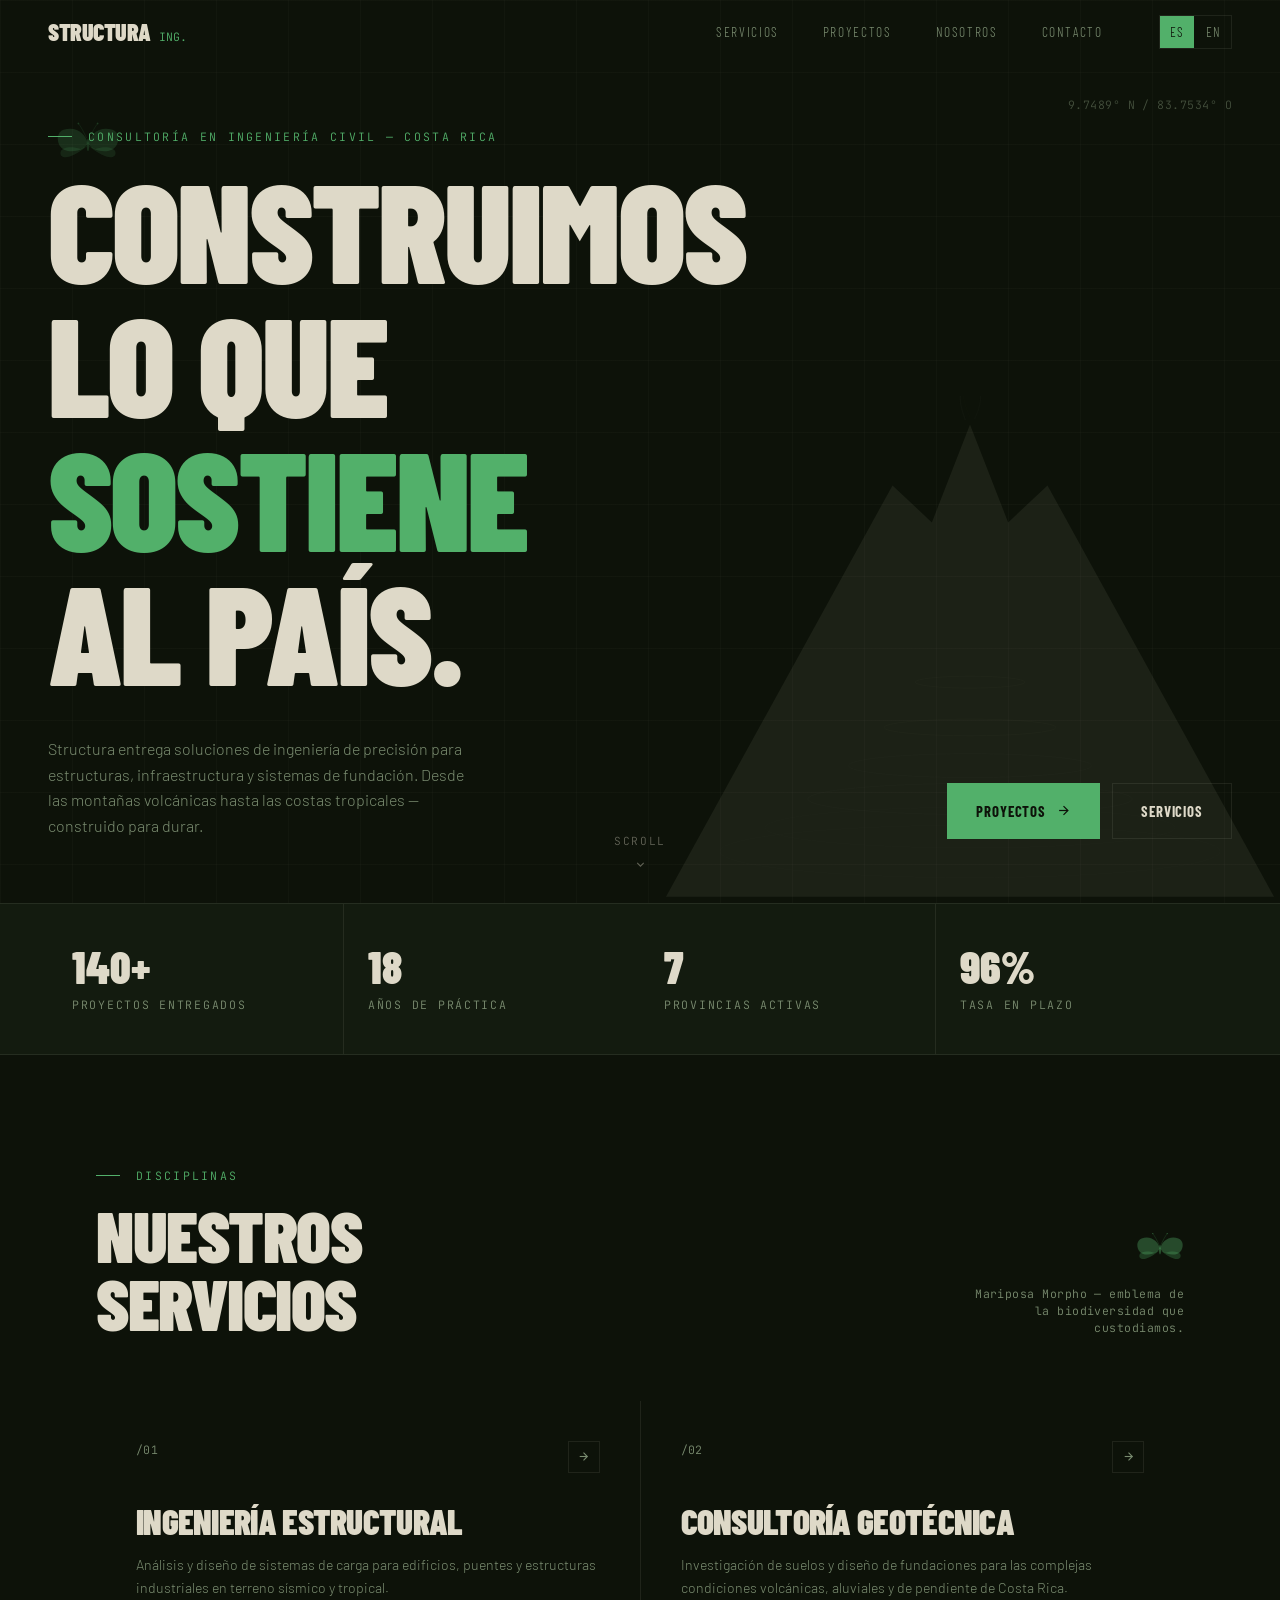
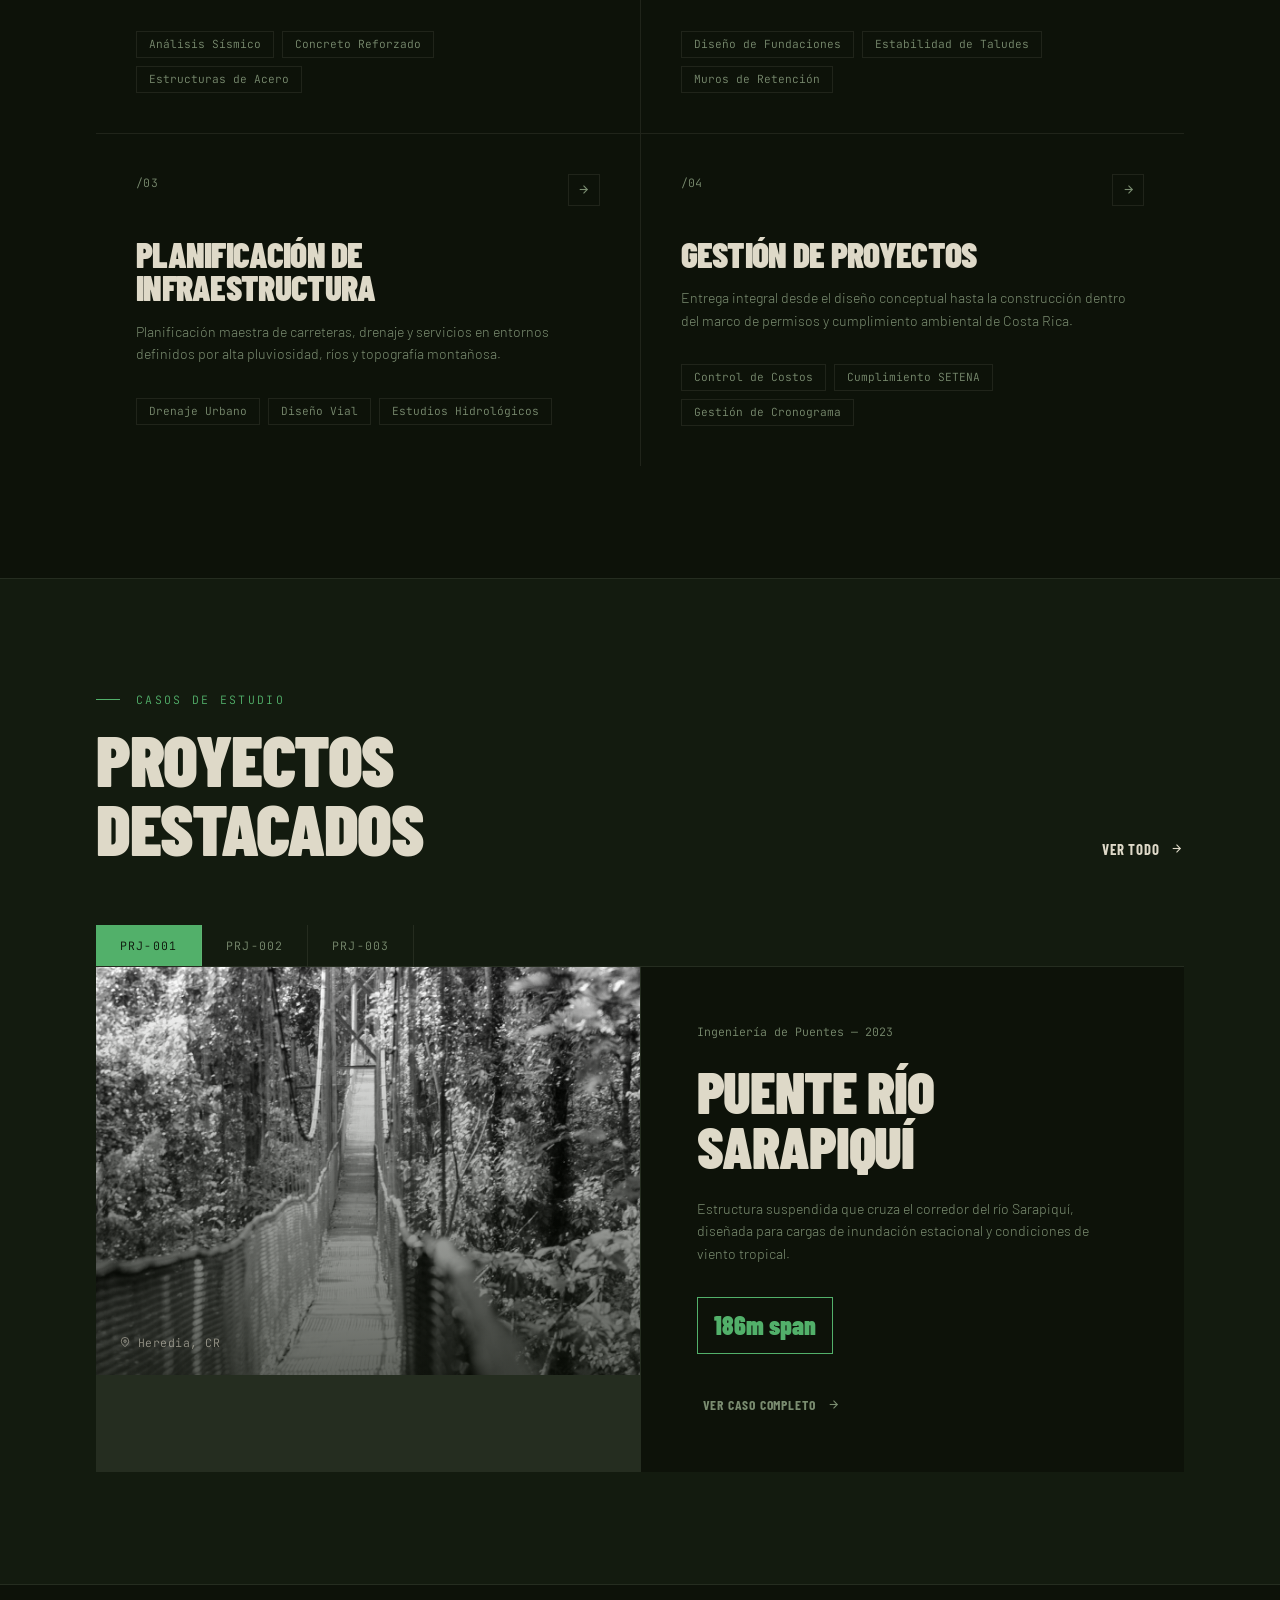
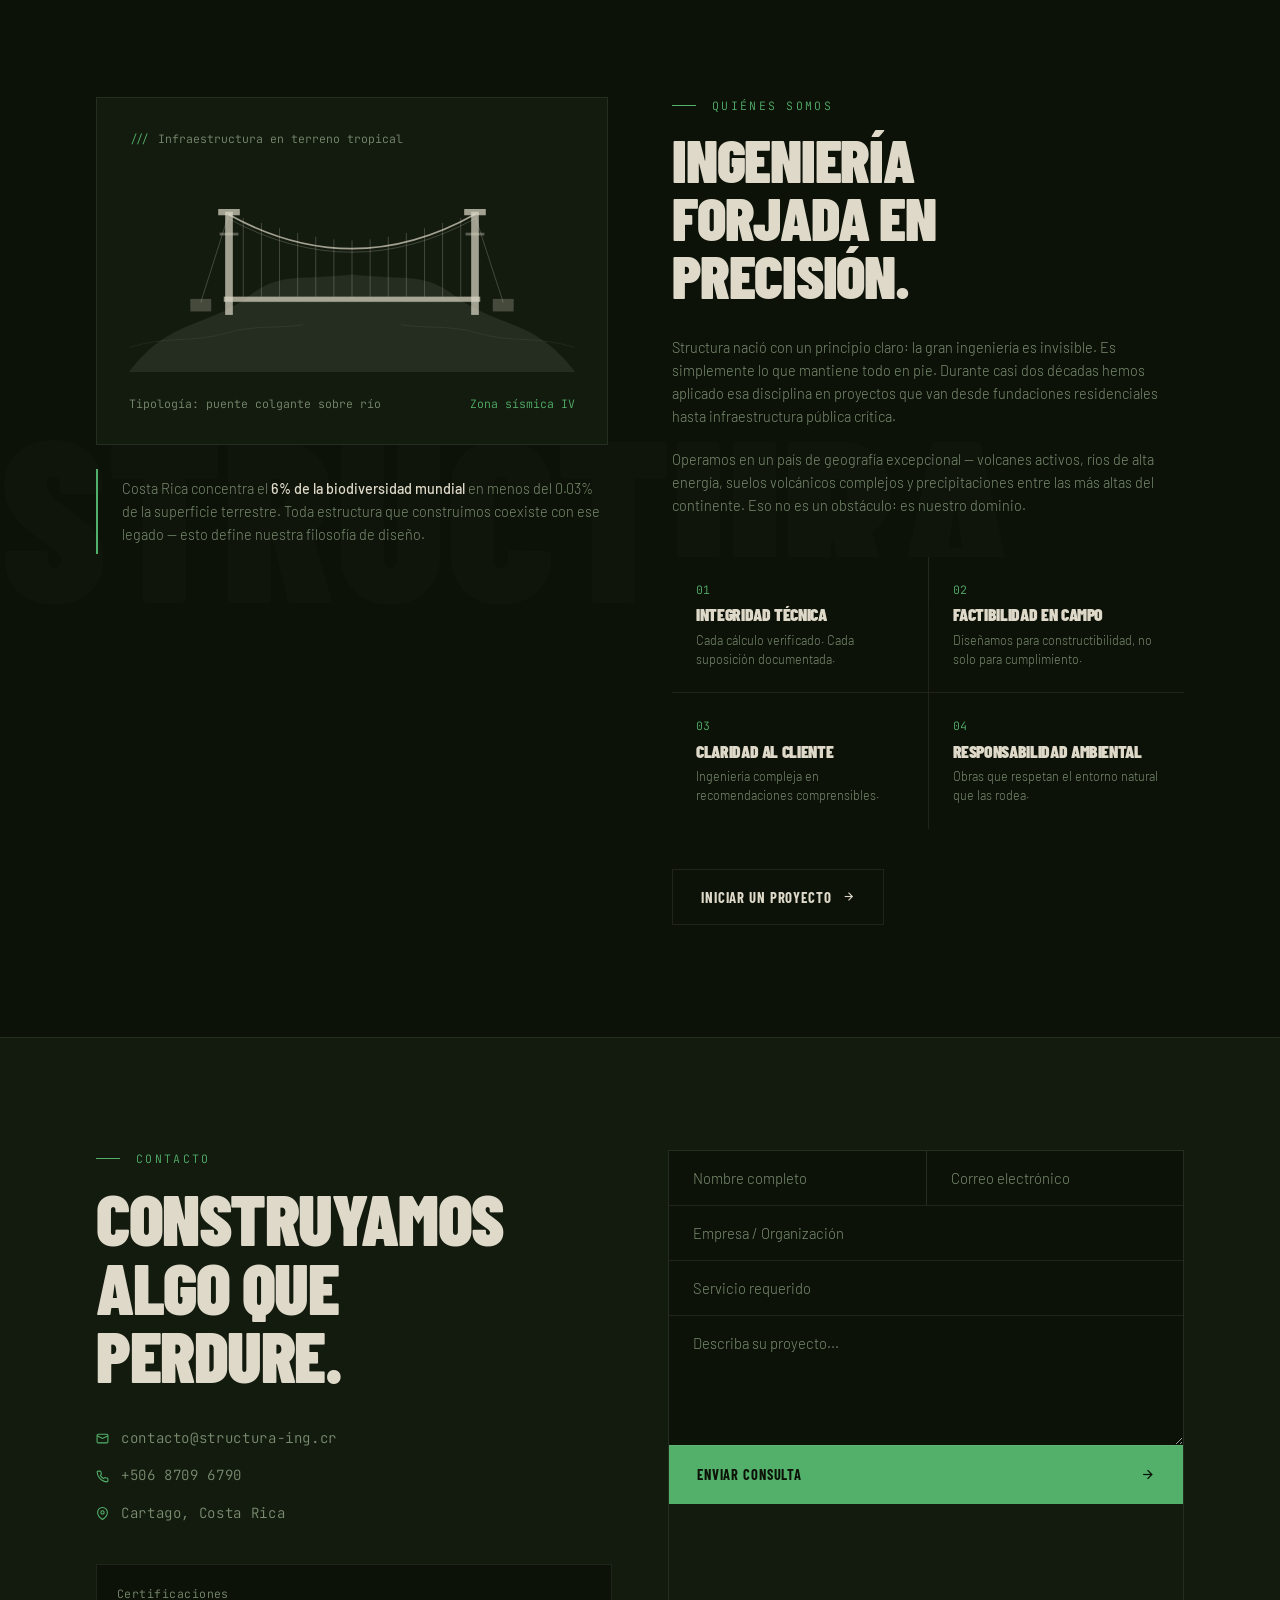
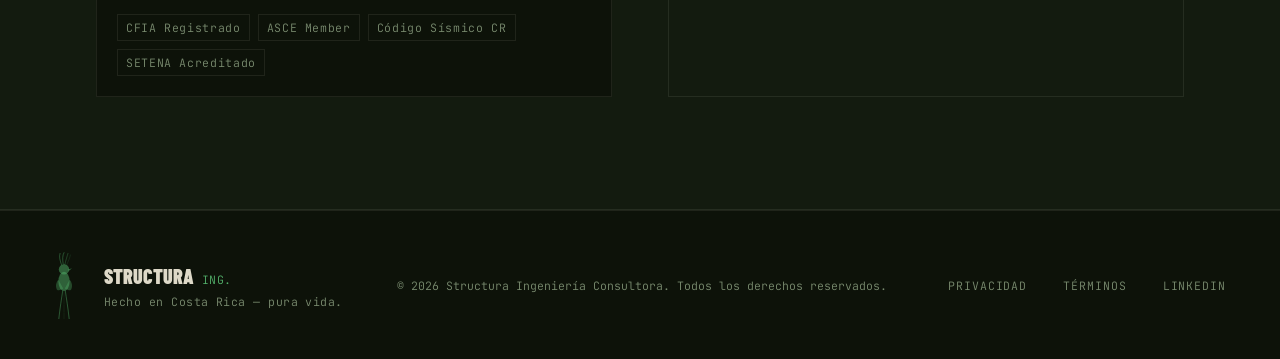
==== commit 50f9035c: "address" ====
--- a/index.html
+++ b/index.html
@@ -397,7 +397,7 @@
         <div class="contact-detail-list mono">
           <div><span class="accent"><svg width="13" height="13" viewBox="0 0 24 24" fill="none" stroke="currentColor" stroke-width="2"><rect x="2" y="4" width="20" height="16" rx="2"/><path d="m22 7-10 5L2 7"/></svg></span><span>contacto@structura-ing.cr</span></div>
           <div><span class="accent"><svg width="13" height="13" viewBox="0 0 24 24" fill="none" stroke="currentColor" stroke-width="2"><path d="M22 16.92v3a2 2 0 0 1-2.18 2 19.79 19.79 0 0 1-8.63-3.07 19.5 19.5 0 0 1-6-6 19.79 19.79 0 0 1-3.07-8.67A2 2 0 0 1 4.11 2h3a2 2 0 0 1 2 1.72c.127.96.361 1.903.7 2.81a2 2 0 0 1-.45 2.11L8.09 9.91a16 16 0 0 0 6 6l1.27-1.27a2 2 0 0 1 2.11-.45c.907.339 1.85.573 2.81.7A2 2 0 0 1 22 16.92z"/></svg></span><span>+506 8709 6790</span></div>
-          <div><span class="accent"><svg width="13" height="13" viewBox="0 0 24 24" fill="none" stroke="currentColor" stroke-width="2"><path d="M21 10c0 7-9 13-9 13s-9-6-9-13a9 9 0 1 1 18 0z"/><circle cx="12" cy="10" r="3"/></svg></span><span>San José, Costa Rica</span></div>
+          <div><span class="accent"><svg width="13" height="13" viewBox="0 0 24 24" fill="none" stroke="currentColor" stroke-width="2"><path d="M21 10c0 7-9 13-9 13s-9-6-9-13a9 9 0 1 1 18 0z"/><circle cx="12" cy="10" r="3"/></svg></span><span>Cartago, Costa Rica</span></div>
         </div>
 
         <div class="cert-box">
